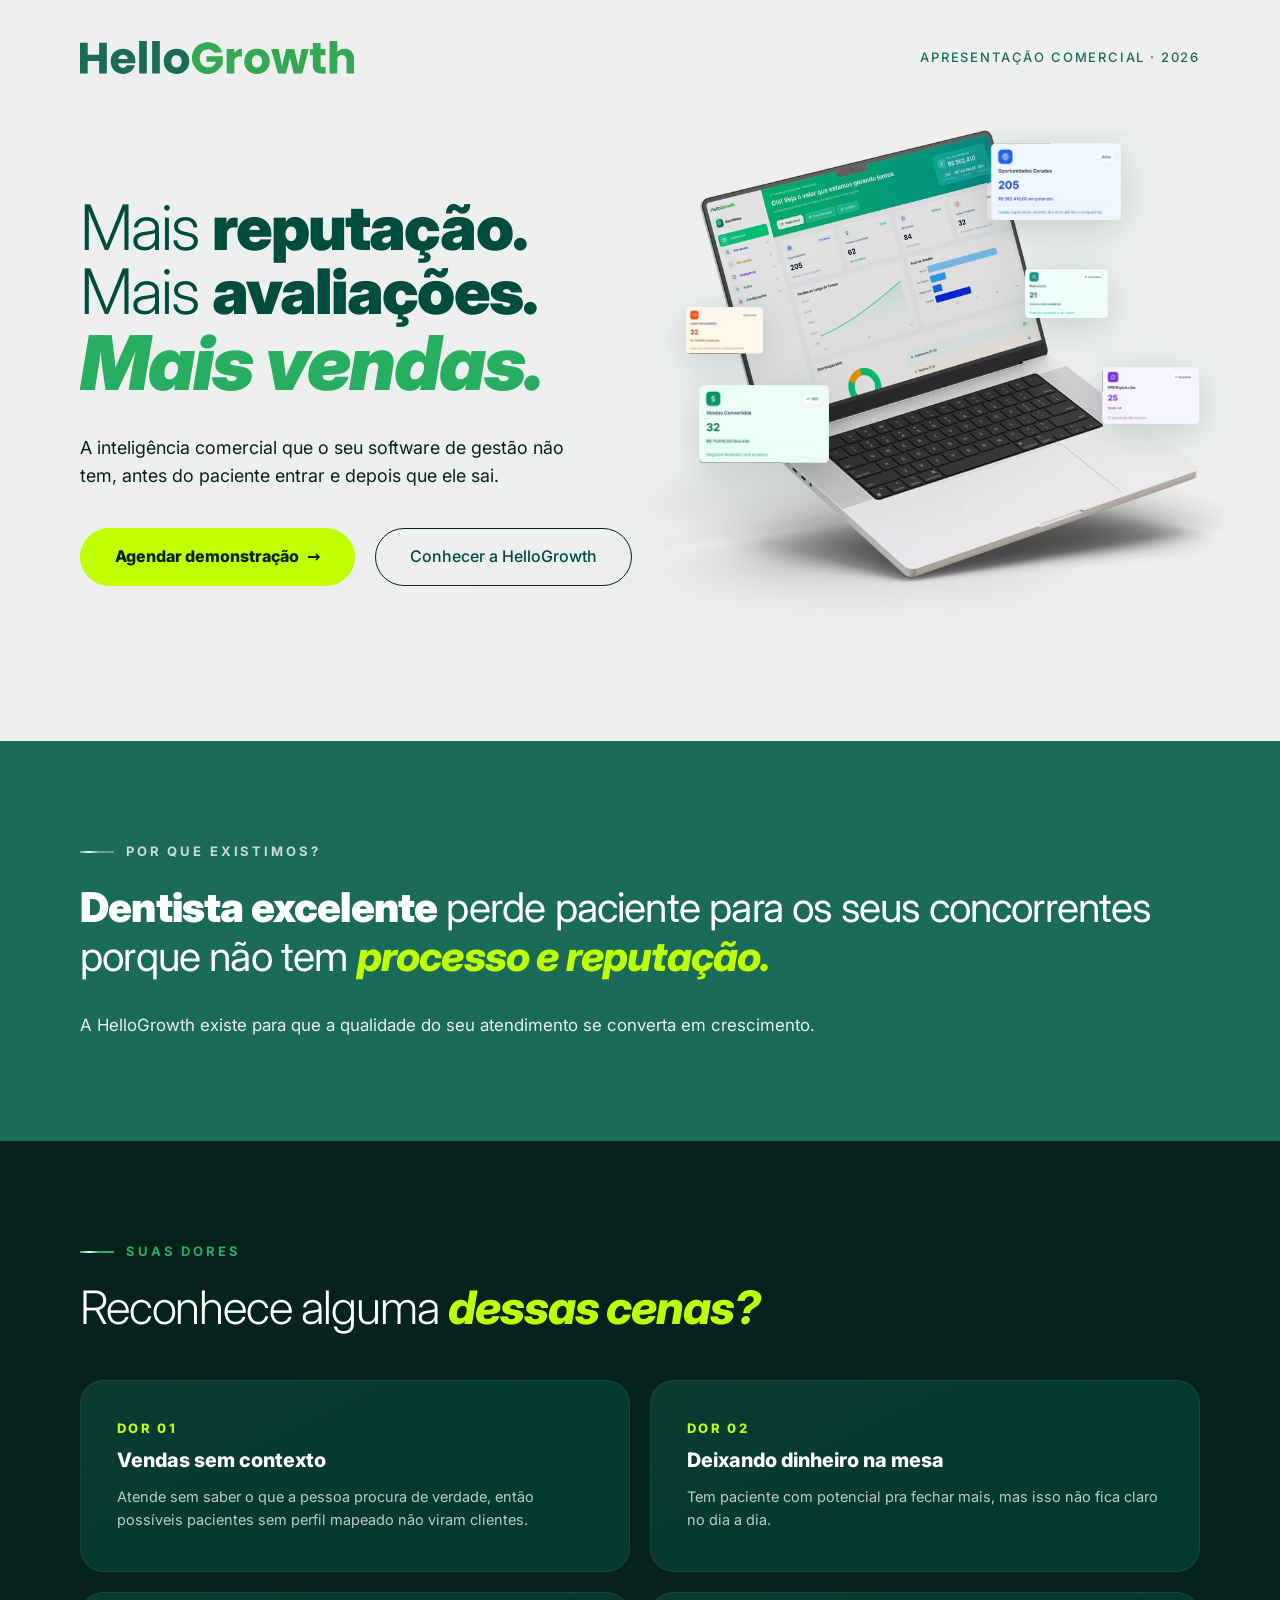
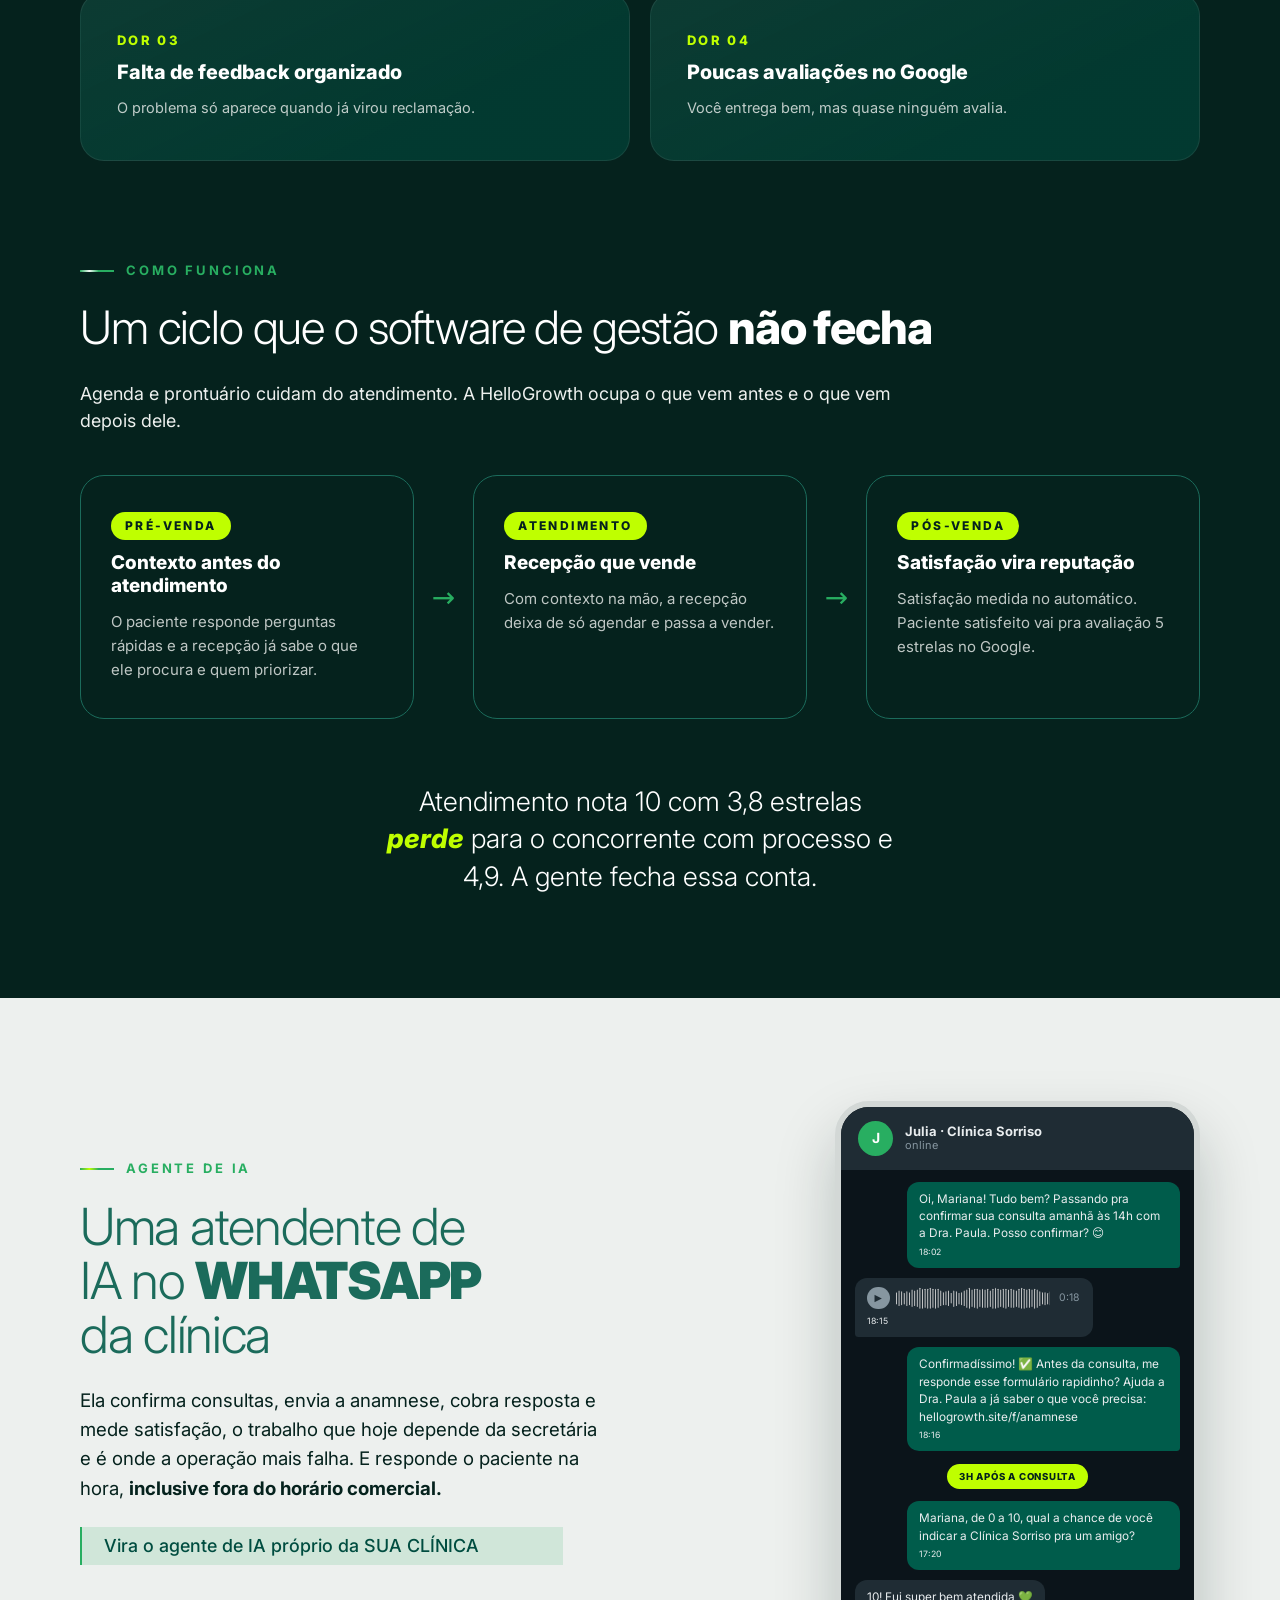
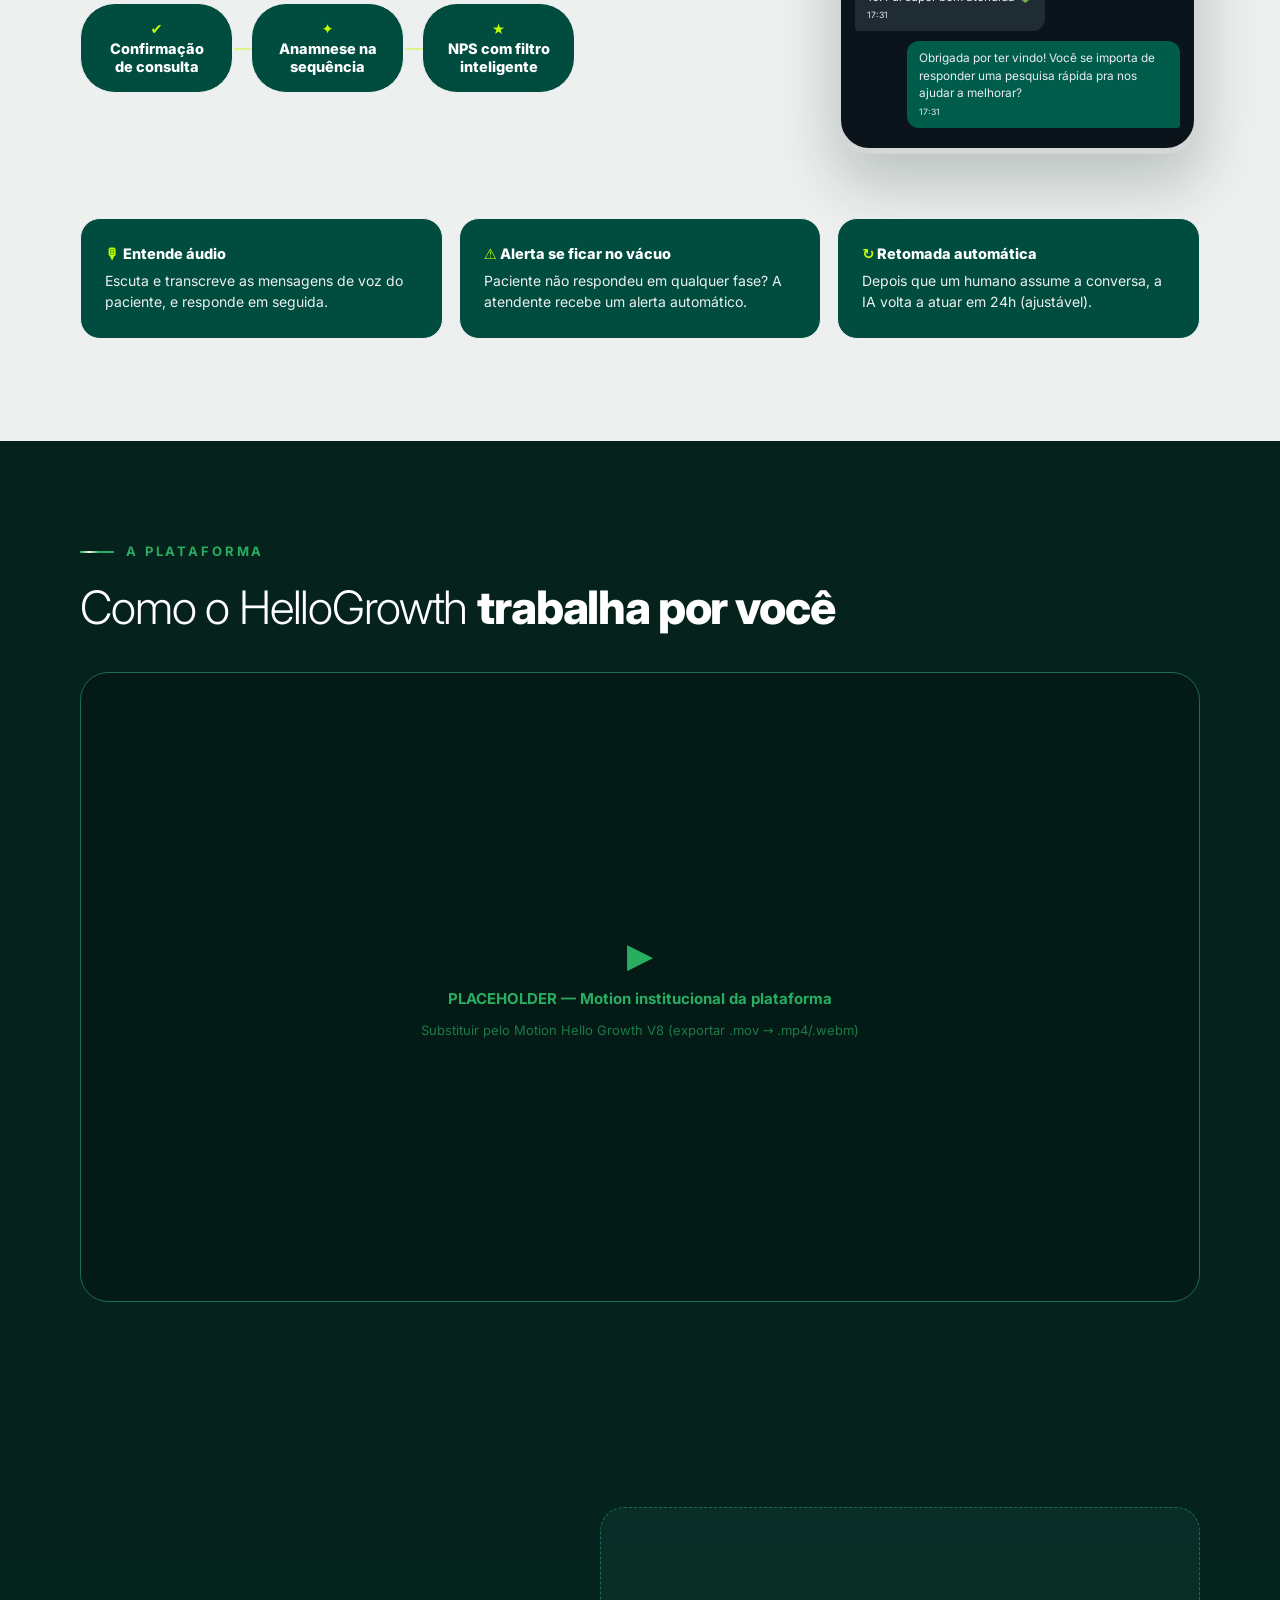
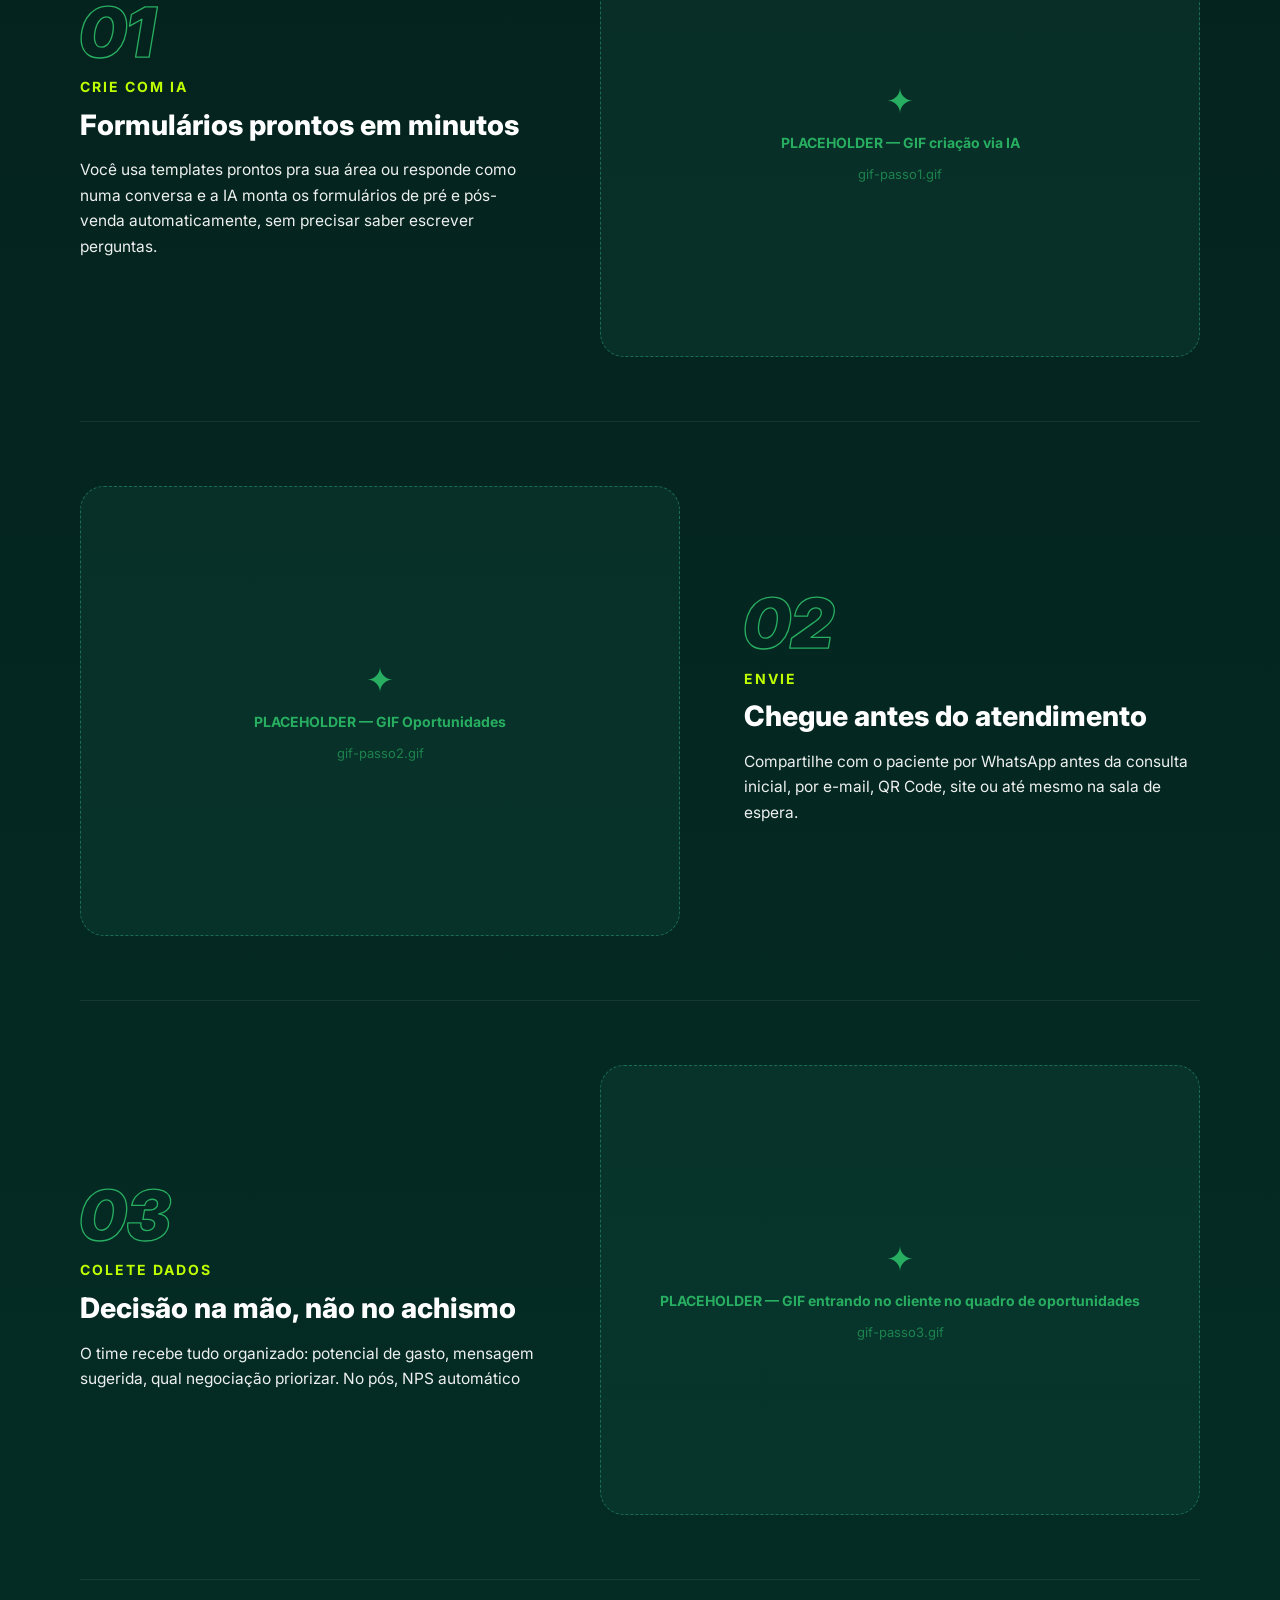
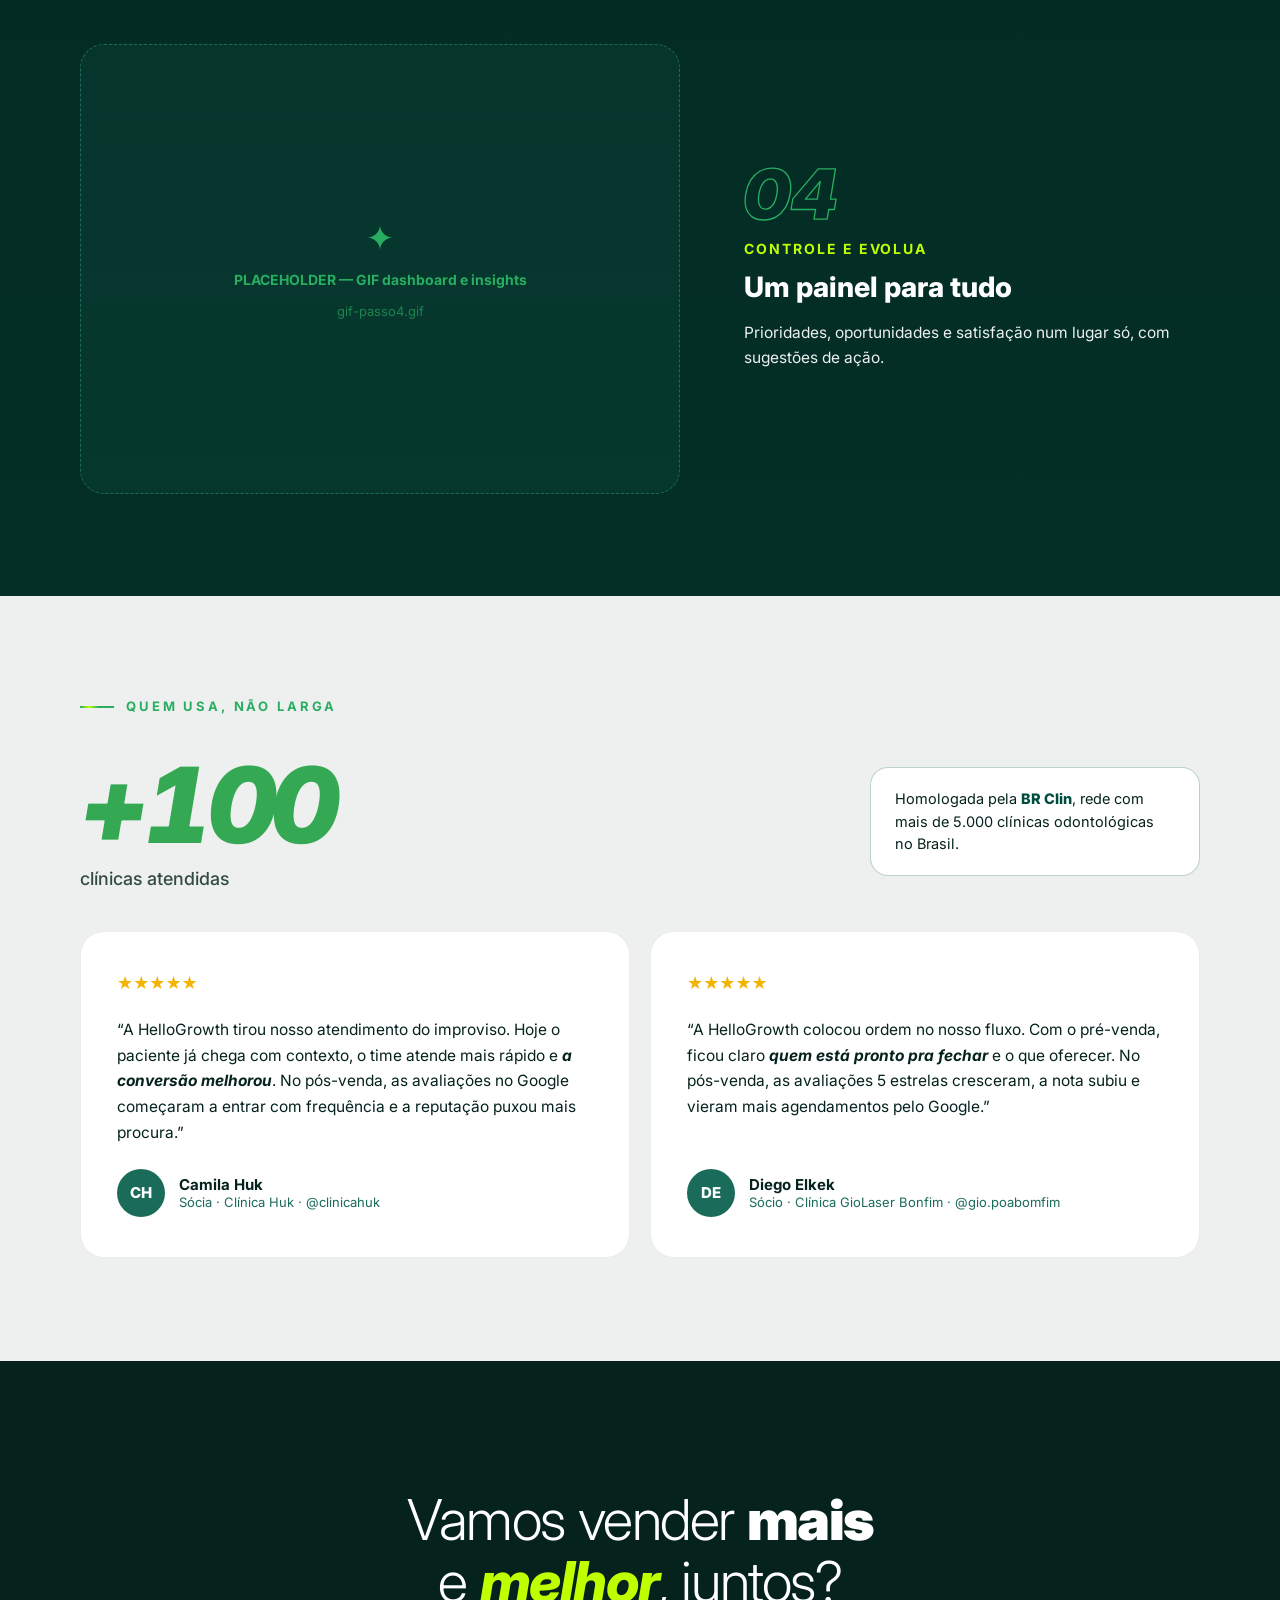
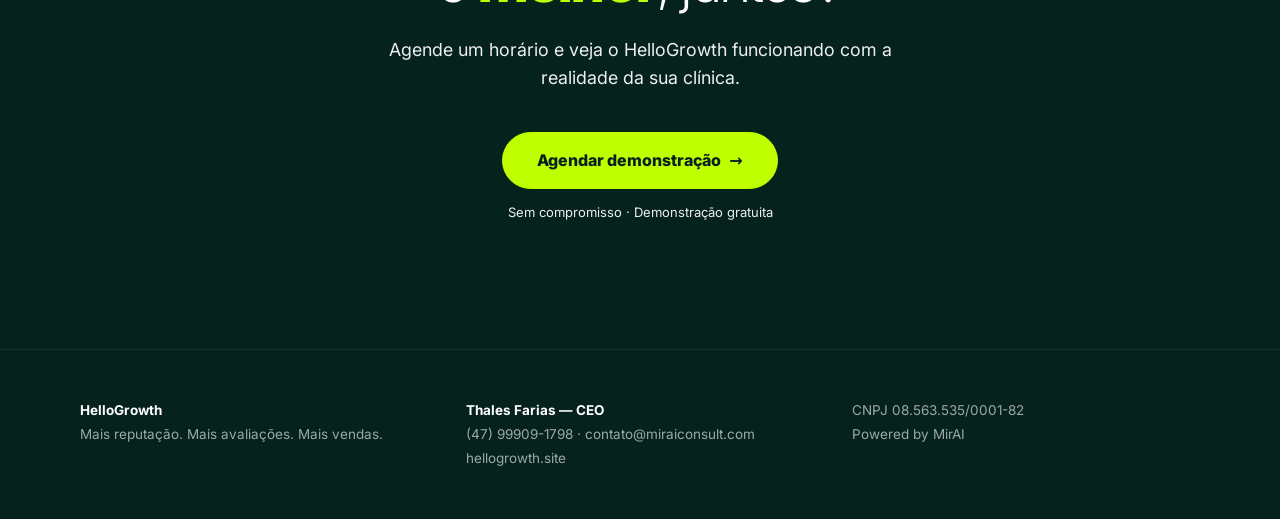
==== index.html @ 1d0832db "Corrige fragmentos nos cards do hero e o ritmo dos feixes Fragmentos sobrepostos - Os recortes dos c" ====
<!DOCTYPE html>
<html lang="pt-BR">
<head>
<meta charset="UTF-8">
<meta name="viewport" content="width=device-width, initial-scale=1">
<title>HelloGrowth — Mais reputação. Mais avaliações. Mais vendas.</title>
<meta name="description" content="A inteligência comercial que o seu software de gestão não tem, antes do paciente entrar e depois que ele sai. Pré-venda, atendimento e pós-venda para clínicas odontológicas.">

<meta property="og:type" content="website">
<meta property="og:locale" content="pt_BR">
<meta property="og:title" content="HelloGrowth — Mais reputação. Mais avaliações. Mais vendas.">
<meta property="og:description" content="A inteligência comercial que o seu software de gestão não tem, antes do paciente entrar e depois que ele sai.">
<meta property="og:url" content="https://hellogrowth.site/">
<meta name="theme-color" content="#05211c">

<link rel="icon" href="assets/favicon.svg" type="image/svg+xml">
<link rel="preload" href="assets/fonts/inter-latin.woff2" as="font" type="font/woff2" crossorigin>
<link rel="stylesheet" href="css/styles.css">

<script>
  /* Só esconde o que vai ser animado se houver JS. O timeout é a rede de
     segurança: se o script de animação não rodar, tudo volta à vista. */
  document.documentElement.classList.add('js');
  setTimeout(function () {
    if (!window.__hgAnim) document.documentElement.classList.remove('js');
  }, 2500);
</script>
</head>
<body>

<a class="skip-link" href="#conteudo">Pular para o conteúdo</a>

<!-- ============================ TOPO / HERO ============================ -->
<header class="site-header">
  <div class="wrap header-row">
    <a class="logo" href="/">
      <img src="assets/logo-hellogrowth.svg" width="308" height="37" alt="HelloGrowth">
    </a>
    <p class="kicker">Apresentação comercial · 2026</p>
  </div>
</header>

<main id="conteudo">

  <section class="hero">
    <div class="wrap hero-grid">
      <div class="hero-copy">
        <h1 class="hero-title">
          <span class="hero-line">Mais <strong>reputação.</strong></span>
          <span class="hero-line">Mais <strong>avaliações.</strong></span>
          <span class="hero-line hero-line--accent"><em>Mais vendas.</em></span>
        </h1>
        <p class="hero-sub">A inteligência comercial que o seu software de gestão não tem, antes do paciente entrar e depois que ele sai.</p>
        <div class="btn-row">
          <!-- TODO: trocar por link real de agendamento (Calendly / WhatsApp) -->
          <a class="btn btn--lime" href="#agendar">Agendar demonstração <span aria-hidden="true">→</span></a>
          <a class="btn btn--ghost" href="#plataforma">Conhecer a HelloGrowth</a>
        </div>
      </div>

      <div class="hero-media">
        <!-- notebook parado; os cards flutuam por cima, cada um no seu ritmo -->
        <div class="hero-stage">
          <picture>
            <source type="image/webp"
                    srcset="assets/hero-laptop-1200.webp 1200w,
                            assets/hero-laptop-2400.webp 2400w"
                    sizes="(min-width: 960px) 55vw, 100vw">
            <img class="hero-stage__base" src="assets/hero-laptop.png"
                 width="1200" height="815" fetchpriority="high" decoding="async"
                 alt="Notebook exibindo o dashboard da HelloGrowth, com cards de oportunidades geradas, vendas convertidas e NPS registrados.">
          </picture>

          <span class="hero-card" style="--x:67.03%;--y:2.37%;--w:17.51%">
            <img src="assets/hero-card-oportunidades.webp" alt="" aria-hidden="true"
                 style="--dur:6.4s;--delay:0s;--amp:19%;--rot:0.6deg">
          </span>
          <span class="hero-card" style="--x:72.05%;--y:26.52%;--w:10.79%">
            <img src="assets/hero-card-promotores.webp" alt="" aria-hidden="true"
                 style="--dur:5.2s;--delay:-1.8s;--amp:25%;--rot:-1deg">
          </span>
          <span class="hero-card" style="--x:27.82%;--y:34.0%;--w:10.13%">
            <img src="assets/hero-card-leads.webp" alt="" aria-hidden="true"
                 style="--dur:7.1s;--delay:-3.4s;--amp:27%;--rot:0.9deg">
          </span>
          <span class="hero-card" style="--x:81.99%;--y:45.33%;--w:12.68%">
            <img src="assets/hero-card-nps.webp" alt="" aria-hidden="true"
                 style="--dur:5.8s;--delay:-0.9s;--amp:25%;--rot:-0.8deg">
          </span>
          <span class="hero-card" style="--x:29.5%;--y:48.95%;--w:17.0%">
            <img src="assets/hero-card-vendas.webp" alt="" aria-hidden="true"
                 style="--dur:6.9s;--delay:-2.6s;--amp:17%;--rot:0.55deg">
          </span>
        </div>
      </div>
    </div>
  </section>

  <!-- ============================ POR QUE EXISTIMOS ============================ -->
  <section class="band-teal">
    <div class="wrap">
      <p class="eyebrow eyebrow--on-teal">Por que existimos?</p>
      <h2 class="band-teal__lead">
        <strong>Dentista excelente</strong> perde paciente para os seus concorrentes porque não tem <em class="lime">processo e reputação.</em>
      </h2>
      <p class="band-teal__note">A HelloGrowth existe para que a qualidade do seu atendimento se converta em crescimento.</p>
    </div>
  </section>

  <!-- ============================ SUAS DORES ============================ -->
  <section class="sec sec--ink" id="dores">
    <div class="wrap">
      <p class="eyebrow">Suas dores</p>
      <h2 class="h2">Reconhece alguma <em class="lime">dessas cenas?</em></h2>

      <ul class="pain-grid">
        <li class="pain-card">
          <p class="pain-card__tag">Dor 01</p>
          <h3 class="pain-card__title">Vendas sem contexto</h3>
          <p class="pain-card__text">Atende sem saber o que a pessoa procura de verdade, então possíveis pacientes sem perfil mapeado não viram clientes.</p>
        </li>
        <li class="pain-card">
          <p class="pain-card__tag">Dor 02</p>
          <h3 class="pain-card__title">Deixando dinheiro na mesa</h3>
          <p class="pain-card__text">Tem paciente com potencial pra fechar mais, mas isso não fica claro no dia a dia.</p>
        </li>
        <li class="pain-card">
          <p class="pain-card__tag">Dor 03</p>
          <h3 class="pain-card__title">Falta de feedback organizado</h3>
          <p class="pain-card__text">O problema só aparece quando já virou reclamação.</p>
        </li>
        <li class="pain-card">
          <p class="pain-card__tag">Dor 04</p>
          <h3 class="pain-card__title">Poucas avaliações no Google</h3>
          <p class="pain-card__text">Você entrega bem, mas quase ninguém avalia.</p>
        </li>
      </ul>
    </div>
  </section>

  <!-- ============================ COMO FUNCIONA ============================ -->
  <section class="sec sec--ink sec--flush-top" id="como-funciona">
    <div class="wrap">
      <p class="eyebrow">Como funciona</p>
      <h2 class="h2">Um ciclo que o software de gestão <strong>não fecha</strong></h2>
      <p class="sec__lead">Agenda e prontuário cuidam do atendimento. A HelloGrowth ocupa o que vem antes e o que vem depois dele.</p>

      <ol class="stage-flow">
        <li class="stage">
          <p class="stage__tag">Pré-venda</p>
          <h3 class="stage__title">Contexto antes do atendimento</h3>
          <p class="stage__text">O paciente responde perguntas rápidas e a recepção já sabe o que ele procura e quem priorizar.</p>
        </li>
        <li class="stage-arrow" aria-hidden="true">→</li>
        <li class="stage">
          <p class="stage__tag">Atendimento</p>
          <h3 class="stage__title">Recepção que vende</h3>
          <p class="stage__text">Com contexto na mão, a recepção deixa de só agendar e passa a vender.</p>
        </li>
        <li class="stage-arrow" aria-hidden="true">→</li>
        <li class="stage">
          <p class="stage__tag">Pós-venda</p>
          <h3 class="stage__title">Satisfação vira reputação</h3>
          <p class="stage__text">Satisfação medida no automático. Paciente satisfeito vai pra avaliação 5 estrelas no Google.</p>
        </li>
      </ol>

      <p class="pullquote">Atendimento nota 10 com 3,8 estrelas <em class="lime">perde</em> para o concorrente com processo e 4,9. A gente fecha essa conta.</p>
    </div>
  </section>

  <!-- ============================ AGENTE DE IA ============================ -->
  <section class="sec sec--paper" id="agente-ia">
    <div class="wrap ai-grid">
      <div class="ai-copy">
        <p class="eyebrow">Agente de IA</p>
        <h2 class="h2 h2--ai">
          <span>Uma atendente de</span>
          <span>IA no <strong>WHATSAPP</strong></span>
          <span>da clínica</span>
        </h2>
        <p class="ai-text">Ela confirma consultas, envia a anamnese, cobra resposta e mede satisfação, o trabalho que hoje depende da secretária e é onde a operação mais falha. E responde o paciente na hora, <strong>inclusive fora do horário comercial.</strong></p>
        <p class="ai-flag">Vira o agente de IA próprio da SUA CLÍNICA</p>

        <ul class="pill-flow">
          <li class="pill"><span class="pill__icon" aria-hidden="true">✔</span>Confirmação<br>de consulta</li>
          <li class="pill"><span class="pill__icon" aria-hidden="true">✦</span>Anamnese na<br>sequência</li>
          <li class="pill"><span class="pill__icon" aria-hidden="true">★</span>NPS com filtro<br>inteligente</li>
        </ul>
      </div>

      <!-- Mock de conversa do WhatsApp, reconstruído em HTML/CSS -->
      <div class="phone" role="img" aria-label="Simulação de conversa no WhatsApp entre a atendente de IA Julia, da Clínica Sorriso, e a paciente Mariana: confirmação de consulta, envio da anamnese e pesquisa de NPS após o atendimento.">
        <div class="phone__bar">
          <span class="phone__avatar" aria-hidden="true">J</span>
          <span class="phone__who">
            <span class="phone__name">Julia · Clínica Sorriso</span>
            <span class="phone__status">online</span>
          </span>
        </div>
        <div class="phone__chat">
          <div class="msg msg--out">
            <p>Oi, Mariana! Tudo bem? Passando pra confirmar sua consulta amanhã às 14h com a Dra. Paula. Posso confirmar? 😊</p>
            <time>18:02</time>
          </div>

          <div class="msg msg--in msg--audio">
            <span class="audio">
              <span class="audio__play" aria-hidden="true">▶</span>
              <svg class="audio__wave" aria-hidden="true" viewBox="0 0 154.69 22.595" preserveAspectRatio="none" fill="#d9d9d9"><rect x="0.00" y="5.21" width="0.869" height="12.17" rx="0.434"/><rect x="2.61" y="3.48" width="0.869" height="15.64" rx="0.434"/><rect x="5.21" y="4.35" width="0.869" height="13.90" rx="0.434"/><rect x="7.82" y="6.08" width="0.869" height="11.30" rx="0.434"/><rect x="10.43" y="4.35" width="0.869" height="14.77" rx="0.434"/><rect x="13.03" y="5.21" width="0.869" height="13.04" rx="0.434"/><rect x="15.64" y="2.61" width="0.869" height="17.38" rx="0.434"/><rect x="18.25" y="3.48" width="0.869" height="15.64" rx="0.434"/><rect x="20.86" y="2.61" width="0.869" height="17.38" rx="0.434"/><rect x="23.46" y="0.87" width="0.869" height="20.86" rx="0.434"/><rect x="26.07" y="1.74" width="0.869" height="19.99" rx="0.434"/><rect x="28.68" y="1.74" width="0.869" height="19.12" rx="0.434"/><rect x="31.28" y="1.74" width="0.869" height="19.99" rx="0.434"/><rect x="33.89" y="0.87" width="0.869" height="20.86" rx="0.434"/><rect x="36.50" y="1.74" width="0.869" height="19.12" rx="0.434"/><rect x="39.11" y="1.74" width="0.869" height="19.99" rx="0.434"/><rect x="41.71" y="1.74" width="0.869" height="19.12" rx="0.434"/><rect x="44.32" y="3.48" width="0.869" height="15.64" rx="0.434"/><rect x="46.93" y="5.21" width="0.869" height="13.04" rx="0.434"/><rect x="49.53" y="4.35" width="0.869" height="13.90" rx="0.434"/><rect x="52.14" y="3.48" width="0.869" height="15.64" rx="0.434"/><rect x="54.75" y="6.08" width="0.869" height="10.43" rx="0.434"/><rect x="57.36" y="3.48" width="0.869" height="16.51" rx="0.434"/><rect x="59.96" y="4.35" width="0.869" height="14.77" rx="0.434"/><rect x="62.57" y="6.08" width="0.869" height="11.30" rx="0.434"/><rect x="65.18" y="5.21" width="0.869" height="13.04" rx="0.434"/><rect x="67.78" y="3.48" width="0.869" height="15.64" rx="0.434"/><rect x="70.39" y="2.61" width="0.869" height="18.25" rx="0.434"/><rect x="73.00" y="0.87" width="0.869" height="20.86" rx="0.434"/><rect x="75.61" y="2.61" width="0.869" height="17.38" rx="0.434"/><rect x="78.21" y="1.74" width="0.869" height="19.12" rx="0.434"/><rect x="80.82" y="1.74" width="0.869" height="19.99" rx="0.434"/><rect x="83.43" y="2.61" width="0.869" height="17.38" rx="0.434"/><rect x="86.03" y="1.74" width="0.869" height="19.12" rx="0.434"/><rect x="88.64" y="2.61" width="0.869" height="18.25" rx="0.434"/><rect x="91.25" y="1.74" width="0.869" height="19.12" rx="0.434"/><rect x="93.86" y="3.48" width="0.869" height="16.51" rx="0.434"/><rect x="96.46" y="1.74" width="0.869" height="19.99" rx="0.434"/><rect x="99.07" y="0.87" width="0.869" height="20.86" rx="0.434"/><rect x="101.68" y="1.74" width="0.869" height="19.12" rx="0.434"/><rect x="104.28" y="2.61" width="0.869" height="17.38" rx="0.434"/><rect x="106.89" y="1.74" width="0.869" height="19.12" rx="0.434"/><rect x="109.50" y="1.74" width="0.869" height="19.99" rx="0.434"/><rect x="112.11" y="2.61" width="0.869" height="17.38" rx="0.434"/><rect x="114.71" y="1.74" width="0.869" height="19.12" rx="0.434"/><rect x="117.32" y="2.61" width="0.869" height="18.25" rx="0.434"/><rect x="119.93" y="3.48" width="0.869" height="16.51" rx="0.434"/><rect x="122.53" y="1.74" width="0.869" height="19.12" rx="0.434"/><rect x="125.14" y="0.87" width="0.869" height="20.86" rx="0.434"/><rect x="127.75" y="1.74" width="0.869" height="19.99" rx="0.434"/><rect x="130.36" y="2.61" width="0.869" height="18.25" rx="0.434"/><rect x="132.96" y="1.74" width="0.869" height="19.12" rx="0.434"/><rect x="135.57" y="2.61" width="0.869" height="17.38" rx="0.434"/><rect x="138.18" y="1.74" width="0.869" height="19.99" rx="0.434"/><rect x="140.78" y="2.61" width="0.869" height="18.25" rx="0.434"/><rect x="143.39" y="4.35" width="0.869" height="14.77" rx="0.434"/><rect x="146.00" y="5.21" width="0.869" height="12.17" rx="0.434"/><rect x="148.61" y="5.21" width="0.869" height="13.04" rx="0.434"/><rect x="151.21" y="6.08" width="0.869" height="11.30" rx="0.434"/><rect x="153.82" y="4.35" width="0.869" height="13.90" rx="0.434"/></svg>
              <span class="audio__len">0:18</span>
            </span>
            <time>18:15</time>
          </div>

          <div class="msg msg--out">
            <p>Confirmadíssimo! ✅ Antes da consulta, me responde esse formulário rapidinho? Ajuda a Dra. Paula a já saber o que você precisa: hellogrowth.site/f/anamnese</p>
            <time>18:16</time>
          </div>

          <p class="chat-divider"><span>3h após a consulta</span></p>

          <div class="msg msg--out">
            <p>Mariana, de 0 a 10, qual a chance de você indicar a Clínica Sorriso pra um amigo?</p>
            <time>17:20</time>
          </div>

          <div class="msg msg--in">
            <p>10! Fui super bem atendida 💚</p>
            <time>17:31</time>
          </div>

          <div class="msg msg--out">
            <p>Obrigada por ter vindo! Você se importa de responder uma pesquisa rápida pra nos ajudar a melhorar?</p>
            <time>17:31</time>
          </div>
        </div>
      </div>
    </div>

    <div class="wrap">
      <ul class="feat-grid">
        <li class="feat">
          <h3 class="feat__title"><span aria-hidden="true">🎙</span> Entende áudio</h3>
          <p class="feat__text">Escuta e transcreve as mensagens de voz do paciente, e responde em seguida.</p>
        </li>
        <li class="feat">
          <h3 class="feat__title"><span aria-hidden="true">⚠</span> Alerta se ficar no vácuo</h3>
          <p class="feat__text">Paciente não respondeu em qualquer fase? A atendente recebe um alerta automático.</p>
        </li>
        <li class="feat">
          <h3 class="feat__title"><span aria-hidden="true">↻</span> Retomada automática</h3>
          <p class="feat__text">Depois que um humano assume a conversa, a IA volta a atuar em 24h (ajustável).</p>
        </li>
      </ul>
    </div>
  </section>

  <!-- ============================ A PLATAFORMA ============================ -->
  <section class="sec sec--ink" id="plataforma">
    <div class="wrap">
      <p class="eyebrow">A plataforma</p>
      <h2 class="h2">Como o HelloGrowth <strong>trabalha por você</strong></h2>

      <!--
        PLACEHOLDER DE VÍDEO — 16:9
        Substituir a div abaixo por:
        <video class="platform-video" controls playsinline preload="metadata" poster="assets/poster-motion.jpg">
          <source src="assets/motion-hellogrowth-v8.webm" type="video/webm">
          <source src="assets/motion-hellogrowth-v8.mp4" type="video/mp4">
        </video>
      -->
      <div class="ph ph--video">
        <span class="ph__play" aria-hidden="true">▶</span>
        <p class="ph__label">PLACEHOLDER — Motion institucional da plataforma</p>
        <p class="ph__hint">Substituir pelo Motion Hello Growth V8 (exportar .mov → .mp4/.webm)</p>
      </div>
    </div>
  </section>

  <!-- ============================ PASSOS 01–04 ============================ -->
  <section class="sec steps" id="passos">
    <div class="wrap">

      <article class="step">
        <div class="step__copy">
          <p class="step__num"><svg class="step__num-art" role="img" aria-label="Passo 1" viewBox="0.99 -58.91 88.65 61.08" style="--w:1.1366em"><path d="M23.12 0.91Q15.27 0.91 10.25 -2.63Q5.22 -6.17 3.31 -12.72Q1.41 -19.27 2.89 -28.34Q4.42 -37.44 8.49 -44.01Q12.57 -50.58 18.78 -54.12Q24.98 -57.66 32.83 -57.66Q40.71 -57.66 45.72 -54.12Q50.73 -50.58 52.63 -44.01Q54.54 -37.44 53.02 -28.34Q51.53 -19.27 47.46 -12.70Q43.38 -6.13 37.19 -2.61Q31.00 0.91 23.12 0.91ZM88.40 -56.75 78.99 0.00H63.76L70.84 -42.85H70.76L56.86 -35.12L59.03 -48.22L74.38 -56.75ZM25.14 -11.27Q28.30 -11.27 30.91 -13.33Q33.52 -15.39 35.36 -19.21Q37.21 -23.04 38.09 -28.34Q38.96 -33.67 38.37 -37.50Q37.78 -41.32 35.88 -43.40Q33.97 -45.47 30.81 -45.47Q27.69 -45.47 25.06 -43.40Q22.43 -41.32 20.57 -37.50Q18.70 -33.67 17.82 -28.34Q16.95 -23.04 17.54 -19.21Q18.13 -15.39 20.07 -13.33Q22.01 -11.27 25.14 -11.27Z" fill="none" stroke="currentColor" stroke-width="1.5" stroke-linejoin="round"/></svg></p>
          <p class="step__tag">Crie com IA</p>
          <h3 class="step__title">Formulários prontos em minutos</h3>
          <p class="step__text">Você usa templates prontos pra sua área ou responde como numa conversa e a IA monta os formulários de pré e pós-venda automaticamente, sem precisar saber escrever perguntas.</p>
        </div>
        <div class="ph ph--gif">
          <span class="ph__spark" aria-hidden="true">✦</span>
          <p class="ph__label">PLACEHOLDER — GIF criação via IA</p>
          <p class="ph__hint">gif-passo1.gif</p>
        </div>
      </article>

      <hr class="step-rule">

      <article class="step step--reverse">
        <div class="step__copy">
          <p class="step__num"><svg class="step__num-art" role="img" aria-label="Passo 2" viewBox="0.99 -58.91 103.18 61.08" style="--w:1.3228em"><path d="M23.12 0.91Q15.27 0.91 10.25 -2.63Q5.22 -6.17 3.31 -12.72Q1.41 -19.27 2.89 -28.34Q4.42 -37.44 8.49 -44.01Q12.57 -50.58 18.78 -54.12Q24.98 -57.66 32.83 -57.66Q40.71 -57.66 45.72 -54.12Q50.73 -50.58 52.63 -44.01Q54.54 -37.44 53.02 -28.34Q51.53 -19.27 47.46 -12.70Q43.38 -6.13 37.19 -2.61Q31.00 0.91 23.12 0.91ZM52.67 0.00 54.50 -11.04 78.69 -28.26Q80.40 -29.48 82.44 -30.96Q84.47 -32.45 86.09 -34.32Q87.71 -36.18 88.09 -38.54Q88.44 -40.68 87.81 -42.24Q87.18 -43.80 85.73 -44.64Q84.28 -45.47 82.15 -45.47Q79.87 -45.47 77.87 -44.41Q75.87 -43.34 74.50 -41.29Q73.12 -39.23 72.63 -36.26H58.12Q59.22 -42.85 62.58 -47.65Q65.93 -52.44 71.14 -55.05Q76.36 -57.66 83.03 -57.66Q89.58 -57.66 94.32 -55.49Q99.06 -53.32 101.33 -49.25Q103.59 -45.17 102.64 -39.46Q102.11 -36.33 100.83 -33.76Q99.56 -31.19 97.60 -28.91Q95.63 -26.62 93.02 -24.45Q90.42 -22.28 87.22 -19.96L76.82 -12.34L76.78 -12.26H98.26L96.24 0.00ZM25.14 -11.27Q28.30 -11.27 30.91 -13.33Q33.52 -15.39 35.36 -19.21Q37.21 -23.04 38.09 -28.34Q38.96 -33.67 38.37 -37.50Q37.78 -41.32 35.88 -43.40Q33.97 -45.47 30.81 -45.47Q27.69 -45.47 25.06 -43.40Q22.43 -41.32 20.57 -37.50Q18.70 -33.67 17.82 -28.34Q16.95 -23.04 17.54 -19.21Q18.13 -15.39 20.07 -13.33Q22.01 -11.27 25.14 -11.27Z" fill="none" stroke="currentColor" stroke-width="1.5" stroke-linejoin="round"/></svg></p>
          <p class="step__tag">Envie</p>
          <h3 class="step__title">Chegue antes do atendimento</h3>
          <p class="step__text">Compartilhe com o paciente por WhatsApp antes da consulta inicial, por e-mail, QR Code, site ou até mesmo na sala de espera.</p>
        </div>
        <div class="ph ph--gif">
          <span class="ph__spark" aria-hidden="true">✦</span>
          <p class="ph__label">PLACEHOLDER — GIF Oportunidades</p>
          <p class="ph__hint">gif-passo2.gif</p>
        </div>
      </article>

      <hr class="step-rule">

      <article class="step">
        <div class="step__copy">
          <p class="step__num"><svg class="step__num-art" role="img" aria-label="Passo 3" viewBox="0.99 -58.91 103.66 61.08" style="--w:1.3290em"><path d="M23.12 0.91Q15.27 0.91 10.25 -2.63Q5.22 -6.17 3.31 -12.72Q1.41 -19.27 2.89 -28.34Q4.42 -37.44 8.49 -44.01Q12.57 -50.58 18.78 -54.12Q24.98 -57.66 32.83 -57.66Q40.71 -57.66 45.72 -54.12Q50.73 -50.58 52.63 -44.01Q54.54 -37.44 53.02 -28.34Q51.53 -19.27 47.46 -12.70Q43.38 -6.13 37.19 -2.61Q31.00 0.91 23.12 0.91ZM74.88 0.91Q66.76 0.91 62.10 -1.98Q57.43 -4.88 55.76 -9.54Q54.08 -14.21 54.96 -19.50H69.81Q69.35 -16.83 70.00 -14.89Q70.65 -12.95 72.29 -11.92Q73.92 -10.89 76.44 -10.89Q78.72 -10.89 80.59 -11.69Q82.46 -12.49 83.67 -13.92Q84.89 -15.35 85.20 -17.18Q85.50 -19.08 84.67 -20.49Q83.83 -21.90 82.02 -22.68Q80.21 -23.46 77.54 -23.46H72.06L73.81 -34.12H79.29Q81.85 -34.12 83.79 -34.83Q85.73 -35.53 86.91 -36.85Q88.09 -38.16 88.40 -39.99Q88.70 -41.82 88.04 -43.23Q87.37 -44.64 85.96 -45.44Q84.55 -46.24 82.53 -46.24Q80.44 -46.24 78.65 -45.36Q76.86 -44.48 75.64 -42.92Q74.42 -41.36 74.08 -39.30H59.30Q60.18 -44.52 63.41 -48.67Q66.65 -52.83 71.93 -55.24Q77.20 -57.66 84.13 -57.66Q90.42 -57.66 94.99 -55.64Q99.56 -53.62 101.77 -50.08Q103.97 -46.54 103.21 -41.89Q102.38 -36.71 98.59 -33.53Q94.80 -30.35 89.84 -29.78V-29.67Q94.03 -29.25 96.62 -27.27Q99.21 -25.29 100.24 -22.34Q101.27 -19.39 100.70 -16.00Q99.90 -11.16 96.40 -7.33Q92.89 -3.50 87.37 -1.29Q81.85 0.91 74.88 0.91ZM25.14 -11.27Q28.30 -11.27 30.91 -13.33Q33.52 -15.39 35.36 -19.21Q37.21 -23.04 38.09 -28.34Q38.96 -33.67 38.37 -37.50Q37.78 -41.32 35.88 -43.40Q33.97 -45.47 30.81 -45.47Q27.69 -45.47 25.06 -43.40Q22.43 -41.32 20.57 -37.50Q18.70 -33.67 17.82 -28.34Q16.95 -23.04 17.54 -19.21Q18.13 -15.39 20.07 -13.33Q22.01 -11.27 25.14 -11.27Z" fill="none" stroke="currentColor" stroke-width="1.5" stroke-linejoin="round"/></svg></p>
          <p class="step__tag">Colete dados</p>
          <h3 class="step__title">Decisão na mão, não no achismo</h3>
          <p class="step__text">O time recebe tudo organizado: potencial de gasto, mensagem sugerida, qual negociação priorizar. No pós, NPS automático</p>
        </div>
        <div class="ph ph--gif">
          <span class="ph__spark" aria-hidden="true">✦</span>
          <p class="ph__label">PLACEHOLDER — GIF entrando no cliente no quadro de oportunidades</p>
          <p class="ph__hint">gif-passo3.gif</p>
        </div>
      </article>

      <hr class="step-rule">

      <article class="step step--reverse">
        <div class="step__copy">
          <p class="step__num"><svg class="step__num-art" role="img" aria-label="Passo 4" viewBox="0.99 -58.91 105.15 61.08" style="--w:1.3480em"><path d="M23.12 0.91Q15.27 0.91 10.25 -2.63Q5.22 -6.17 3.31 -12.72Q1.41 -19.27 2.89 -28.34Q4.42 -37.44 8.49 -44.01Q12.57 -50.58 18.78 -54.12Q24.98 -57.66 32.83 -57.66Q40.71 -57.66 45.72 -54.12Q50.73 -50.58 52.63 -44.01Q54.54 -37.44 53.02 -28.34Q51.53 -19.27 47.46 -12.70Q43.38 -6.13 37.19 -2.61Q31.00 0.91 23.12 0.91ZM54.08 -10.97 56.06 -22.93 84.78 -56.75H104.24L98.58 -22.62H104.89L102.98 -10.97H96.65L94.83 0.00H79.98L81.81 -10.97ZM25.14 -11.27Q28.30 -11.27 30.91 -13.33Q33.52 -15.39 35.36 -19.21Q37.21 -23.04 38.09 -28.34Q38.96 -33.67 38.37 -37.50Q37.78 -41.32 35.88 -43.40Q33.97 -45.47 30.81 -45.47Q27.69 -45.47 25.06 -43.40Q22.43 -41.32 20.57 -37.50Q18.70 -33.67 17.82 -28.34Q16.95 -23.04 17.54 -19.21Q18.13 -15.39 20.07 -13.33Q22.01 -11.27 25.14 -11.27ZM87.03 -42.58H86.99L70.31 -22.70L70.27 -22.62H83.71Z" fill="none" stroke="currentColor" stroke-width="1.5" stroke-linejoin="round"/></svg></p>
          <p class="step__tag">Controle e evolua</p>
          <h3 class="step__title">Um painel para tudo</h3>
          <p class="step__text">Prioridades, oportunidades e satisfação num lugar só, com sugestões de ação.</p>
        </div>
        <div class="ph ph--gif">
          <span class="ph__spark" aria-hidden="true">✦</span>
          <p class="ph__label">PLACEHOLDER — GIF dashboard e insights</p>
          <p class="ph__hint">gif-passo4.gif</p>
        </div>
      </article>

    </div>
  </section>

  <!-- ============================ PROVA SOCIAL ============================ -->
  <section class="sec sec--paper" id="clientes">
    <div class="wrap">
      <p class="eyebrow">Quem usa, não larga</p>

      <div class="proof-head">
        <div class="proof-stat">
          <p class="proof-stat__num">+100</p>
          <p class="proof-stat__label">clínicas atendidas</p>
        </div>
        <p class="proof-badge">Homologada pela <strong>BR Clin</strong>, rede com mais de 5.000 clínicas odontológicas no Brasil.</p>
      </div>

      <ul class="quote-grid">
        <li class="quote">
          <p class="quote__stars" aria-label="5 de 5 estrelas"><span aria-hidden="true">★★★★★</span></p>
          <blockquote class="quote__text">“A HelloGrowth tirou nosso atendimento do improviso. Hoje o paciente já chega com contexto, o time atende mais rápido e <em>a conversão melhorou</em>. No pós-venda, as avaliações no Google começaram a entrar com frequência e a reputação puxou mais procura.”</blockquote>
          <div class="quote__who">
            <span class="quote__avatar" aria-hidden="true">CH</span>
            <span>
              <span class="quote__name">Camila Huk</span>
              <span class="quote__role">Sócia · Clínica Huk · @clinicahuk</span>
            </span>
          </div>
        </li>
        <li class="quote">
          <p class="quote__stars" aria-label="5 de 5 estrelas"><span aria-hidden="true">★★★★★</span></p>
          <blockquote class="quote__text">“A HelloGrowth colocou ordem no nosso fluxo. Com o pré-venda, ficou claro <em>quem está pronto pra fechar</em> e o que oferecer. No pós-venda, as avaliações 5 estrelas cresceram, a nota subiu e vieram mais agendamentos pelo Google.”</blockquote>
          <div class="quote__who">
            <span class="quote__avatar" aria-hidden="true">DE</span>
            <span>
              <span class="quote__name">Diego Elkek</span>
              <span class="quote__role">Sócio · Clínica GioLaser Bonfim · @gio.poabomfim</span>
            </span>
          </div>
        </li>
      </ul>
    </div>
  </section>

  <!-- ============================ CTA FINAL ============================ -->
  <section class="sec cta-final" id="agendar">
    <div class="wrap cta-final__inner">
      <h2 class="cta-final__title">
        <span>Vamos vender <strong>mais</strong></span>
        <span>e <em class="lime">melhor</em>, juntos?</span>
      </h2>
      <p class="cta-final__sub">Agende um horário e veja o HelloGrowth funcionando com a realidade da sua clínica.</p>
      <!-- TODO: trocar por link real de agendamento (Calendly / WhatsApp) -->
      <a class="btn btn--lime btn--lg" href="#agendar">Agendar demonstração <span aria-hidden="true">→</span></a>
      <p class="cta-final__micro">Sem compromisso · Demonstração gratuita</p>
    </div>
  </section>

</main>

<!-- ============================ RODAPÉ ============================ -->
<footer class="site-footer">
  <div class="wrap footer-grid">
    <div>
      <p class="footer-brand">HelloGrowth</p>
      <p class="footer-line">Mais reputação. Mais avaliações. Mais vendas.</p>
    </div>
    <div>
      <p class="footer-brand">Thales Farias — CEO</p>
      <p class="footer-line">
        <a href="tel:+554799091798">(47) 99909-1798</a> ·
        <a href="mailto:contato@miraiconsult.com">contato@miraiconsult.com</a>
      </p>
      <p class="footer-line"><a href="https://hellogrowth.site">hellogrowth.site</a></p>
    </div>
    <div>
      <p class="footer-line">CNPJ 08.563.535/0001-82</p>
      <p class="footer-line">Powered by MirAI</p>
    </div>
  </div>
</footer>

<script>
(function () {
  window.__hgAnim = true;
  var root = document.documentElement;

  // Sem suporte a IntersectionObserver ou com movimento reduzido, a página
  // aparece inteira de uma vez — que é o comportamento correto nos dois casos.
  if (!('IntersectionObserver' in window) ||
      window.matchMedia('(prefers-reduced-motion: reduce)').matches) {
    root.classList.remove('js');
    return;
  }

  // [gatilho, itens dentro dele (':self' = o próprio), passo ms, atraso ms, variante]
  var SEQ = [
    ['.header-row',          ':scope > *',                            90,   0],
    ['.hero-copy',           '.hero-line',                            90, 140],
    ['.hero-copy',           '.hero-sub, .btn-row',                  100, 440],
    ['.hero-media',          ':self',                                  0, 240, 'media'],
    ['.band-teal .wrap',     ':scope > *',                            90,   0],
    ['#dores .wrap',         '.eyebrow, .h2',                         90,   0],
    ['.pain-grid',           '.pain-card',                           110, 100, 'side'],
    ['.pain-card',           '.pain-card__tag',                        0, 380, 'pop'],
    ['#como-funciona .wrap', '.eyebrow, .h2, .sec__lead',             90,   0],
    ['.stage-flow',          '.stage',                               260, 100],
    ['.stage-flow',          '.stage-arrow',                         260, 240, 'slide'],
    ['.stage',               '.stage__tag',                            0, 320, 'pop'],
    ['#como-funciona .wrap', '.pullquote',                             0,   0],
    ['.ai-copy',             '.eyebrow, .h2--ai, .ai-text, .ai-flag',  90,   0],
    ['.pill-flow',           '.pill',                                110, 120],
    ['.phone',               ':self',                                  0, 100],
    ['.phone__chat',         ':scope > *',                           330, 500],
    ['.feat-grid',           '.feat',                                 90,   0],
    ['#plataforma .wrap',    '.eyebrow, .h2, .ph--video',             90,   0],
    ['.step',                '.step__num, .step__tag, .step__title, .step__text, .ph--gif', 80, 0],
    ['.step-rule',           ':self',                                  0,   0, 'line'],
    ['#clientes .wrap',      '.eyebrow',                               0,   0],
    ['.proof-head',          ':scope > *',                           140,   0],
    ['.quote-grid',          '.quote',                               130, 100],
    ['.cta-final__inner',    ':scope > *',                           100,   0],
    ['.footer-grid',         ':scope > *',                            80,   0]
  ];

  var io = new IntersectionObserver(function (entries) {
    entries.forEach(function (entry) {
      if (!entry.isIntersecting) return;
      var els = entry.target.__hgEls || [];
      els.forEach(function (el) { el.classList.add('is-in'); });
      io.unobserve(entry.target);
    });
  }, { rootMargin: '0px 0px -10% 0px', threshold: 0 });

  SEQ.forEach(function (cfg) {
    var sel = cfg[1], step = cfg[2], base = cfg[3], variant = cfg[4];
    Array.prototype.forEach.call(document.querySelectorAll(cfg[0]), function (trigger) {
      var els = sel === ':self'
        ? [trigger]
        : Array.prototype.slice.call(trigger.querySelectorAll(sel));
      if (!els.length) return;
      els.forEach(function (el, i) {
        if (variant === 'line') {
          el.classList.add('reveal--line');
        } else {
          el.classList.add('reveal');
          if (variant) el.classList.add('reveal--' + variant);
        }
        el.style.transitionDelay = (base + i * step) + 'ms';
      });
      // um mesmo gatilho pode aparecer em mais de uma linha do SEQ
      trigger.__hgEls = (trigger.__hgEls || []).concat(els);
      io.observe(trigger);
    });
  });

  // "+100" conta a partir do zero quando entra em cena
  var stat = document.querySelector('.proof-stat__num');
  if (stat) {
    var alvo = parseInt(stat.textContent.replace(/\D/g, ''), 10) || 0;
    var statIO = new IntersectionObserver(function (entries) {
      if (!entries[0].isIntersecting) return;
      statIO.disconnect();
      var t0 = null;
      requestAnimationFrame(function passo(ts) {
        if (t0 === null) t0 = ts;
        var p = Math.min(1, (ts - t0) / 1500);
        stat.textContent = '+' + Math.round(alvo * (1 - Math.pow(1 - p, 3)));
        if (p < 1) requestAnimationFrame(passo);
      });
    }, { threshold: 0.4 });
    statIO.observe(stat);
  }
})();
</script>

</body>
</html>
---- css/styles.css ----
/* =========================================================================
   HelloGrowth — Landing Page
   Valores conferidos contra o Figma (file nvltdAz3asWyuA17yLMpnV, node 3:2).
   Cores, pesos, tamanhos, raios e espaçamentos vêm do arquivo, não de
   amostragem de imagem.
   ========================================================================= */

/* ------------------------------------------------------------ tipografia
   Inter (variável 100–900) auto-hospedada — família usada no design.
   Licença SIL Open Font License 1.1 — ver assets/fonts/OFL.txt
   -------------------------------------------------------------------- */
@font-face {
  font-family: "Inter";
  font-style: normal;
  font-weight: 100 900;
  font-display: swap;
  src: url("../assets/fonts/inter-latin.woff2") format("woff2");
  unicode-range: U+0000-00FF, U+0131, U+0152-0153, U+02BB-02BC, U+02C6, U+02DA,
                 U+02DC, U+0304, U+0308, U+0329, U+2000-206F, U+20AC, U+2122,
                 U+2191, U+2193, U+2212, U+2215, U+FEFF, U+FFFD;
}
@font-face {
  font-family: "Inter";
  font-style: normal;
  font-weight: 100 900;
  font-display: swap;
  src: url("../assets/fonts/inter-latin-ext.woff2") format("woff2");
  unicode-range: U+0100-02BA, U+02BD-02C5, U+02C7-02CC, U+02CE-02D7, U+02DD-02FF,
                 U+0304, U+0308, U+0329, U+1D00-1DBF, U+1E00-1E9F, U+1EF2-1EFF,
                 U+2020, U+20A0-20AB, U+20AD-20C0, U+2113, U+2C60-2C7F, U+A720-A7FF;
}
@font-face {
  font-family: "Inter";
  font-style: italic;
  font-weight: 100 900;
  font-display: swap;
  src: url("../assets/fonts/inter-latin-italic.woff2") format("woff2");
  unicode-range: U+0000-00FF, U+0131, U+0152-0153, U+02BB-02BC, U+02C6, U+02DA,
                 U+02DC, U+0304, U+0308, U+0329, U+2000-206F, U+20AC, U+2122,
                 U+2191, U+2193, U+2212, U+2215, U+FEFF, U+FFFD;
}
@font-face {
  font-family: "Inter";
  font-style: italic;
  font-weight: 100 900;
  font-display: swap;
  src: url("../assets/fonts/inter-latin-ext-italic.woff2") format("woff2");
  unicode-range: U+0100-02BA, U+02BD-02C5, U+02C7-02CC, U+02CE-02D7, U+02DD-02FF,
                 U+0304, U+0308, U+0329, U+1D00-1DBF, U+1E00-1E9F, U+1EF2-1EFF,
                 U+2020, U+20A0-20AB, U+20AD-20C0, U+2113, U+2C60-2C7F, U+A720-A7FF;
}

/* ---------------------------------------------------------------- tokens */
:root {
  /* Variáveis do Figma (nomes originais em comentário) */
  --ink:      #05221d;   /* fundo escuro / texto sobre claro */
  --teal:     #1b6b5b;   /* "Color 2" — faixa, bordas, papéis */
  --deep:     #004d40;   /* "verde-1" */
  --green:    #34a853;   /* logo "Growth" / "Mais" do hero */
  --green-2:  #28ae61;   /* "verde-3" — eyebrows, destaques */
  --lime:     #bfff00;   /* "lima" — acento principal */
  --paper:    #edf0ee;   /* "claro" */
  --gold:     #f5b301;   /* estrelas */

  /* Mock do WhatsApp */
  --wa-bg:    #0b141a;
  --wa-in:    #1f2c34;
  --wa-out:   #005c4b;
  --wa-text:  #e9edef;
  --wa-muted: #8696a0;

  /* Layout */
  --content: 1120px;
  --gutter: clamp(20px, 5vw, 80px);

  /* Escala tipográfica — máximo = tamanho do design em 1440px */
  --fs-h1:      clamp(2.35rem, 4.9vw,  4.375rem);   /* 70px */
  --fs-h1-big:  clamp(2.75rem, 5.9vw,  5.3125rem);  /* 85px */
  --fs-h2:      clamp(1.95rem, 3.6vw,  3.25rem);    /* 52px */
  --fs-h2-band: clamp(1.75rem, 3.2vw,  2.875rem);   /* 46px */
  --fs-h2-ai:   clamp(2.05rem, 4.0vw,  3.625rem);   /* 58px */
  --fs-h2-cta:  clamp(2.15rem, 4.4vw,  4rem);       /* 64px */
  --fs-h3:      clamp(1.375rem, 2.2vw, 2rem);       /* 32px */
  --fs-num:     clamp(3.25rem, 5.4vw,  4.875rem);   /* 78px */
  --fs-stat:    clamp(4.5rem,  8.2vw,  7.375rem);   /* 118px */
  --fs-quote:   clamp(1.25rem, 2.1vw,  1.875rem);   /* 30px */
  --fs-lead:    clamp(1.0625rem, 1.4vw, 1.25rem);   /* 20px */
  --fs-body:    clamp(0.9688rem, 1.15vw, 1.0313rem);/* 16.5px */
  --fs-sm:      clamp(0.9063rem, 1.05vw, 0.9688rem);/* 15.5px */
  --fs-xs:      0.8125rem;                          /* 13px */
}

/* ---------------------------------------------------------------- reset */
*, *::before, *::after { box-sizing: border-box; }

html { -webkit-text-size-adjust: 100%; scroll-behavior: smooth; }

body {
  margin: 0;
  background: var(--ink);
  color: var(--paper);
  font-family: "Inter", ui-sans-serif, system-ui, -apple-system, "Segoe UI",
               Roboto, "Helvetica Neue", Arial, sans-serif;
  font-size: var(--fs-body);
  line-height: 1.6;
  -webkit-font-smoothing: antialiased;
  -moz-osx-font-smoothing: grayscale;
}

img, picture, video, svg { max-width: 100%; height: auto; display: block; }
h1, h2, h3, p, blockquote, figure { margin: 0; }
ul, ol { margin: 0; padding: 0; list-style: none; }
a { color: inherit; }

:focus-visible { outline: 3px solid var(--lime); outline-offset: 3px; border-radius: 4px; }

.skip-link {
  position: absolute;
  left: -9999px;
  top: 0;
  z-index: 100;
  background: var(--lime);
  color: var(--ink);
  padding: 12px 20px;
  font-weight: 800;
  border-radius: 0 0 10px 0;
}
.skip-link:focus { left: 0; }

/* ---------------------------------------------------------------- layout */
.wrap {
  width: min(var(--content), 100% - (2 * var(--gutter)));
  margin-inline: auto;
}

.sec { padding-block: clamp(64px, 8vw, 110px); }
.sec--flush-top { padding-top: 0; }
.sec--ink   { background: var(--ink); }
.sec--paper { background: var(--paper); color: var(--ink); }

/* --------------------------------------------------- elementos recorrentes */
.eyebrow {
  display: flex;
  align-items: center;
  gap: 12px;
  margin: 0 0 clamp(18px, 2vw, 24px);
  color: var(--green-2);
  font-size: var(--fs-xs);
  font-weight: 700;
  line-height: 1.2;
  letter-spacing: 0.22em;     /* 2.86px / 13px */
  text-transform: uppercase;
}
.eyebrow::before {
  content: "";
  width: 34px;
  height: 2px;
  flex: none;
  /* traço com um ponto de luz correndo do início ao fim, em replay */
  background-color: currentColor;
  background-image: linear-gradient(90deg,
                    transparent 0%, var(--sweep) 50%, transparent 100%);
  background-repeat: no-repeat;
  background-size: 55% 100%;
  /* linear: o ponto atravessa em velocidade constante. Com easing ele
     desacelerava no fim e parecia travar antes de reiniciar. */
  animation: hg-sweep 2.4s linear infinite;
}
@keyframes hg-sweep {
  0%       { background-position: -65% 0; }
  70%,100% { background-position: 165% 0; }
}

/* o ponto precisa ser mais claro que o traço: branco sobre fundo escuro,
   lima onde o rótulo já está sobre fundo claro */
.eyebrow            { --sweep: rgba(255, 255, 255, 0.95); }
.sec--paper .eyebrow{ --sweep: var(--lime); }

/* na faixa verde o rótulo já é quase branco, então o ponto branco sumia.
   O traço fica mais discreto e o ponto vai a branco cheio. */
.eyebrow--on-teal          { --sweep: #fff; }
.eyebrow--on-teal::before  { background-color: rgba(237, 240, 238, 0.4); }
/* No Figma este eyebrow está #1b6b5b sobre fundo #1b6b5b (invisível).
   Mantido legível de propósito — ver nota no README. */
.eyebrow--on-teal { color: rgba(237, 240, 238, 0.85); }

.h2 {
  font-size: var(--fs-h2);
  font-weight: 300;
  line-height: 1.06;
  letter-spacing: -0.025em;
  color: #fff;
}
.h2 strong { font-weight: 800; }
.h2 em     { font-style: italic; font-weight: 800; }
.h2--dark  { color: var(--deep); }

.lime  { color: var(--lime); }
.green { color: var(--green-2); }

.sec__lead {
  margin-top: clamp(20px, 2.2vw, 34px);
  max-width: 76ch;
  font-size: var(--fs-lead);
  line-height: 1.55;
  color: var(--paper);
  opacity: 0.85;
}

/* botões */
.btn {
  display: inline-flex;
  align-items: center;
  justify-content: center;
  gap: 8px;
  padding: 18px 34px;
  border-radius: 999px;
  font-size: 1rem;
  line-height: 1.2;
  text-decoration: none;
  white-space: nowrap;
  transition: transform 0.18s ease, background-color 0.18s ease,
              border-color 0.18s ease;
}
.btn:hover { transform: translateY(-2px); }

.btn--lime {
  background: var(--lime);
  color: var(--ink);
  border: 1.5px solid var(--lime);
  font-weight: 800;
}
.btn--lime:hover { background: #cfff3d; border-color: #cfff3d; }

.btn--ghost {
  background: transparent;
  color: var(--deep);
  border: 1.5px solid var(--ink);
  font-weight: 500;
}
.btn--ghost:hover { background: rgba(5, 34, 29, 0.06); }

.btn-row {
  display: flex;
  flex-wrap: wrap;
  gap: 20px;
  margin-top: clamp(28px, 3vw, 40px);
}

/* ================================================================ header */
.site-header { background: var(--paper); padding-top: clamp(28px, 3.2vw, 46px); }

.header-row {
  display: flex;
  align-items: center;
  justify-content: space-between;
  gap: 20px;
  flex-wrap: wrap;
  padding-bottom: clamp(32px, 4.4vw, 64px);
}

.logo { display: block; }
.logo img { width: clamp(210px, 21.4vw, 308px); height: auto; }

.kicker {
  color: var(--teal);
  opacity: 0.8;
  font-size: var(--fs-xs);
  font-weight: 500;
  line-height: 1.2;
  letter-spacing: 0.14em;      /* 1.82px / 13px */
  text-transform: uppercase;
}

/* ================================================================== hero */
.hero {
  background: var(--paper);
  color: var(--ink);
  padding-bottom: clamp(56px, 7vw, 104px);
  overflow: hidden;
}

.hero-grid {
  display: grid;
  grid-template-columns: minmax(0, 1fr);
  gap: clamp(36px, 5vw, 56px);
  align-items: center;
}

.hero-title {
  font-size: var(--fs-h1);
  font-weight: 300;
  line-height: 1.02;
  letter-spacing: -0.03em;
  color: var(--deep);
}
.hero-line { display: block; }
.hero-line strong { font-weight: 900; }
.hero-line--accent {
  font-size: var(--fs-h1-big);
  font-style: italic;
  font-weight: 900;
  color: var(--green);
}
.hero-line--accent em { font-style: italic; font-weight: 900; color: var(--green-2); }

.hero-sub {
  margin-top: clamp(22px, 2.6vw, 34px);
  max-width: 46ch;
  font-size: var(--fs-lead);
  font-weight: 400;
  line-height: 1.55;
  color: var(--ink);
  opacity: 0.85;
}

.hero-media img { width: 100%; }

/* ================================================= faixa institucional */
.band-teal {
  background: var(--teal);
  padding-block: clamp(56px, 8vw, 120px);
}

.band-teal__lead {
  font-size: var(--fs-h2-band);
  font-weight: 400;
  line-height: 1.18;
  letter-spacing: -0.02em;
  color: #fff;
}
.band-teal__lead strong { font-weight: 900; }
.band-teal__lead em { font-style: italic; font-weight: 800; }

.band-teal__note {
  margin-top: 32px;
  max-width: 852px;
  font-size: clamp(1rem, 1.32vw, 1.1875rem);   /* 19px */
  font-weight: 400;
  line-height: 1.6;
  color: var(--paper);
}

/* ============================================================ suas dores */
.pain-grid {
  display: grid;
  grid-template-columns: minmax(0, 1fr);
  gap: 20px;
  margin-top: clamp(32px, 4vw, 48px);
}

@media (min-width: 720px) {
  .pain-grid { grid-template-columns: repeat(2, minmax(0, 1fr)); }
}

.pain-card {
  background-image: linear-gradient(154.59deg,
                    rgba(27, 107, 91, 0.35) 0%,
                    rgba(0, 77, 64, 0.55) 71.43%);
  border: 1px solid rgba(237, 240, 238, 0.08);
  border-radius: 24px;
  padding: 40px 36px;
  display: flex;
  flex-direction: column;
  gap: 12px;
  transition: transform 320ms cubic-bezier(0.22, 0.61, 0.36, 1),
              border-color 320ms ease, box-shadow 320ms ease;
}

.pain-card__tag {
  transition: color 320ms ease;
  color: var(--lime);
  font-size: var(--fs-xs);
  font-weight: 800;
  line-height: 1.2;
  letter-spacing: 0.18em;     /* 2.34px / 13px */
  text-transform: uppercase;
}

.pain-card__title {
  font-size: clamp(1.125rem, 1.55vw, 1.375rem);  /* 22px */
  font-weight: 800;
  line-height: 1.2;
  color: #fff;
}

.pain-card__text {
  font-size: var(--fs-sm);
  font-weight: 400;
  line-height: 1.6;
  color: var(--paper);
  opacity: 0.8;
}

/* ========================================================= como funciona */
.stage-flow {
  display: grid;
  grid-template-columns: minmax(0, 1fr);
  gap: 18px;
  margin-top: clamp(36px, 4vw, 40px);
}

.stage {
  background: rgba(5, 34, 29, 0.6);
  border: 1.5px solid var(--teal);
  border-radius: 24px;
  padding: 36px 30px;
  display: flex;
  flex-direction: column;
  gap: 12px;
}

.stage__tag {
  align-self: flex-start;
  background: var(--lime);
  color: var(--ink);
  padding: 7px 14px;
  border-radius: 999px;
  font-size: 0.75rem;         /* 12px */
  font-weight: 800;
  line-height: 1.2;
  letter-spacing: 0.2em;      /* 2.4px / 12px */
  text-transform: uppercase;
}

.stage__title {
  font-size: clamp(1.125rem, 1.48vw, 1.3125rem);  /* 21px */
  font-weight: 800;
  line-height: 1.2;
  color: #fff;
}

.stage__text {
  font-size: 0.9375rem;       /* 15px */
  font-weight: 400;
  line-height: 1.6;
  color: var(--paper);
  opacity: 0.8;
}

.stage-arrow {
  display: none;
  align-self: center;
  color: var(--green-2);
  font-size: 1.75rem;
}

@media (min-width: 900px) {
  .stage-flow {
    grid-template-columns: 1fr auto 1fr auto 1fr;
    align-items: stretch;
    gap: 18px;
  }
  .stage-arrow { display: block; }
}

.pullquote {
  margin: clamp(44px, 5vw, 68px) auto 0;
  max-width: 32ch;
  text-align: center;
  font-size: var(--fs-quote);
  font-weight: 300;
  line-height: 1.4;
  color: #fff;
}
.pullquote em { font-style: italic; font-weight: 800; }

/* ============================================================ agente IA */
.ai-grid {
  display: grid;
  grid-template-columns: minmax(0, 1fr);
  gap: clamp(40px, 5vw, 64px);
  align-items: center;
}

.h2--ai {
  font-size: var(--fs-h2-ai);
  font-weight: 300;
  line-height: 1.05;
  letter-spacing: -0.025em;
  color: var(--teal);
}
/* WHATSAPP muda só de peso — a cor é a mesma do resto da linha */
.h2--ai strong { font-weight: 900; }
/* spans em bloco no lugar de <br>: mantém as quebras do design sem colar
   as palavras na leitura por tecnologia assistiva */
.h2--ai > span { display: block; }

.ai-text {
  margin-top: 24px;
  max-width: 519px;
  font-size: clamp(1rem, 1.46vw, 1.3125rem);   /* 21px */
  font-weight: 400;
  line-height: 1.57;
  color: var(--ink);
}
.ai-text strong { font-weight: 700; }

.ai-flag {
  margin-top: 24px;
  max-width: 483px;
  padding: 8px 20px 8px 22px;
  background: rgba(40, 174, 97, 0.15);
  border-left: 2px solid var(--green-2);
  font-size: var(--fs-lead);
  font-weight: 500;
  line-height: 1.2;
  color: var(--deep);
}
.ai-flag strong { font-weight: 800; }

/* trilha de pílulas */
.pill-flow {
  display: flex;
  flex-wrap: wrap;
  align-items: stretch;
  gap: 18px;
  margin-top: clamp(28px, 3vw, 40px);
}

.pill {
  /* largura fixa como no design: as pílulas não esticam para preencher
     a coluna, só encolhem quando a tela aperta */
  flex: 0 1 153px;
  position: relative;
  display: flex;
  flex-direction: column;
  justify-content: center;
  text-align: center;
  background: var(--deep);
  border: 1px solid var(--paper);
  border-radius: 35px;
  color: #fff;
  padding: 16px 18px;
  font-size: var(--fs-sm);
  font-weight: 800;
  line-height: 1.25;
}
.pill__icon { display: block; color: var(--lime); margin-bottom: 2px; }

/* Percurso luminoso: acende a 1ª pílula, depois o traço, a 2ª, o traço, a 3ª,
   e recomeça. Todos partilham o mesmo ciclo de 5s e se diferenciam só pelo
   atraso — é o que mantém a sequência sempre em ordem. */
@keyframes hg-pill-glow {
  0%   { transform: scale(1);
         box-shadow: 0 0 0 0 rgba(191, 255, 0, 0);   border-color: var(--paper); }
  7%   { transform: scale(1.07);
         box-shadow: 0 0 0 6px rgba(191, 255, 0, 0.22),
                     0 0 32px 4px rgba(191, 255, 0, 0.65);
         border-color: var(--lime); }
  22%  { transform: scale(1);
         box-shadow: 0 0 0 0 rgba(191, 255, 0, 0);   border-color: var(--paper); }
  100% { transform: scale(1);
         box-shadow: 0 0 0 0 rgba(191, 255, 0, 0);   border-color: var(--paper); }
}

/* O atraso inicial deixa a animação de entrada terminar antes: as duas mexem
   em `transform`, e sem isso o brilho atropelaria a entrada da pílula. */
.pill.is-in              { animation: hg-pill-glow 4s ease-in-out 1.4s infinite; }
.pill.is-in:nth-child(2) { animation-delay: 2.3s; }
.pill.is-in:nth-child(3) { animation-delay: 3.2s; }

/* traço de ligação só quando as três pílulas cabem na mesma linha —
   com quebra, sobraria um traço solto à esquerda */
@media (min-width: 560px) {
  .pill + .pill::before {
    content: "";
    position: absolute;
    left: -18px;
    top: 50%;
    width: 18px;
    height: 2px;
    background: #daf58e;
  }
}

/* mock do WhatsApp */
.phone {
  justify-self: center;
  width: min(365px, 100%);
  background: var(--wa-bg);
  border: 6px solid #d3d8d6;
  border-radius: 34px;
  overflow: hidden;
  box-shadow: 0 30px 60px rgba(5, 34, 29, 0.22);
}

.phone__bar {
  display: flex;
  align-items: center;
  gap: 12px;
  background: var(--wa-in);
  padding: 14px 17px;
}
.phone__avatar {
  width: 35px; height: 35px;
  flex: none;
  display: grid;
  place-items: center;
  border-radius: 50%;
  background: var(--green-2);
  color: #fff;
  font-weight: 700;
  font-size: 0.875rem;
}
.phone__who { display: flex; flex-direction: column; line-height: 1.2; }
.phone__name   { color: var(--wa-text); font-weight: 700; font-size: 0.8125rem; }
.phone__status { color: var(--wa-muted); font-size: 0.6875rem; }

.phone__chat {
  display: flex;
  flex-direction: column;
  gap: 10px;
  padding: 12px 14px 20px;
}

.msg {
  max-width: 84%;
  padding: 9px 12px;
  font-size: 0.7375rem;       /* 11.73px */
  line-height: 1.48;
  color: var(--wa-text);
}
.msg time {
  display: block;
  margin-top: 3px;
  font-size: 0.5438rem;       /* 8.69px */
  color: var(--wa-text);
}
/* canto "rabicho" achatado, como no design */
.msg--out {
  align-self: flex-end;
  background: var(--wa-out);
  border-radius: 12px 12px 3.5px 12px;
}
.msg--in {
  align-self: flex-start;
  background: var(--wa-in);
  border-radius: 12px 12px 12px 3.5px;
}

.msg--audio { width: 238px; max-width: 100%; }
.audio { display: flex; align-items: center; }
.audio__play {
  width: 22.6px; height: 22.6px;
  flex: none;
  display: grid;
  place-items: center;
  border-radius: 50%;
  background: var(--wa-muted);
  color: var(--wa-in);
  font-size: 0.6rem;
}
/* onda desenhada com as 60 barras do design. Antes era um gradiente repetido
   com flex:1 — como a bolha se dimensiona pelo conteúdo, a base 0% fazia a
   onda colapsar para largura zero e só sobrava o play. */
.audio__wave {
  flex: 0 1 154.69px;
  height: 22.6px;
  margin-left: 6.1px;
}
.audio__len {
  flex: none;
  margin-left: 8.7px;
  font-size: 0.652rem;
  color: var(--wa-muted);
}
.msg--audio time { margin-top: 6px; }

.chat-divider { text-align: center; margin: 2px 0; }
.chat-divider span {
  display: inline-block;
  background: var(--lime);
  color: var(--ink);
  padding: 5px 12px;
  border-radius: 999px;
  font-size: 0.6rem;
  font-weight: 800;
  letter-spacing: 0.08em;
  text-transform: uppercase;
}

/* cards de recurso */
.feat-grid {
  display: grid;
  grid-template-columns: minmax(0, 1fr);
  gap: 16px;
  margin-top: clamp(40px, 5vw, 64px);
}

@media (min-width: 760px) {
  .feat-grid { grid-template-columns: repeat(3, minmax(0, 1fr)); }
}

.feat {
  background: var(--deep);
  border: 1px solid var(--paper);
  border-radius: 20px;
  padding: 26px 24px;
  display: flex;
  flex-direction: column;
  gap: 8px;
}
.feat__title {
  font-size: var(--fs-sm);
  font-weight: 800;
  line-height: 1.2;
  color: #fff;
}
.feat__title span { color: var(--lime); }
.feat__text {
  font-size: 0.875rem;        /* 14px */
  font-weight: 400;
  line-height: 1.5;
  color: var(--paper);
}

@media (min-width: 960px) {
  /* largura explícita na 2ª coluna: `auto` faria o mock do chat reivindicar
     seu max-content e esmagar a coluna de texto */
  .ai-grid { grid-template-columns: minmax(0, 1fr) 365px; }
}

/* ========================================================== placeholders */
.ph {
  display: flex;
  flex-direction: column;
  align-items: center;
  justify-content: center;
  gap: 12px;
  text-align: center;
  padding: 24px;
  color: var(--green-2);
}
.ph__label { font-weight: 700; line-height: 1.4; }
.ph__hint  { font-size: var(--fs-xs); font-weight: 400; line-height: 1.4; opacity: 0.65; }
.ph__play,
.ph__spark { font-size: 2.125rem; font-weight: 400; line-height: 1.2; }

.ph--video {
  margin-top: clamp(32px, 4vw, 40px);
  aspect-ratio: 16 / 9;
  background: rgba(0, 0, 0, 0.25);
  border: 1.5px solid var(--teal);
  border-radius: 28px;
}
.ph--video .ph__label { font-size: 0.9375rem; }

.ph--gif {
  aspect-ratio: 4 / 3;
  background: rgba(27, 107, 91, 0.16);
  border: 1.5px dashed var(--teal);
  border-radius: 24px;
}
.ph--gif .ph__label { font-size: 0.875rem; }

/* ============================================================== passos */
.steps {
  background: linear-gradient(180deg, var(--ink) 0%, #032f27 100%);
}

/* o espaçamento entre os passos vive aqui, não em .steps: o único filho de
   .steps é o .wrap, então um gap lá fora não separaria nada */
.steps .wrap {
  display: grid;
  gap: clamp(40px, 5vw, 72px);
}

.step {
  display: grid;
  grid-template-columns: minmax(0, 1fr);
  gap: clamp(28px, 4vw, 64px);
  align-items: center;
}

/* No design o número é vazado, só com contorno. Não dá para usar
   -webkit-text-stroke: o glifo "4" da Inter tem contornos sobrepostos e o
   navegador contorna cada um separadamente, deixando as arestas internas à
   mostra. O contorno vem pronto como SVG (sobreposição já removida), que é o
   que o Figma renderiza. */
.step__num {
  font-size: var(--fs-num);   /* define o em de referência do SVG */
  line-height: 1;
  color: var(--green-2);
}
.step__num-art {
  display: block;
  width: var(--w);            /* em, vem do style inline de cada número */
  height: auto;
  overflow: visible;
}

.step__tag {
  margin-top: 20px;
  color: var(--lime);
  font-size: 0.875rem;        /* 14px */
  font-weight: 700;
  line-height: 1.2;
  letter-spacing: 0.14em;     /* 1.96px / 14px */
  text-transform: uppercase;
}

.step__title {
  margin-top: 14px;
  font-size: var(--fs-h3);
  font-weight: 800;
  line-height: 1.12;
  color: #fff;
}

.step__text {
  margin-top: 16px;
  font-weight: 400;
  line-height: 1.65;
  color: var(--paper);
  opacity: 0.82;
}

.step-rule {
  height: 1px;
  border: 0;
  margin: 0;
  background: rgba(237, 240, 238, 0.08);
}

@media (min-width: 900px) {
  /* proporção do design: texto 456 · vão 64 · mídia 600 */
  .step { grid-template-columns: 456fr 600fr; gap: 64px; }
  /* nos passos invertidos as colunas também trocam de lugar. Sem isto, só o
     conteúdo trocava de lado e a mídia caía na coluna estreita — era por isso
     que as caixas dos passos 02 e 04 ficavam menores que as dos 01 e 03. */
  .step--reverse { grid-template-columns: 600fr 456fr; }
  .step--reverse .step__copy { order: 2; }
}

/* ========================================================= prova social */
.proof-head {
  display: grid;
  grid-template-columns: minmax(0, 1fr);
  gap: clamp(24px, 3vw, 40px);
  align-items: center;
  margin-top: clamp(24px, 3vw, 40px);
}

/* Sobre fundo claro o lima some (contraste ~1,3:1). O verde vivo é o mesmo
   tratamento que o design dá ao destaque claro do hero ("Mais vendas."). */
.proof-stat__num {
  font-size: var(--fs-stat);
  font-weight: 900;
  font-style: italic;
  line-height: 1;
  letter-spacing: -0.04em;
  color: var(--green);
}
.proof-stat__label {
  margin-top: 8px;
  font-size: var(--fs-lead);
  font-weight: 500;
  line-height: 1.4;
  color: var(--ink);
  opacity: 0.8;
}

.proof-badge {
  background: #fff;
  border: 1.5px solid rgba(27, 107, 91, 0.3);
  border-radius: 18px;
  padding: 20px 24px;
  font-size: 0.9063rem;       /* 14.5px */
  font-weight: 400;
  line-height: 1.55;
  color: var(--ink);
}
.proof-badge strong { color: var(--deep); font-weight: 800; }

@media (min-width: 900px) {
  .proof-head { grid-template-columns: 1fr auto; }
  .proof-badge { width: 330px; }
}

.quote-grid {
  display: grid;
  grid-template-columns: minmax(0, 1fr);
  gap: 20px;
  margin-top: clamp(36px, 4vw, 40px);
}

@media (min-width: 760px) {
  .quote-grid { grid-template-columns: repeat(2, minmax(0, 1fr)); }
}

/* os cards eram claros sobre fundo escuro; com a seção clara passam a ser
   brancos, com uma borda leve para se destacarem do fundo */
.quote {
  background: #fff;
  color: var(--ink);
  border: 1px solid rgba(5, 34, 29, 0.08);
  border-radius: 24px;
  padding: 40px 36px;
  display: flex;
  flex-direction: column;
  gap: 24px;
}

.quote__stars { color: var(--gold); font-size: 1.125rem; line-height: 1.2; }

.quote__text {
  margin: 0;
  font-size: var(--fs-body);
  font-weight: 400;
  line-height: 1.65;
}
.quote__text em { font-style: italic; font-weight: 700; }

.quote__who {
  display: flex;
  align-items: center;
  gap: 14px;
  margin-top: auto;
}
.quote__avatar {
  width: 48px; height: 48px;
  flex: none;
  display: grid;
  place-items: center;
  border-radius: 50%;
  background: var(--teal);
  color: #fff;
  font-size: 0.9375rem;
  font-weight: 800;
}
.quote__name { display: block; font-size: 0.9375rem; font-weight: 700; line-height: 1.2; }
.quote__role { display: block; font-size: var(--fs-xs); font-weight: 400; line-height: 1.2; color: var(--teal); margin-top: 1px; }

/* ============================================================ CTA final */
.cta-final { background: var(--ink); padding-block: clamp(72px, 10vw, 150px); }
.cta-final__inner { text-align: center; }

.cta-final__title {
  max-width: 598px;
  margin-inline: auto;
  font-size: var(--fs-h2-cta);
  font-weight: 300;
  line-height: 1.1;
  letter-spacing: -0.025em;
  color: #fff;
}
.cta-final__title strong { font-weight: 900; }
.cta-final__title em { font-style: italic; font-weight: 800; }
.cta-final__title > span { display: block; }

.cta-final__sub {
  margin: 24px auto 0;
  max-width: 520px;
  font-size: var(--fs-lead);
  font-weight: 400;
  line-height: 1.55;
  color: var(--paper);
  opacity: 0.85;
}

.cta-final .btn { margin-top: 40px; }

.cta-final__micro {
  margin-top: 16px;
  font-size: var(--fs-xs);
  line-height: 1.2;
  color: var(--paper);
  opacity: 0.5;
}

/* ============================================================== rodapé */
.site-footer {
  background: var(--ink);
  border-top: 1px solid rgba(237, 240, 238, 0.08);
  padding-block: 48px;
}

.footer-grid {
  display: grid;
  grid-template-columns: repeat(auto-fit, minmax(min(100%, 240px), 1fr));
  gap: clamp(24px, 3vw, 40px);
  font-size: 0.8438rem;       /* 13.5px */
  line-height: 1.8;
}

.footer-brand { font-weight: 700; color: #fff; }
.footer-line { font-weight: 400; color: var(--paper); opacity: 0.65; }
.footer-line a { text-decoration: none; }
.footer-line a:hover { color: var(--lime); text-decoration: underline; }

/* ============================================================== extras */
@media (min-width: 960px) {
  /* 560px: no design os dois CTAs somam 550px numa linha só */
  .hero-grid {
    grid-template-columns: minmax(0, 560px) minmax(0, 1fr);
    gap: 24px;
  }
  /* No design o notebook ocupa x 521→1400 num canvas de 1440: entra por cima
     da coluna de texto à esquerda e quase encosta na borda direita.
     Os valores abaixo reproduzem isso e acompanham a largura da viewport
     (.hero tem overflow:hidden). */
  .hero-media {
    margin-left: clamp(-223px, -15vw, -80px);
    /* A imagem sangra 120px além do container, como no design (x=1400 num
       canvas de 1440), mas nunca chega a menos de 40px da borda da tela.
       O `min` é o que segura os dois lados: sem ele a imagem ou é cortada
       em telas médias, ou infla sem limite em telas muito largas. */
    margin-right: calc(-1 * min(120px, max(var(--gutter), 50vw - 560px) - 40px));
    /* a área transparente da imagem passa por cima dos CTAs; sem isto ela
       roubaria o clique do botão "Conhecer a HelloGrowth" */
    pointer-events: none;
  }
  .hero-media img { width: 100%; }
}

/* ============================================================== animação
   O estado inicial escondido depende da classe .js no <html>, adicionada
   por script. Sem JS — ou se o script falhar — nada fica invisível.
   -------------------------------------------------------------------- */
.reveal {
  transition: opacity 620ms cubic-bezier(0.22, 0.61, 0.36, 1),
              transform 620ms cubic-bezier(0.22, 0.61, 0.36, 1);
}
.js .reveal        { opacity: 0; transform: translateY(18px); }
.js .reveal.is-in  { opacity: 1; transform: none; }

/* a imagem do hero cresce até o lugar em vez de deslizar: um translate
   empurraria parte dela para fora do overflow:hidden do .hero e ela apareceria
   cortada durante a entrada */
.js .reveal--media       { opacity: 0; transform: scale(0.965); }
.js .reveal--media.is-in { opacity: 1; transform: none; }

/* as réguas entre os passos são traçadas da esquerda para a direita */
.reveal--line            { transition: transform 700ms cubic-bezier(0.22, 0.61, 0.36, 1); }
.js .reveal--line        { transform: scaleX(0); transform-origin: left center; }
.js .reveal--line.is-in  { transform: scaleX(1); }

/* cards das dores entram cada um pelo seu lado do grid */
@media (min-width: 720px) {
  .js .reveal--side:nth-child(odd)  { transform: translateX(-30px) scale(0.985); }
  .js .reveal--side:nth-child(even) { transform: translateX(30px) scale(0.985); }
  .js .reveal--side.is-in           { transform: none; }
}

/* etiquetas e selos surgem crescendo, com um leve exagero no fim */
.reveal--pop            { transition-timing-function: cubic-bezier(0.34, 1.56, 0.64, 1); }
.js .reveal--pop        { transform: scale(0.72); }
.js .reveal--pop.is-in  { transform: none; }

/* as setas da esteira deslizam no sentido do fluxo */
.js .reveal--slide       { transform: translateX(-16px); }
.js .reveal--slide.is-in { transform: none; }

/* e seguem cutucando de leve para a direita, reforçando a direção */
@keyframes hg-nudge {
  0%, 62%, 100% { transform: translateX(0); }
  76%           { transform: translateX(6px); }
}
.stage-arrow.is-in { animation: hg-nudge 2.8s ease-in-out 700ms infinite; }

/* cada mensagem do chat surge do seu próprio lado, como numa conversa */
.js .msg.reveal            { transform: translate(0, 10px) scale(0.96); }
.js .msg--out.reveal       { transform: translate(16px, 8px) scale(0.96); }
.js .msg--in.reveal        { transform: translate(-16px, 8px) scale(0.96); }
.js .msg.reveal.is-in      { transform: none; }
.js .chat-divider.reveal   { transform: scale(0.9); }
.js .chat-divider.reveal.is-in { transform: none; }

/* o número da prova social é contado por script; tabular-nums evita que a
   largura dance a cada dígito */
.proof-stat__num { font-variant-numeric: tabular-nums; }

/* O notebook fica parado. Só os cards do dashboard flutuam, cada um com
   duração, atraso e amplitude próprios — é a diferença entre eles que dá a
   sensação de vento, e não o movimento em si. A amplitude é percentual, então
   acompanha a escala da imagem em telas menores. */
@keyframes hg-drift {
  0%, 100% { transform: translateY(0) rotate(0deg); }
  50%      { transform: translateY(calc(-1 * var(--amp, 9%))) rotate(var(--rot, 0deg)); }
}

.hero-stage { position: relative; }
.hero-stage__base { width: 100%; }

.hero-card {
  position: absolute;
  left: var(--x);
  top: var(--y);
  width: var(--w);
}
.hero-card img {
  width: 100%;
  /* os recortes trazem só o corpo do card; a sombra que estava no bitmap saiu
     junto com o fundo e volta aqui, acompanhando o card enquanto ele flutua */
  filter: drop-shadow(0 9px 20px rgba(5, 34, 29, 0.17));
  animation: hg-drift var(--dur, 6s) ease-in-out var(--delay, 0s) infinite;
}

/* micro-interações de hover, só onde existe cursor de verdade */
.pain-card, .stage, .feat, .quote, .ph--gif, .ph--video, .proof-badge {
  transition: transform 300ms ease, border-color 300ms ease;
}
.btn span { display: inline-block; transition: transform 250ms ease; }

@media (hover: hover) and (pointer: fine) {
  .pain-card:hover {
    transform: translateY(-10px) scale(1.025);
    border-color: rgba(191, 255, 0, 0.55);
    box-shadow: 0 18px 40px -12px rgba(0, 0, 0, 0.55),
                0 0 0 1px rgba(191, 255, 0, 0.12);
  }
  .pain-card:hover .pain-card__tag { color: #fff; }
  .stage:hover      { transform: translateY(-4px); border-color: var(--green-2); }
  .feat:hover       { transform: translateY(-3px); }
  .quote:hover      { transform: translateY(-4px); border-color: rgba(5, 34, 29, 0.16); }
  .ph--gif:hover,
  .ph--video:hover  { border-color: var(--green-2); }
  .proof-badge:hover{ transform: translateY(-3px); }
  .btn:hover span   { transform: translateX(4px); }
}

@media (prefers-reduced-motion: reduce) {
  *, *::before, *::after {
    animation-duration: 0.01ms !important;
    animation-iteration-count: 1 !important;
    transition-duration: 0.01ms !important;
    scroll-behavior: auto !important;
  }
  /* nada entra em cena: tudo já nasce visível e no lugar */
  .js .reveal,
  .js .reveal--media,
  .js .reveal--line,
  .js .msg.reveal,
  .js .chat-divider.reveal {
    opacity: 1 !important;
    transform: none !important;
  }
  .hero-card img { animation: none !important; }
  /* sem o sweep o ponto de luz congelaria no meio do traço */
  .eyebrow::before { background-image: none !important; }
  .btn:hover,
  .pain-card:hover, .stage:hover, .feat:hover,
  .quote:hover, .proof-badge:hover { transform: none; }
}
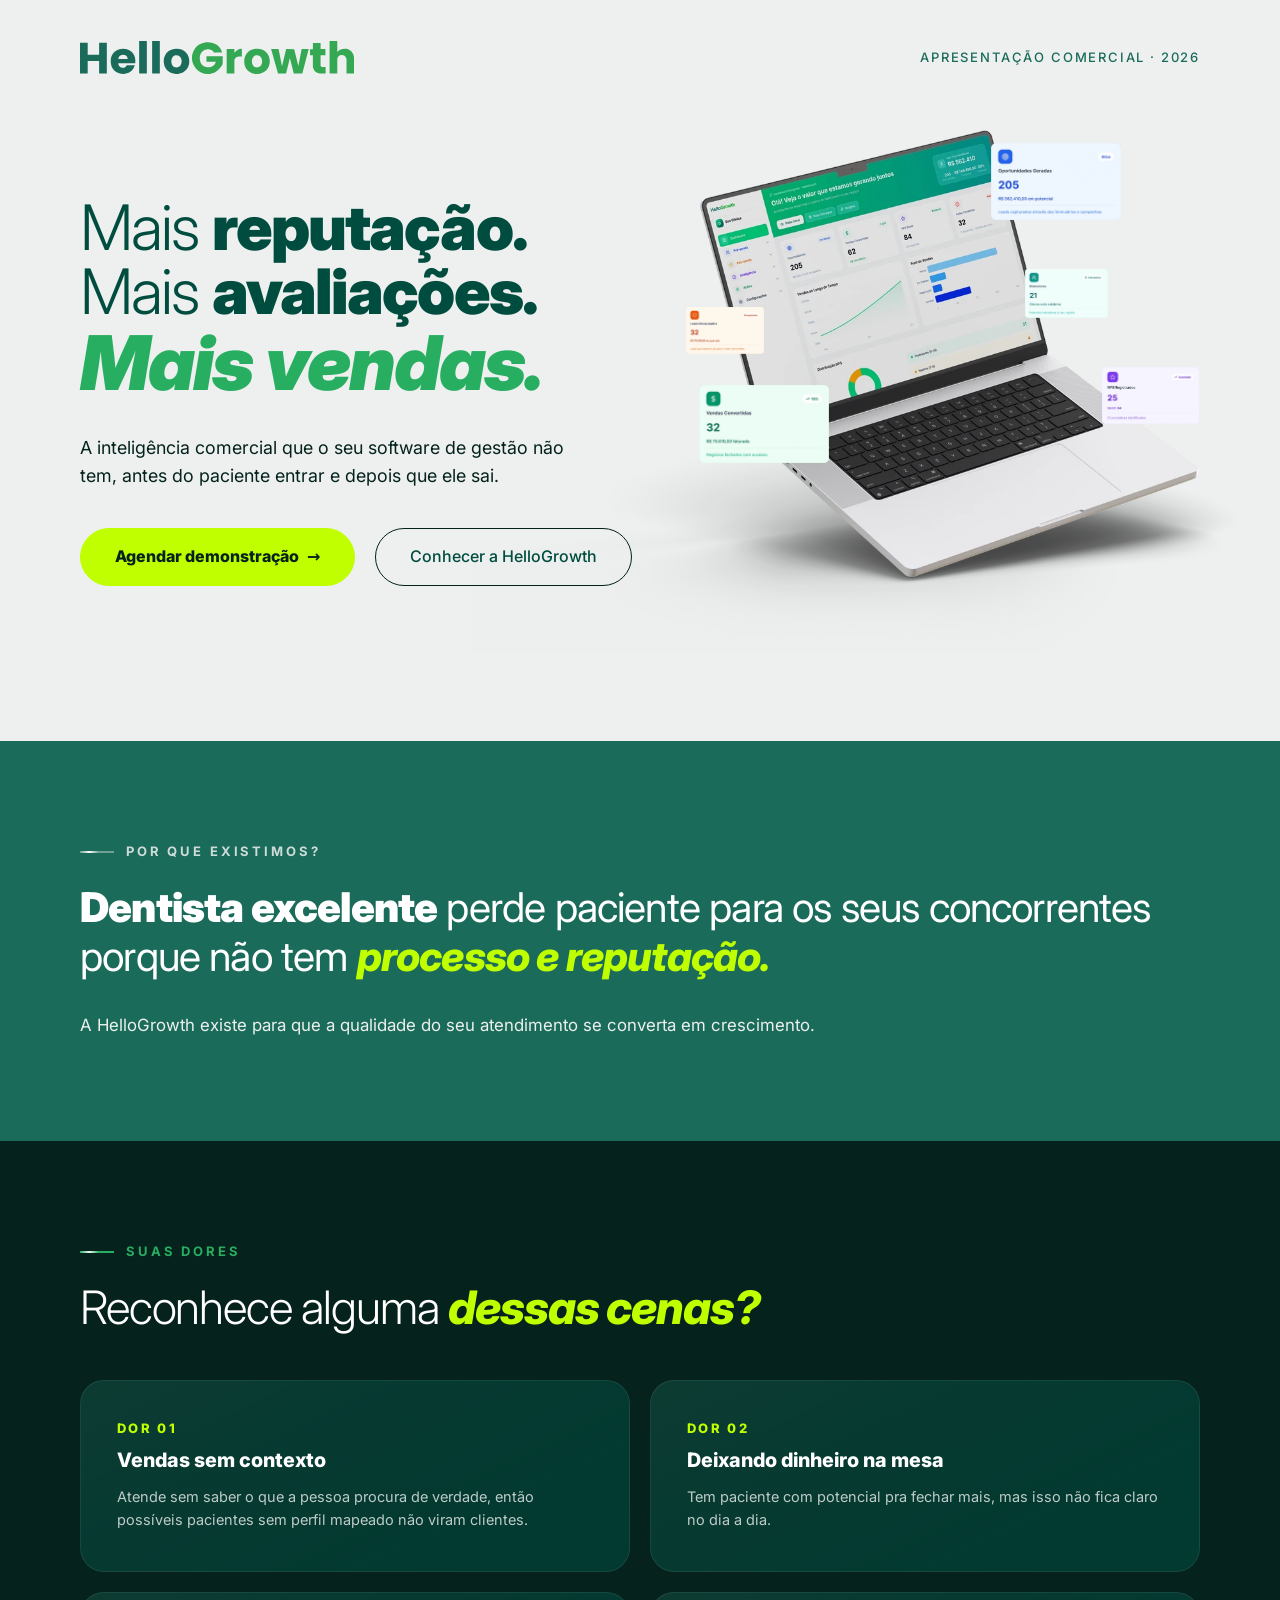
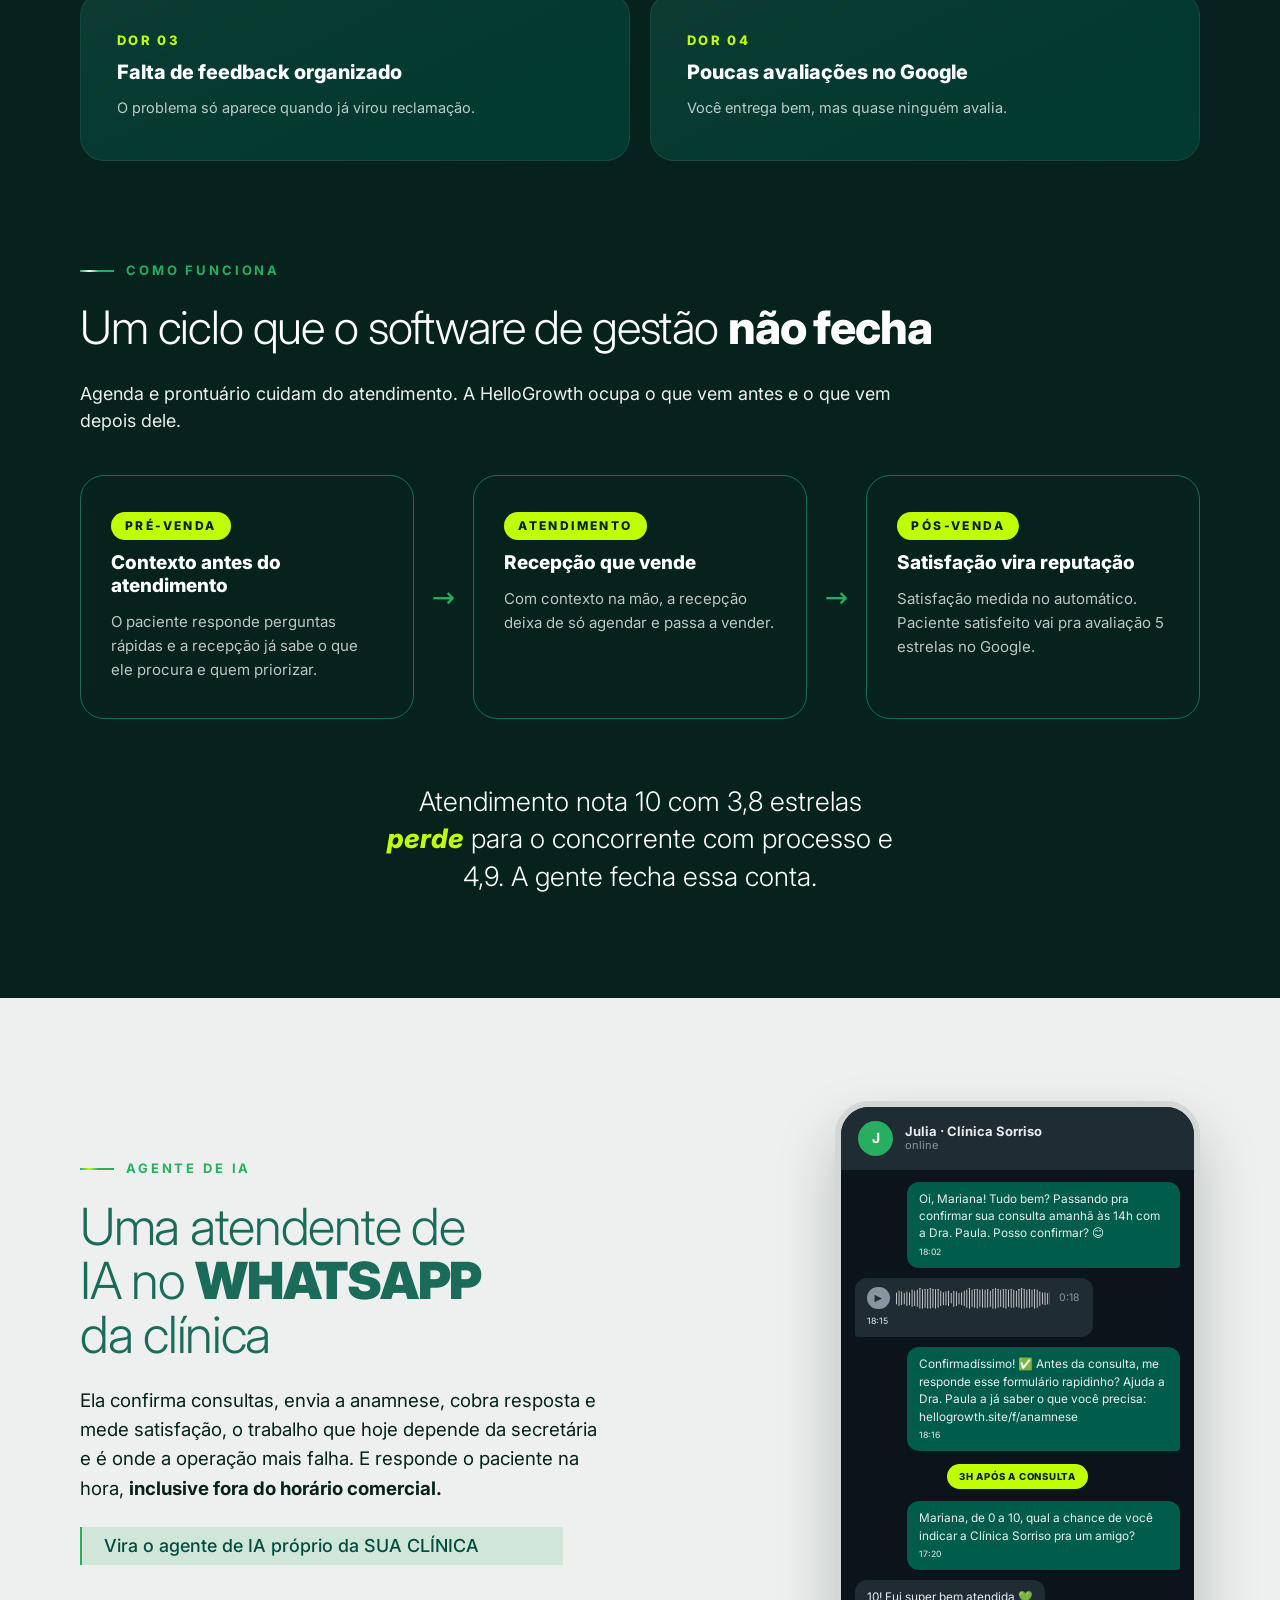
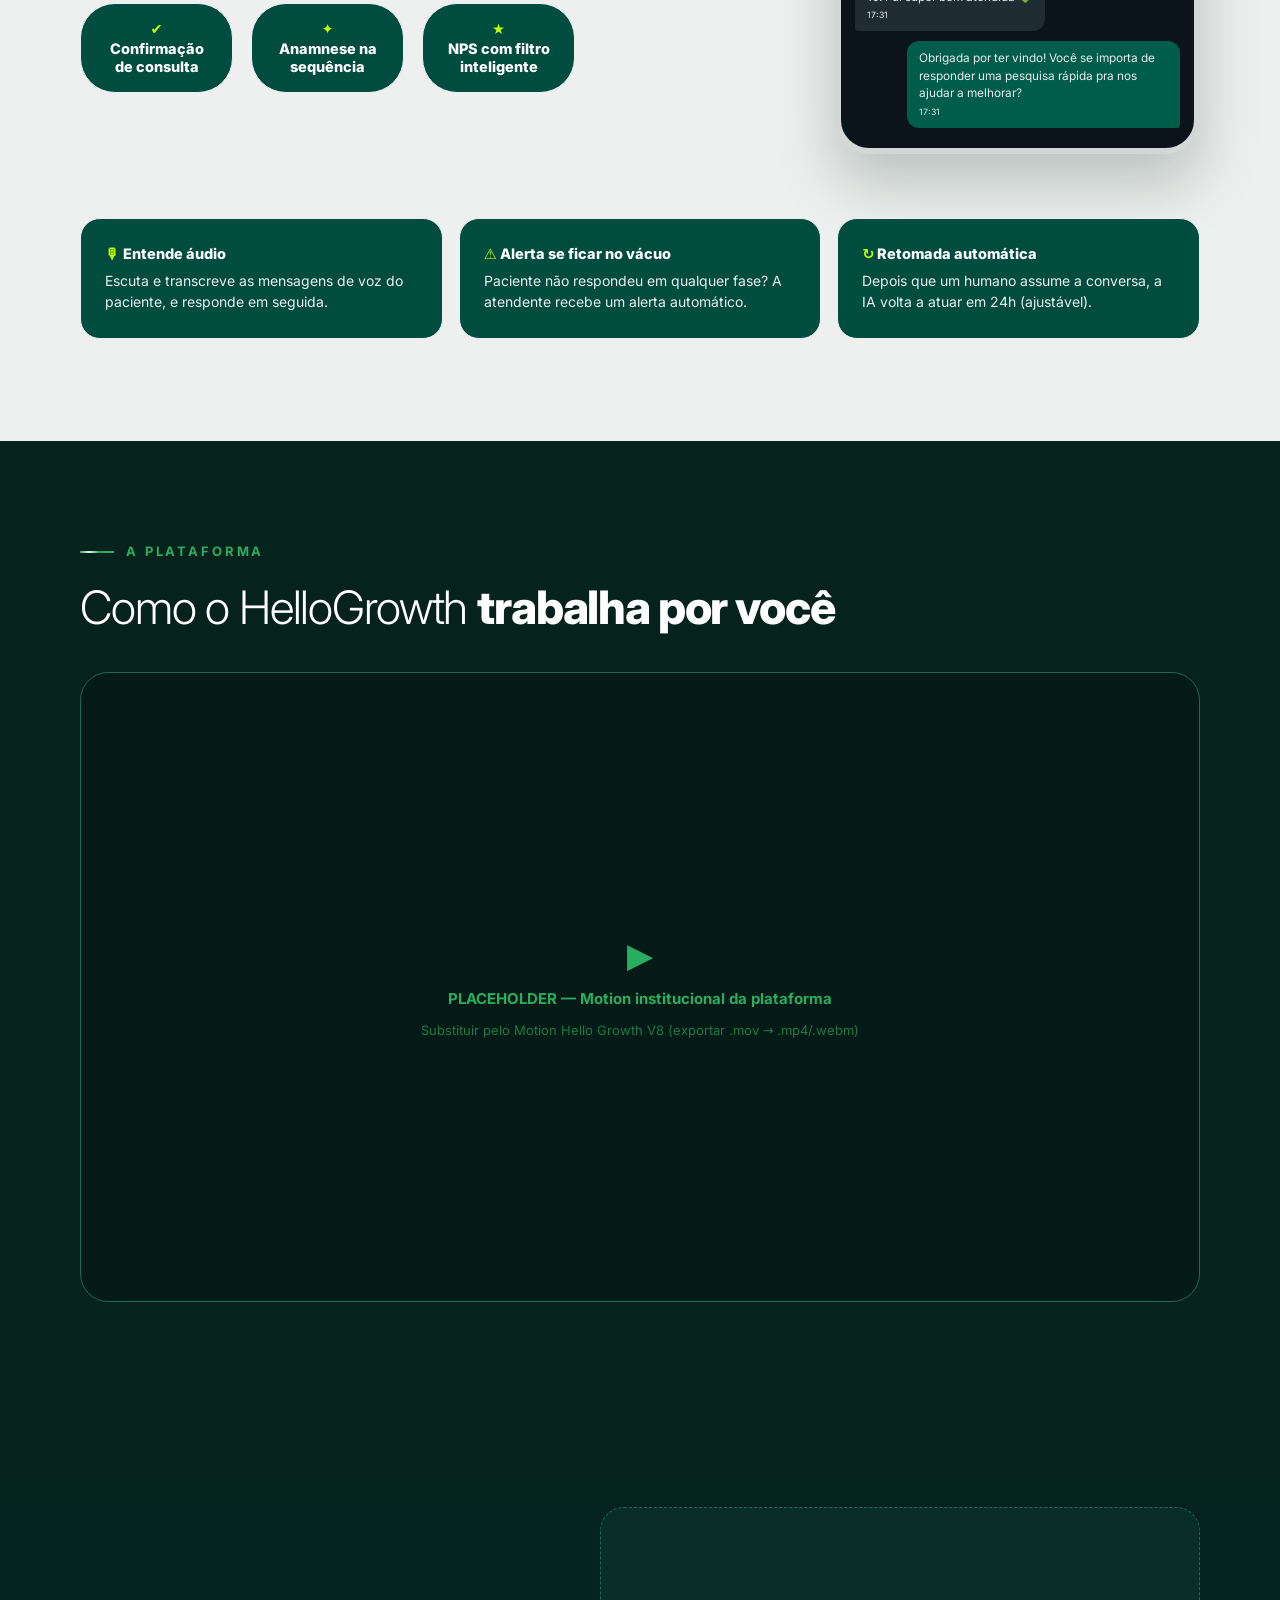
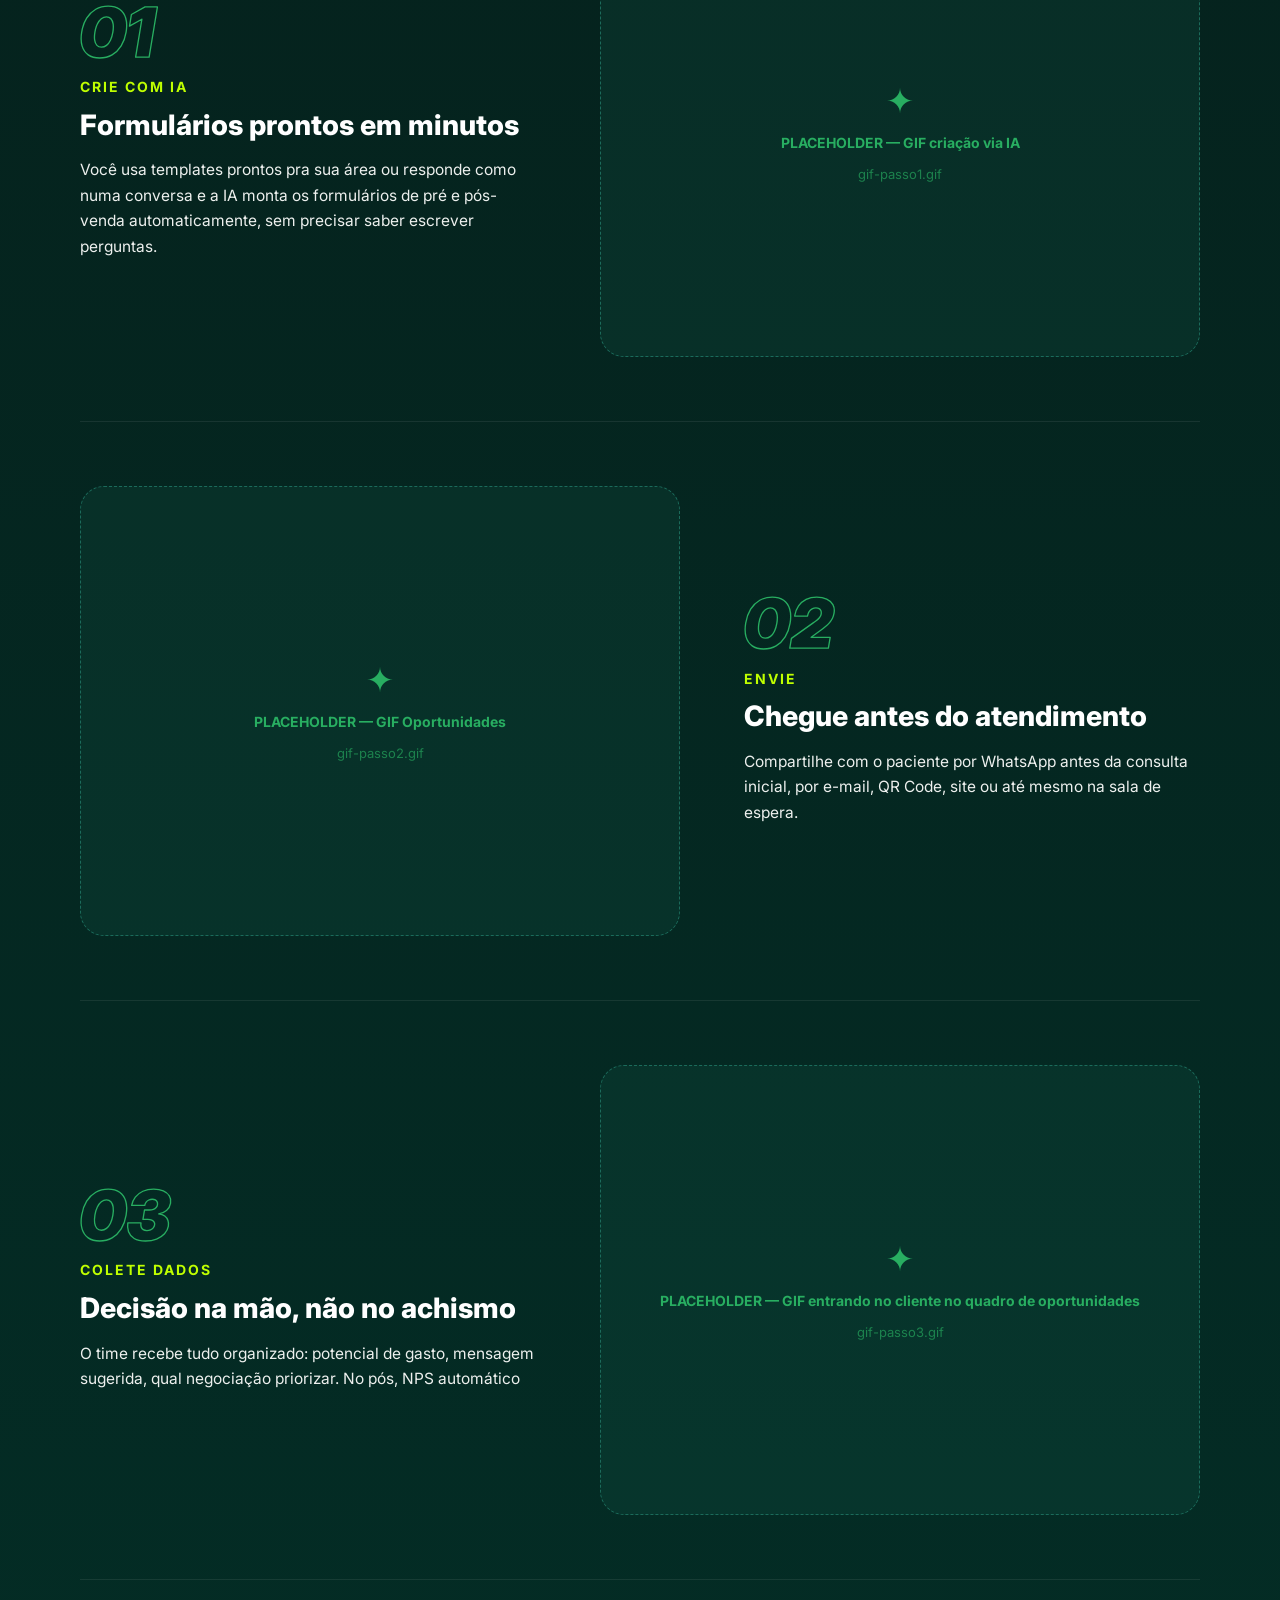
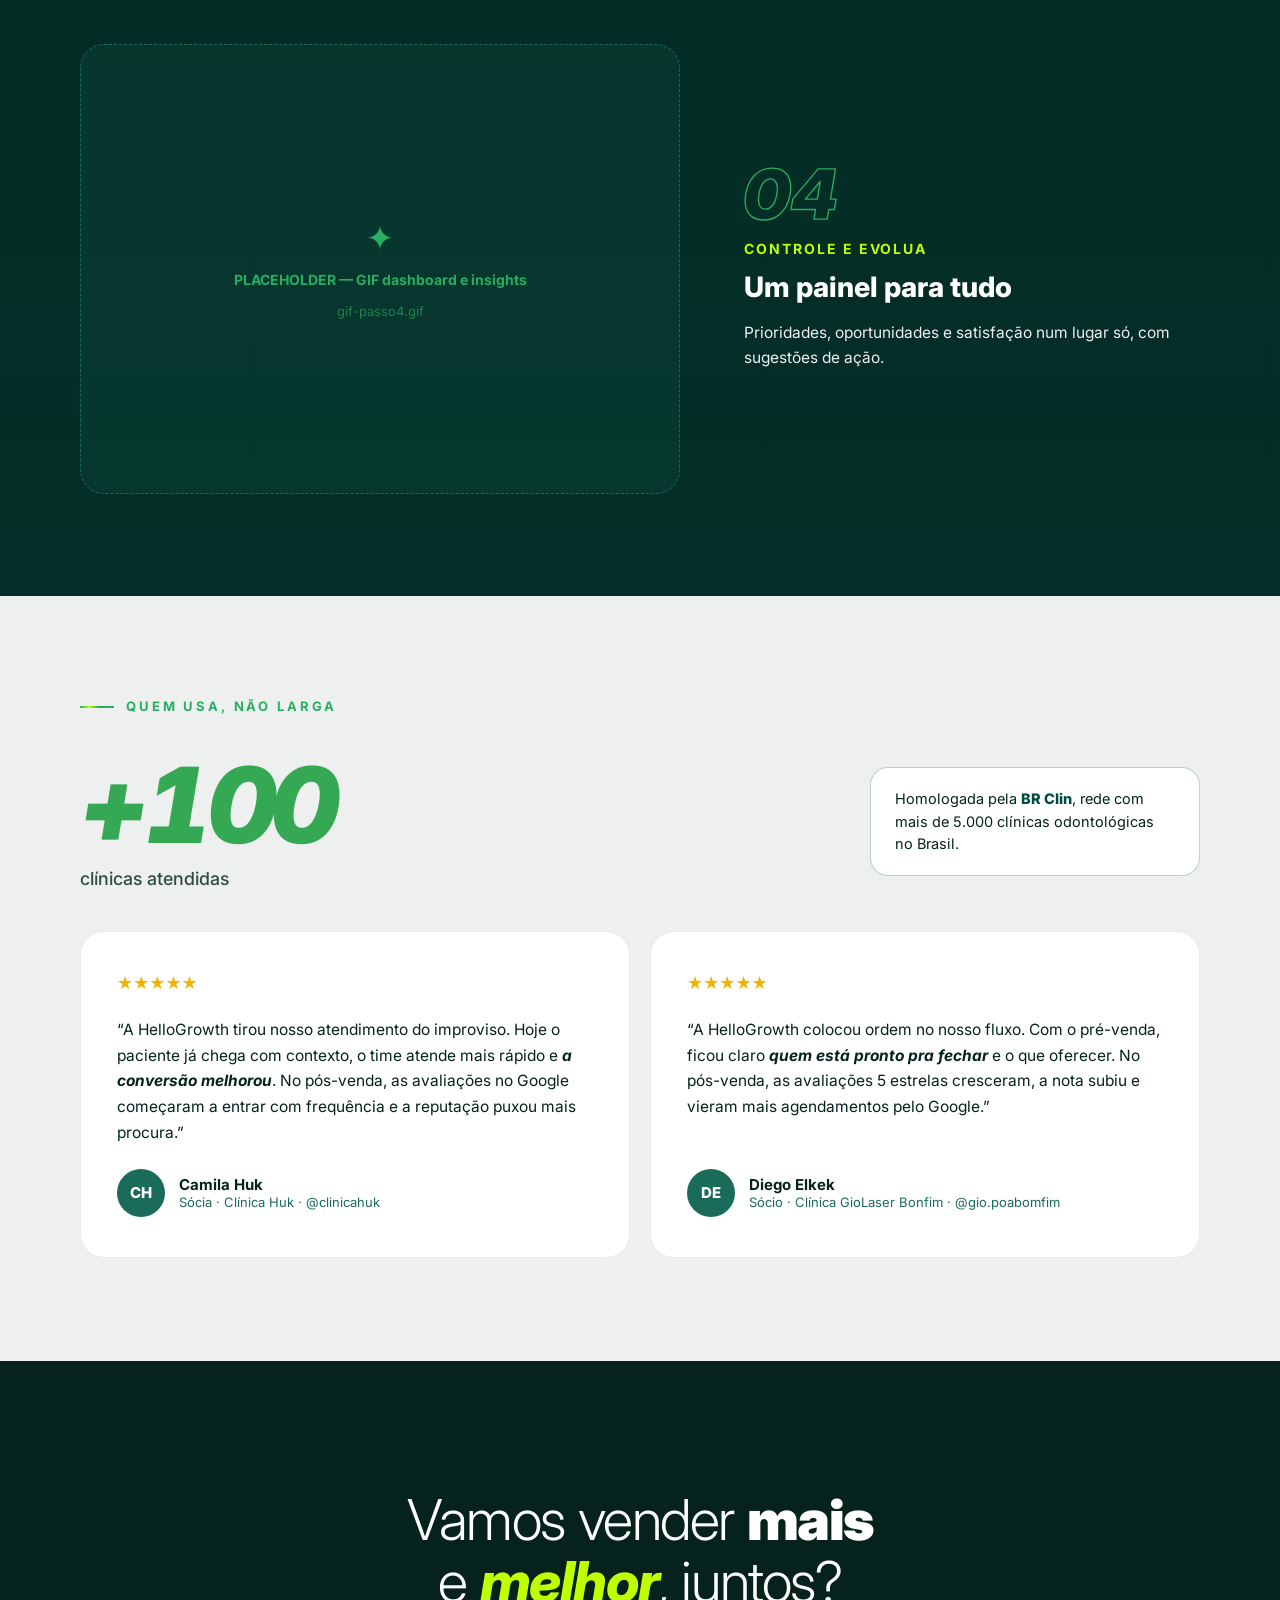
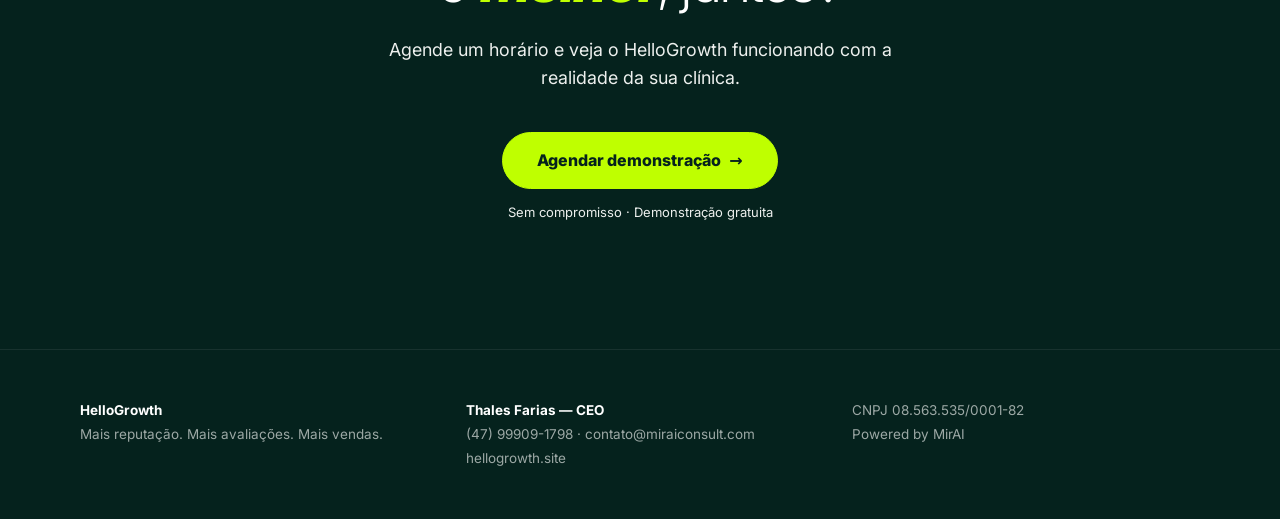
==== commit dbb7c793: "Usa as camadas separadas do Figma no hero e remove o traço das pílulas O notebook e os cards agora v" ====
--- a/index.html
+++ b/index.html
@@ -71,25 +71,25 @@
                  alt="Notebook exibindo o dashboard da HelloGrowth, com cards de oportunidades geradas, vendas convertidas e NPS registrados.">
           </picture>
 
-          <span class="hero-card" style="--x:67.03%;--y:2.37%;--w:17.51%">
+          <span class="hero-card" style="--x:67.57%;--y:2.37%;--w:17.0%">
             <img src="assets/hero-card-oportunidades.webp" alt="" aria-hidden="true"
-                 style="--dur:6.4s;--delay:0s;--amp:19%;--rot:0.6deg">
+                 style="--dur:8.2s;--delay:0s;--amp:16%;--ampx:1.4%;--rot:0.5deg">
           </span>
-          <span class="hero-card" style="--x:72.05%;--y:26.52%;--w:10.79%">
+          <span class="hero-card" style="--x:72.05%;--y:26.57%;--w:10.79%">
             <img src="assets/hero-card-promotores.webp" alt="" aria-hidden="true"
-                 style="--dur:5.2s;--delay:-1.8s;--amp:25%;--rot:-1deg">
+                 style="--dur:4.8s;--delay:-2.1s;--amp:26%;--ampx:-2.6%;--rot:-1.2deg">
           </span>
-          <span class="hero-card" style="--x:27.82%;--y:34.0%;--w:10.13%">
+          <span class="hero-card" style="--x:27.82%;--y:34.0%;--w:10.16%">
             <img src="assets/hero-card-leads.webp" alt="" aria-hidden="true"
-                 style="--dur:7.1s;--delay:-3.4s;--amp:27%;--rot:0.9deg">
+                 style="--dur:6.9s;--delay:-4.3s;--amp:24%;--ampx:2.2%;--rot:1deg">
           </span>
-          <span class="hero-card" style="--x:81.99%;--y:45.33%;--w:12.68%">
+          <span class="hero-card" style="--x:82.02%;--y:45.33%;--w:12.65%">
             <img src="assets/hero-card-nps.webp" alt="" aria-hidden="true"
-                 style="--dur:5.8s;--delay:-0.9s;--amp:25%;--rot:-0.8deg">
+                 style="--dur:5.6s;--delay:-1.2s;--amp:22%;--ampx:-1.8%;--rot:-0.7deg">
           </span>
           <span class="hero-card" style="--x:29.5%;--y:48.95%;--w:17.0%">
             <img src="assets/hero-card-vendas.webp" alt="" aria-hidden="true"
-                 style="--dur:6.9s;--delay:-2.6s;--amp:17%;--rot:0.55deg">
+                 style="--dur:7.5s;--delay:-3.1s;--amp:15%;--ampx:1.2%;--rot:0.6deg">
           </span>
         </div>
       </div>
--- a/css/styles.css
+++ b/css/styles.css
@@ -560,19 +560,9 @@
 .pill.is-in:nth-child(2) { animation-delay: 2.3s; }
 .pill.is-in:nth-child(3) { animation-delay: 3.2s; }
 
-/* traço de ligação só quando as três pílulas cabem na mesma linha —
-   com quebra, sobraria um traço solto à esquerda */
-@media (min-width: 560px) {
-  .pill + .pill::before {
-    content: "";
-    position: absolute;
-    left: -18px;
-    top: 50%;
-    width: 18px;
-    height: 2px;
-    background: #daf58e;
-  }
-}
+/* O traço de ligação entre as pílulas saiu do design: ele ficava por cima da
+   pílula quando ela crescia no brilho. A sequência agora é contada só pelo
+   brilho percorrendo as três. */
 
 /* mock do WhatsApp */
 .phone {
@@ -1075,9 +1065,14 @@
    duração, atraso e amplitude próprios — é a diferença entre eles que dá a
    sensação de vento, e não o movimento em si. A amplitude é percentual, então
    acompanha a escala da imagem em telas menores. */
+/* três paradas em vez de duas: o card descreve um arco em vez de subir e
+   descer em linha reta, o que lê muito mais como flutuar */
 @keyframes hg-drift {
-  0%, 100% { transform: translateY(0) rotate(0deg); }
-  50%      { transform: translateY(calc(-1 * var(--amp, 9%))) rotate(var(--rot, 0deg)); }
+  0%, 100% { transform: translate(0, 0) rotate(0deg); }
+  35%      { transform: translate(var(--ampx, 0%), calc(-1 * var(--amp, 16%)))
+                        rotate(var(--rot, 0deg)); }
+  70%      { transform: translate(calc(-1 * var(--ampx, 0%)), calc(-0.4 * var(--amp, 16%)))
+                        rotate(calc(-0.6 * var(--rot, 0deg))); }
 }
 
 .hero-stage { position: relative; }
@@ -1089,11 +1084,9 @@
   top: var(--y);
   width: var(--w);
 }
+/* cada card vem recortado da própria camada do Figma, já com a sombra */
 .hero-card img {
   width: 100%;
-  /* os recortes trazem só o corpo do card; a sombra que estava no bitmap saiu
-     junto com o fundo e volta aqui, acompanhando o card enquanto ele flutua */
-  filter: drop-shadow(0 9px 20px rgba(5, 34, 29, 0.17));
   animation: hg-drift var(--dur, 6s) ease-in-out var(--delay, 0s) infinite;
 }
 
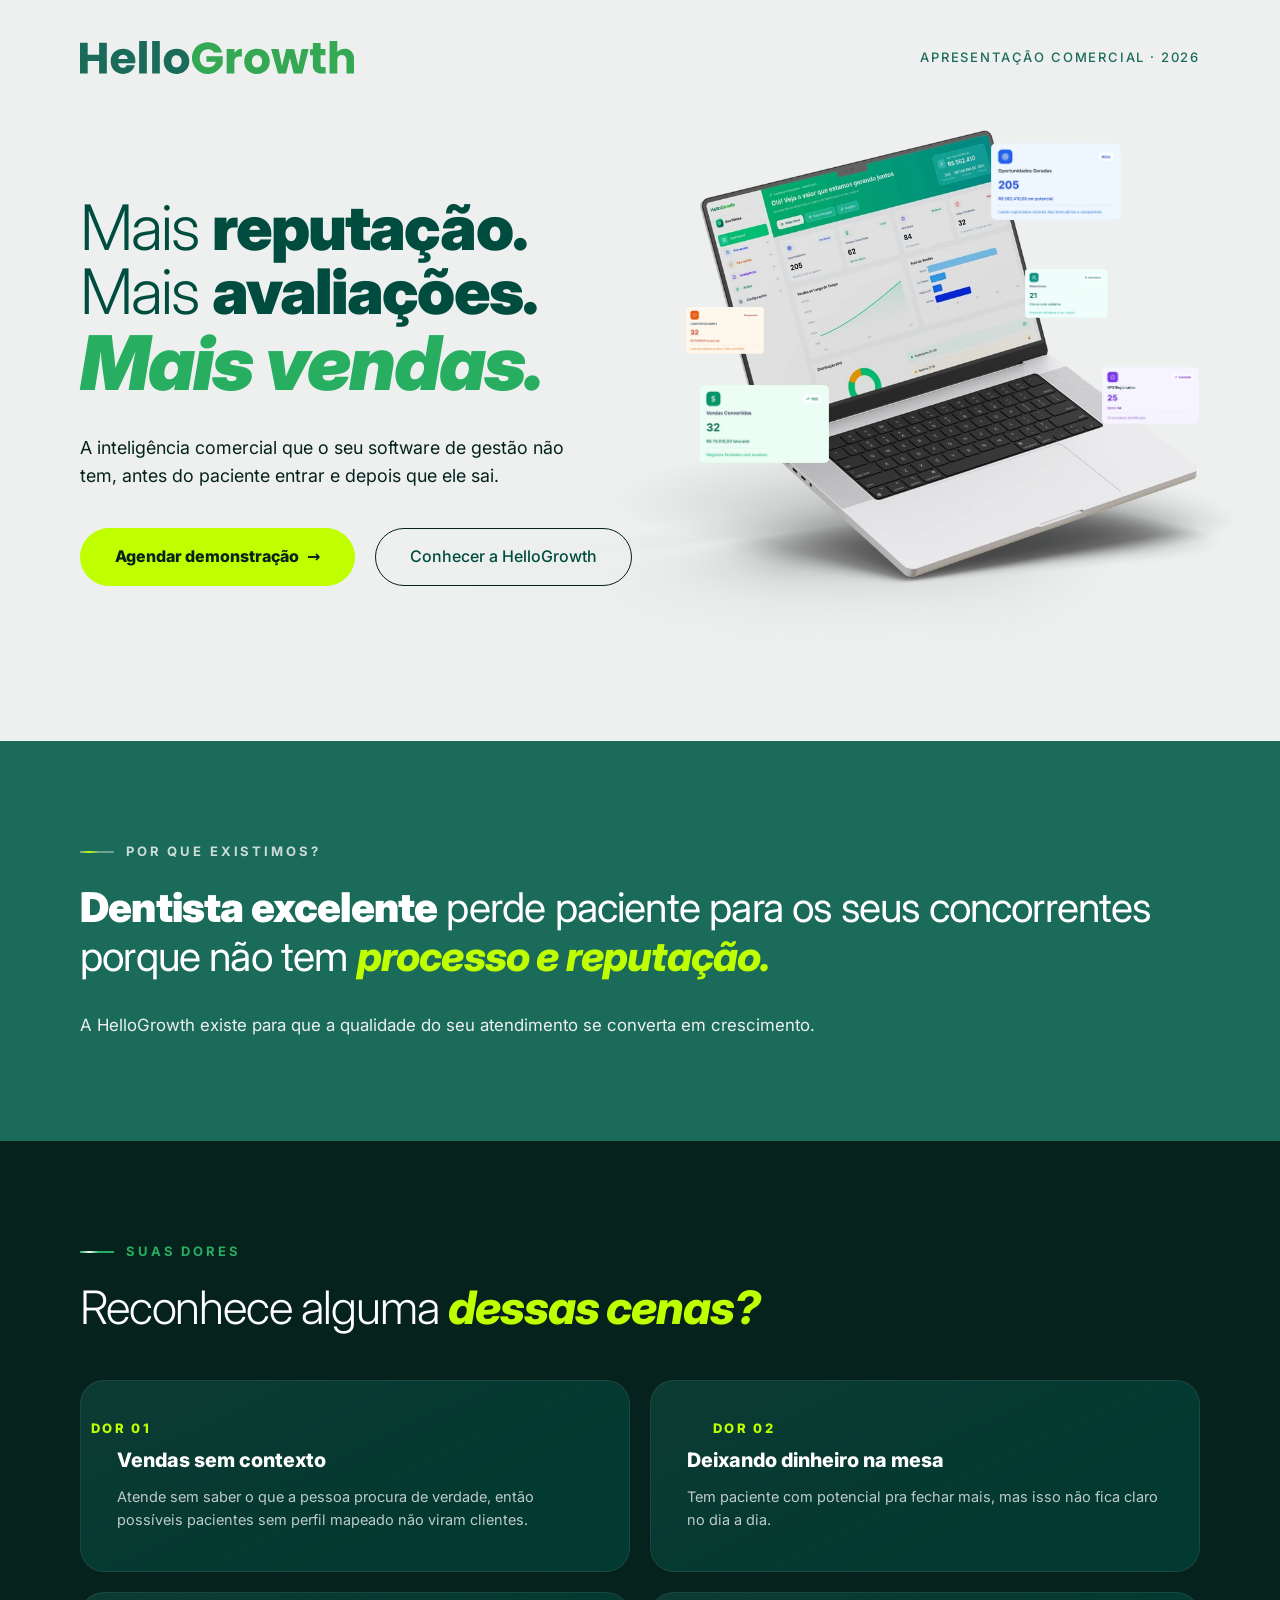
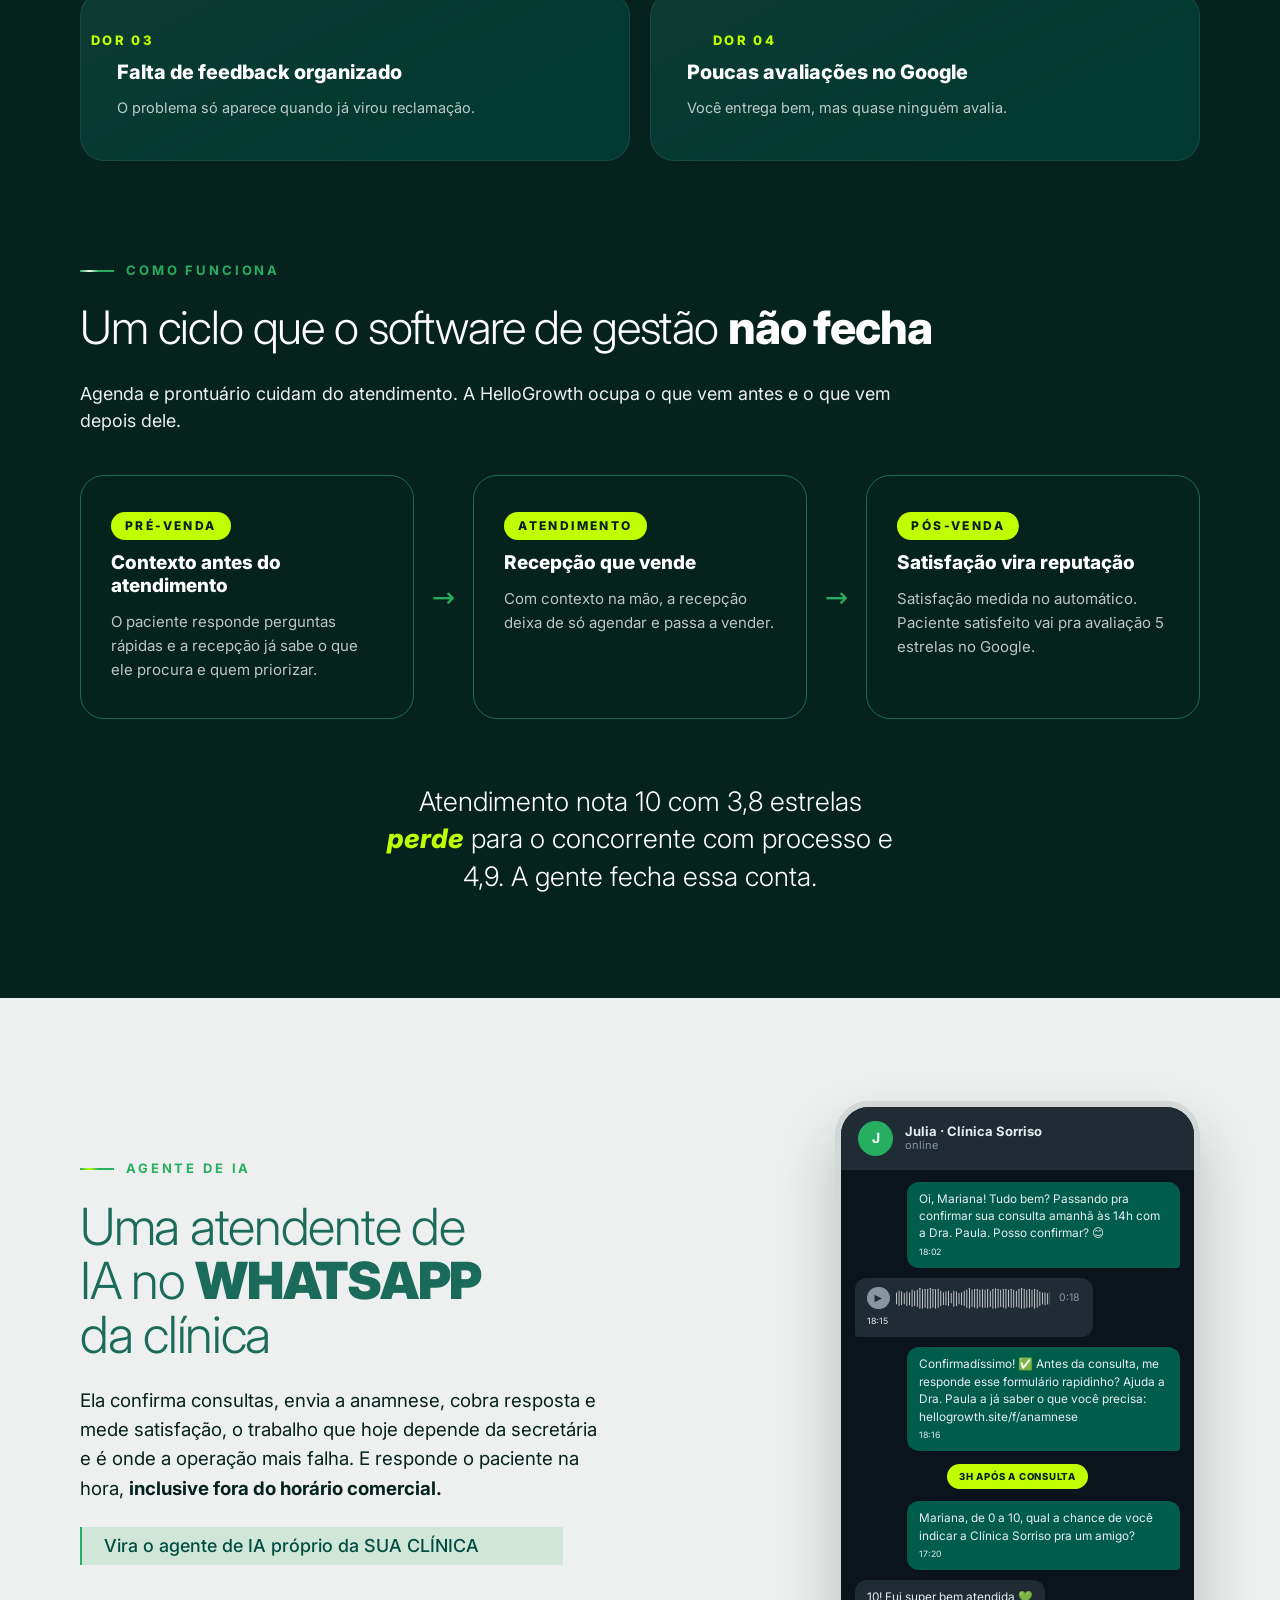
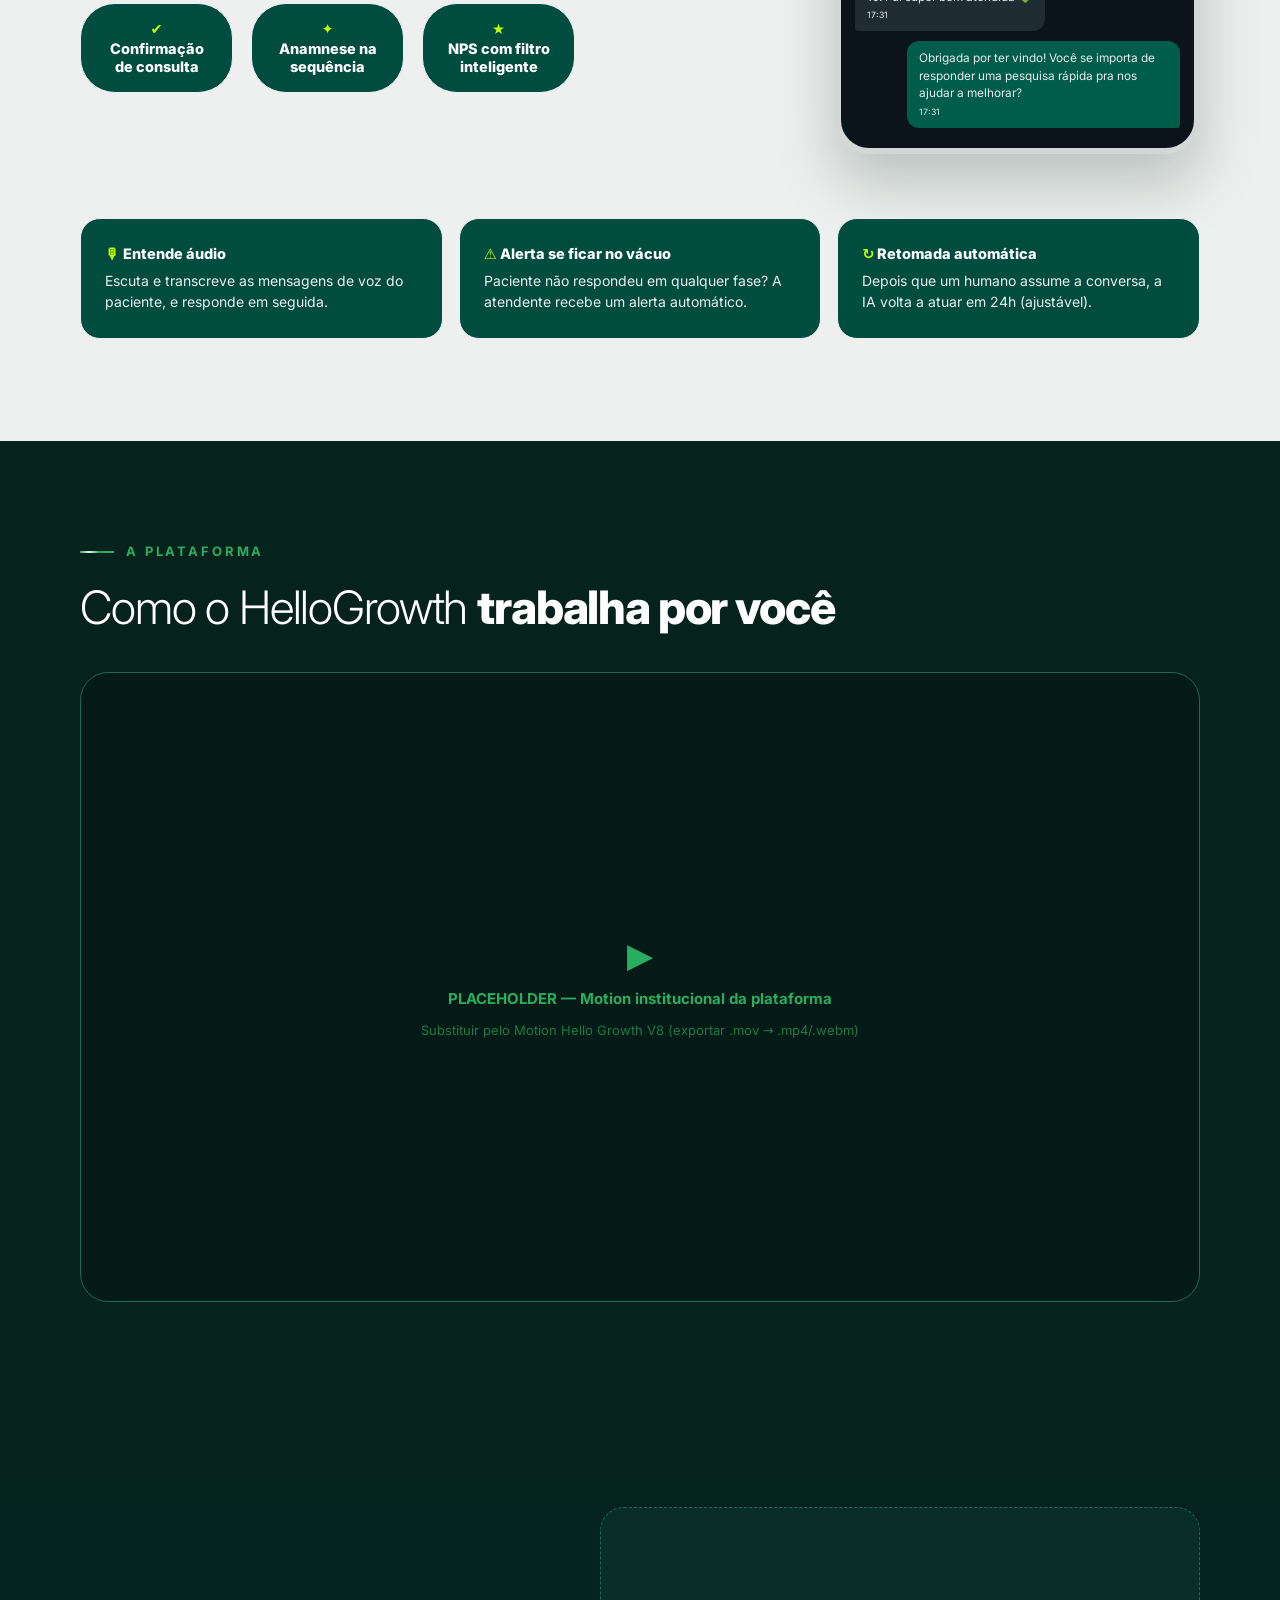
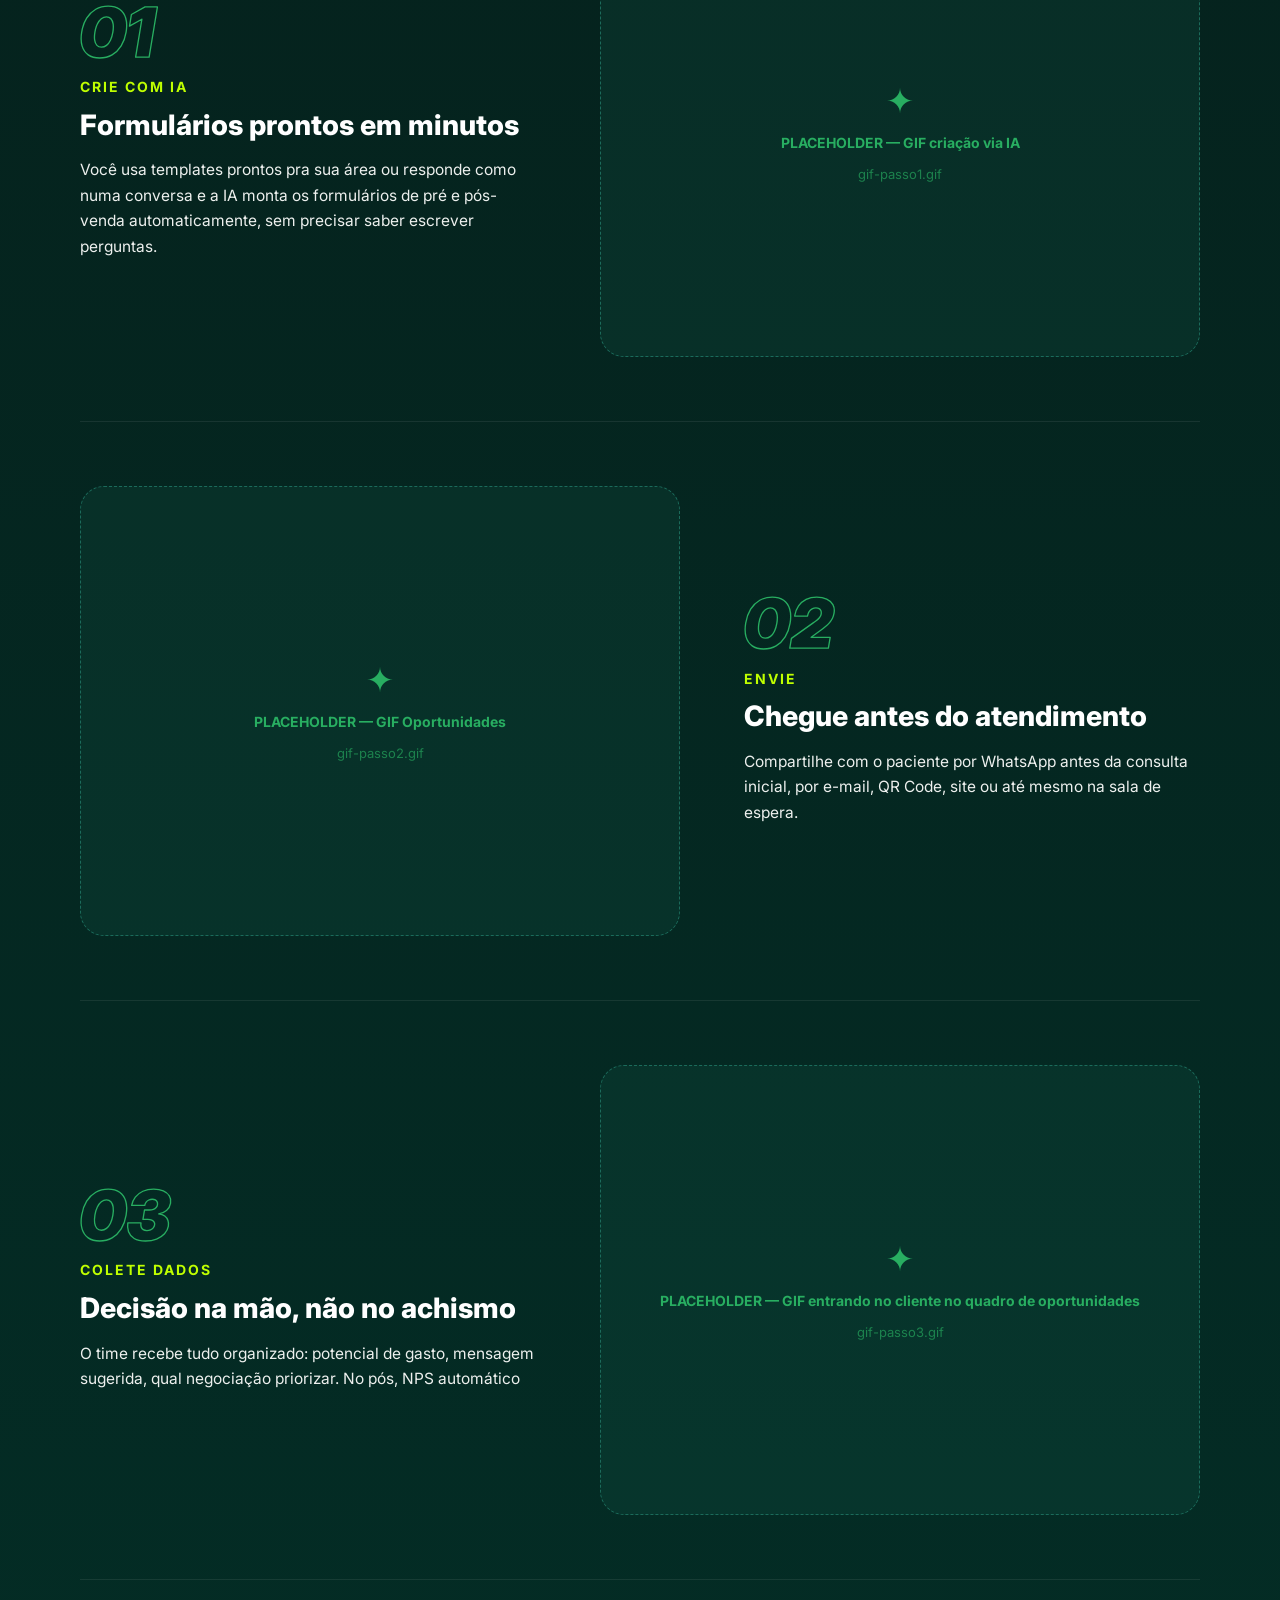
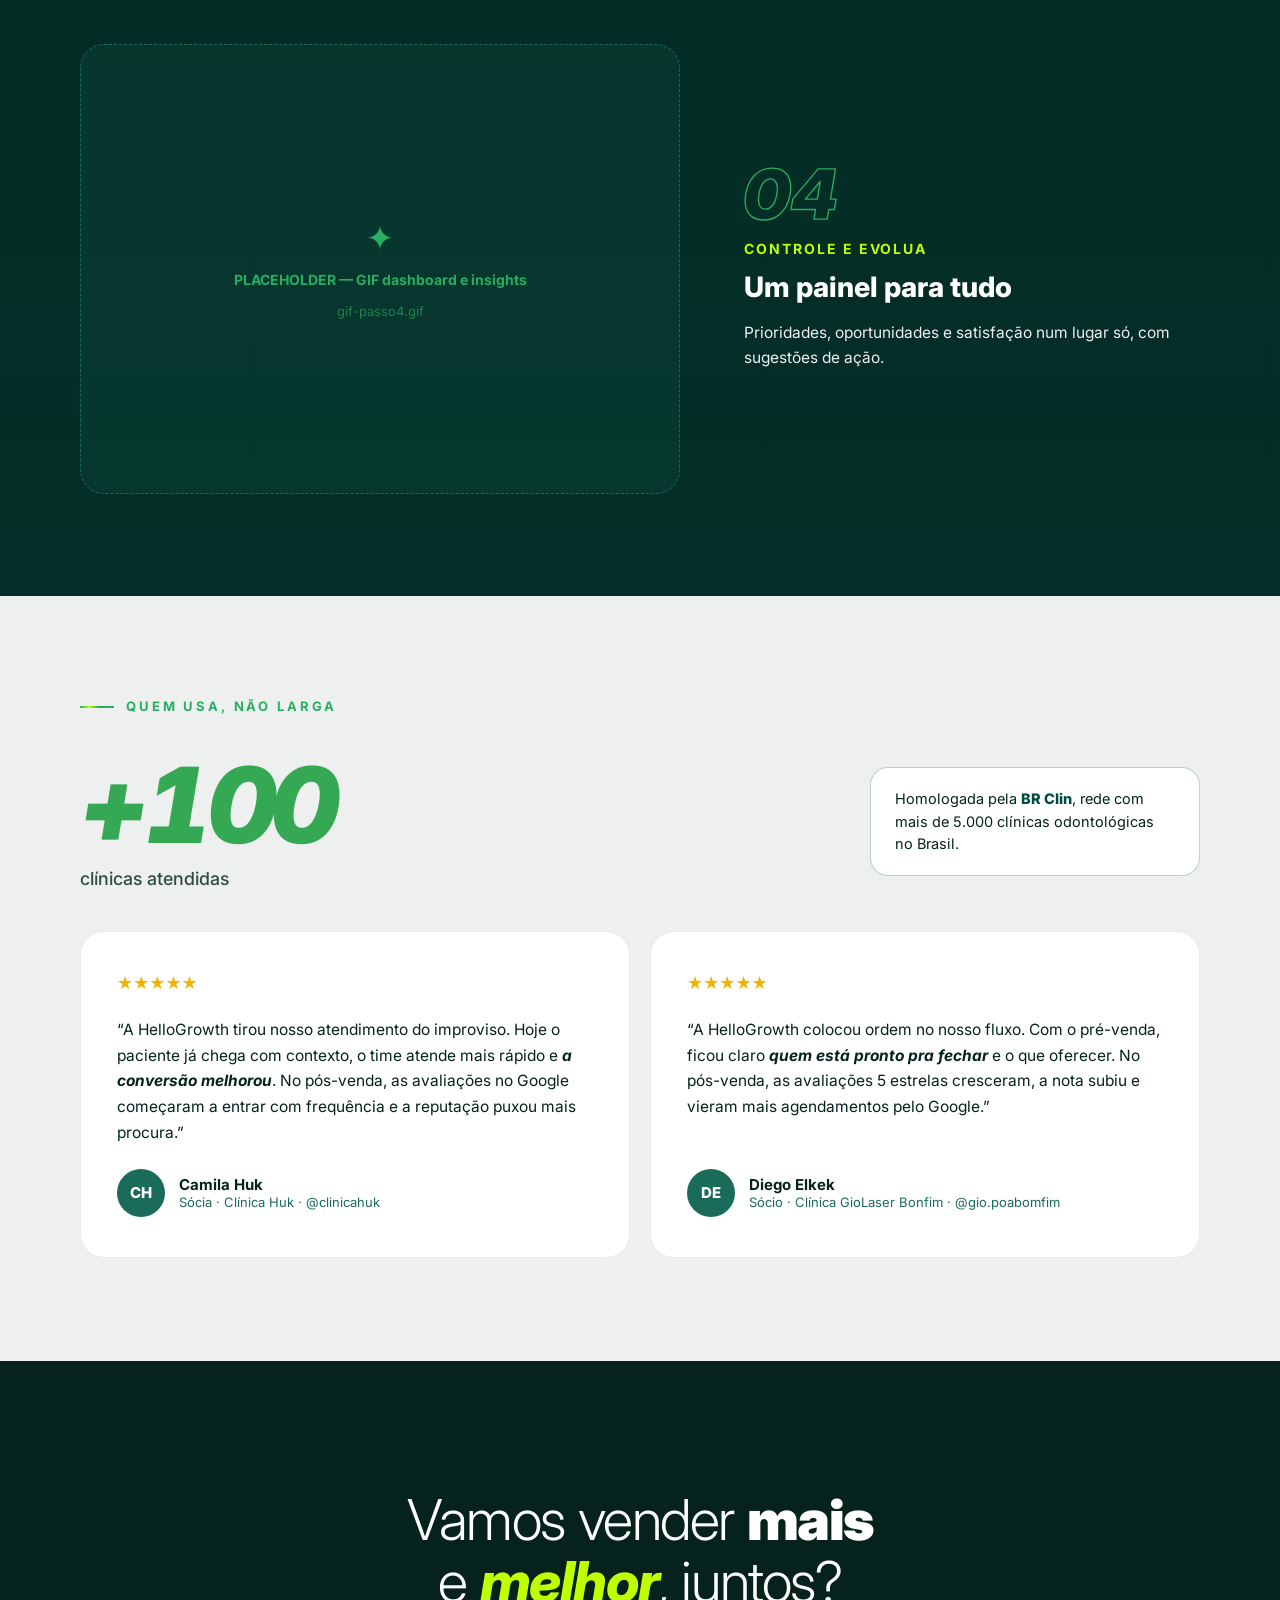
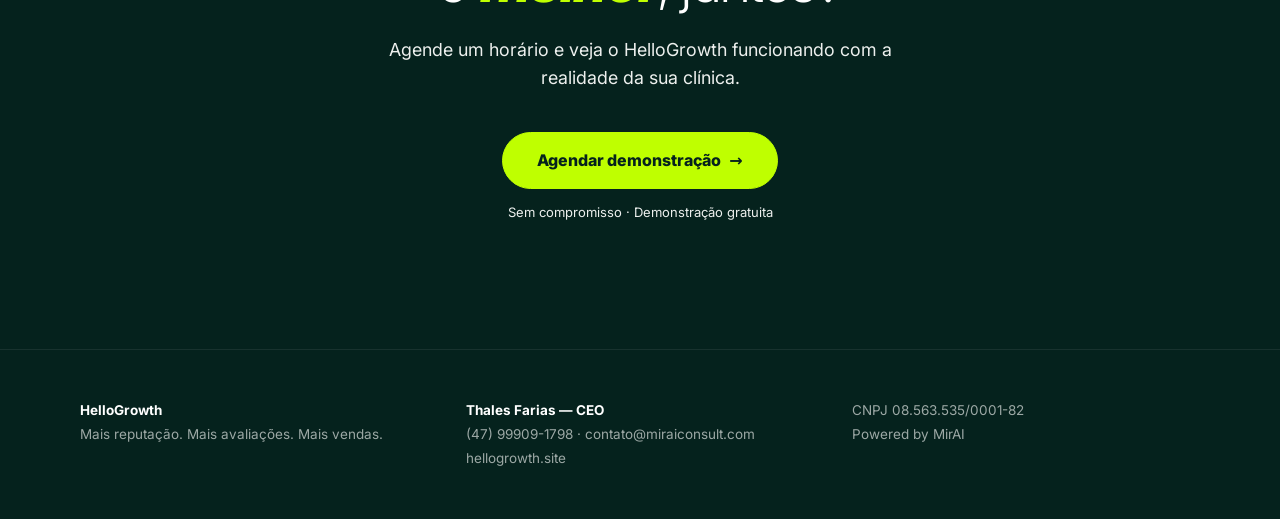
==== commit fc4301a8: "Ajusta o feixe dos rótulos e a direção das etiquetas das dores Feixe de luz - O gradiente ocupa 55% " ====
--- a/index.html
+++ b/index.html
@@ -447,7 +447,7 @@
     ['.band-teal .wrap',     ':scope > *',                            90,   0],
     ['#dores .wrap',         '.eyebrow, .h2',                         90,   0],
     ['.pain-grid',           '.pain-card',                           110, 100, 'side'],
-    ['.pain-card',           '.pain-card__tag',                        0, 380, 'pop'],
+    ['.pain-card',           '.pain-card__tag',                        0, 380, 'tag'],
     ['#como-funciona .wrap', '.eyebrow, .h2, .sec__lead',             90,   0],
     ['.stage-flow',          '.stage',                               260, 100],
     ['.stage-flow',          '.stage-arrow',                         260, 240, 'slide'],
--- a/css/styles.css
+++ b/css/styles.css
@@ -162,13 +162,17 @@
                     transparent 0%, var(--sweep) 50%, transparent 100%);
   background-repeat: no-repeat;
   background-size: 55% 100%;
-  /* linear: o ponto atravessa em velocidade constante. Com easing ele
-     desacelerava no fim e parecia travar antes de reiniciar. */
-  animation: hg-sweep 2.4s linear infinite;
-}
+  /* linear: o ponto atravessa em velocidade constante */
+  animation: hg-sweep 2.8s linear infinite;
+}
+/* Com o gradiente ocupando 55% da barra, ele só fica totalmente fora dela
+   antes de -122% e depois de 222%. Parando dentro desse intervalo o feixe
+   ficava visível e estacionado no fim, e reaparecia do nada no reinício.
+   Nestes limites ele atravessa e some, e a pausa acontece com a barra
+   limpa. */
 @keyframes hg-sweep {
-  0%       { background-position: -65% 0; }
-  70%,100% { background-position: 165% 0; }
+  0%       { background-position: -125% 0; }
+  75%,100% { background-position: 225% 0; }
 }
 
 /* o ponto precisa ser mais claro que o traço: branco sobre fundo escuro,
@@ -176,9 +180,9 @@
 .eyebrow            { --sweep: rgba(255, 255, 255, 0.95); }
 .sec--paper .eyebrow{ --sweep: var(--lime); }
 
-/* na faixa verde o rótulo já é quase branco, então o ponto branco sumia.
-   O traço fica mais discreto e o ponto vai a branco cheio. */
-.eyebrow--on-teal          { --sweep: #fff; }
+/* na faixa verde o traço já é quase branco, então o feixe é lima — destaca
+   sem competir com a cor do próprio traço */
+.eyebrow--on-teal          { --sweep: var(--lime); }
 .eyebrow--on-teal::before  { background-color: rgba(237, 240, 238, 0.4); }
 /* No Figma este eyebrow está #1b6b5b sobre fundo #1b6b5b (invisível).
    Mantido legível de propósito — ver nota no README. */
@@ -1031,6 +1035,12 @@
   .js .reveal--side:nth-child(odd)  { transform: translateX(-30px) scale(0.985); }
   .js .reveal--side:nth-child(even) { transform: translateX(30px) scale(0.985); }
   .js .reveal--side.is-in           { transform: none; }
+
+  /* a etiqueta acompanha o lado do próprio card; antes ela crescia do centro
+     e parecia vir sempre da direita, brigando com os cards que vêm da esquerda */
+  .js .pain-card:nth-child(odd)  .reveal--tag { transform: translateX(-26px); }
+  .js .pain-card:nth-child(even) .reveal--tag { transform: translateX(26px); }
+  .js .reveal--tag.is-in                      { transform: none; }
 }
 
 /* etiquetas e selos surgem crescendo, com um leve exagero no fim */
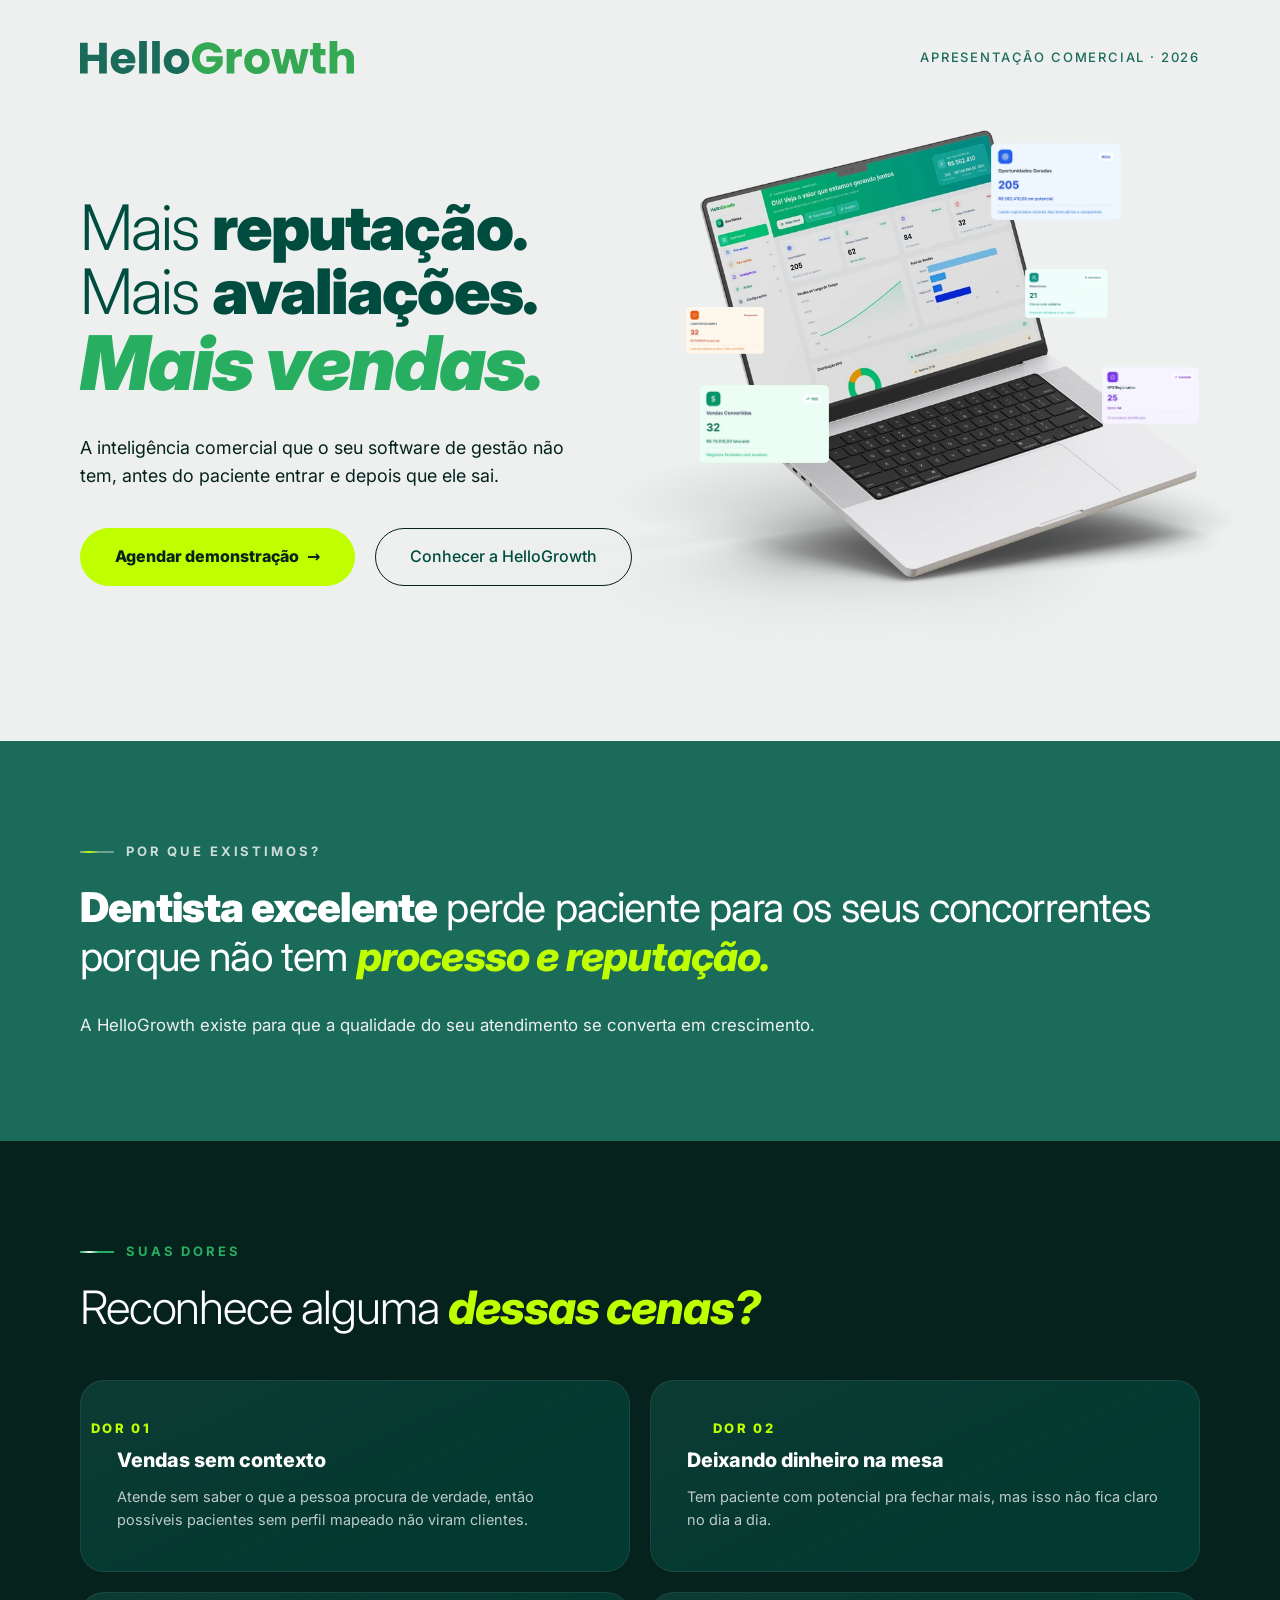
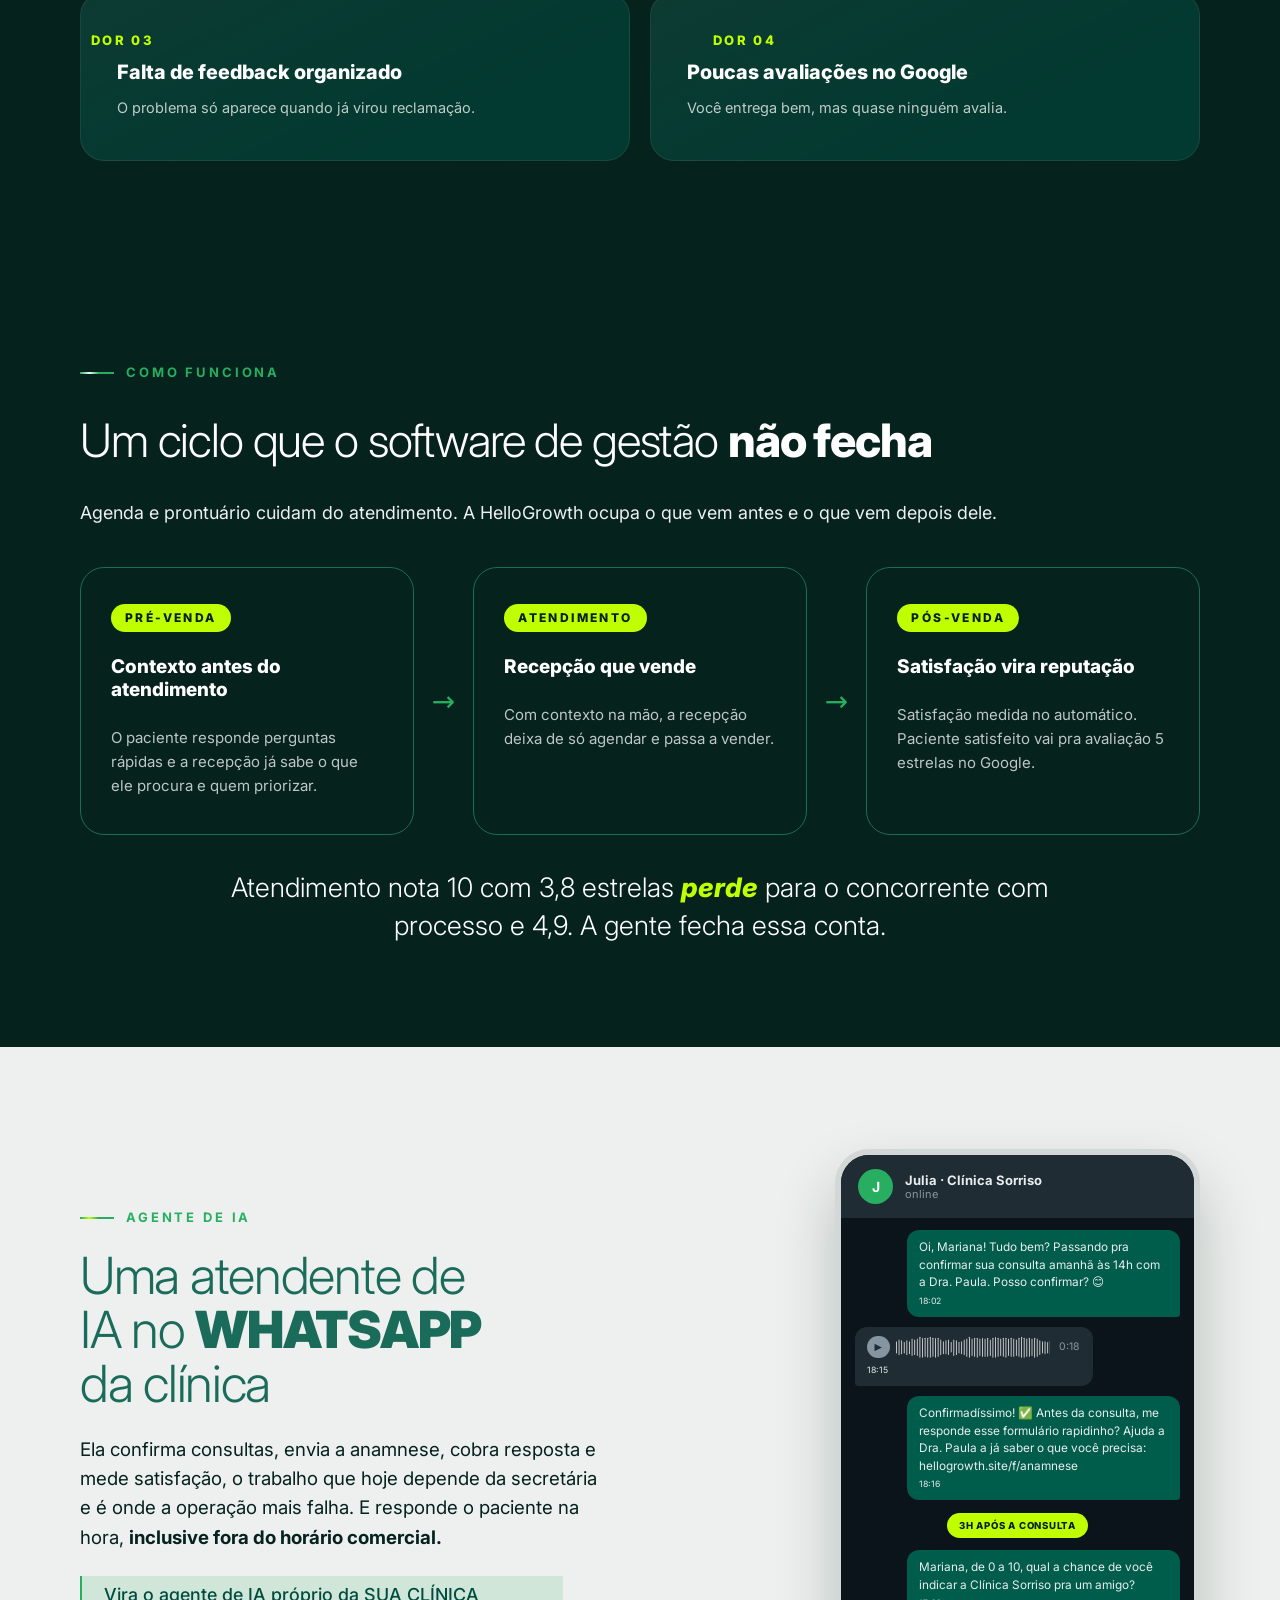
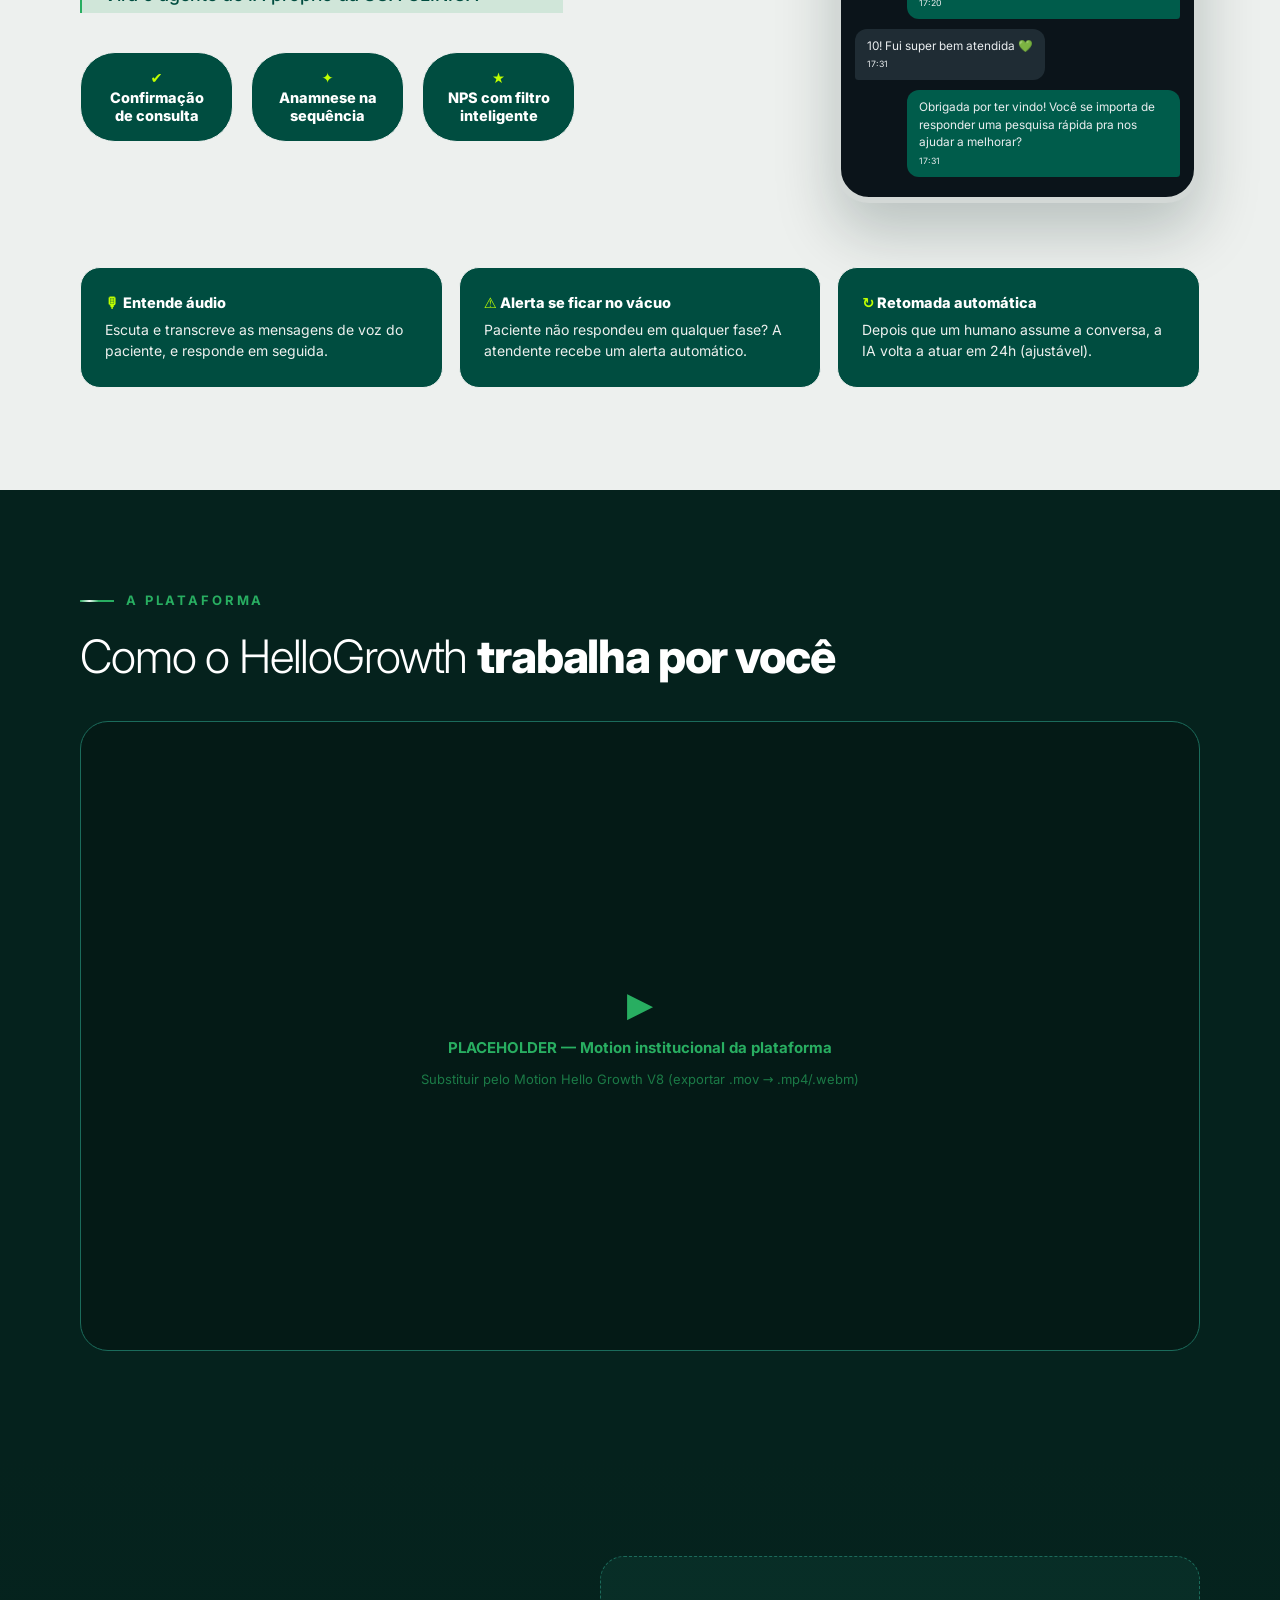
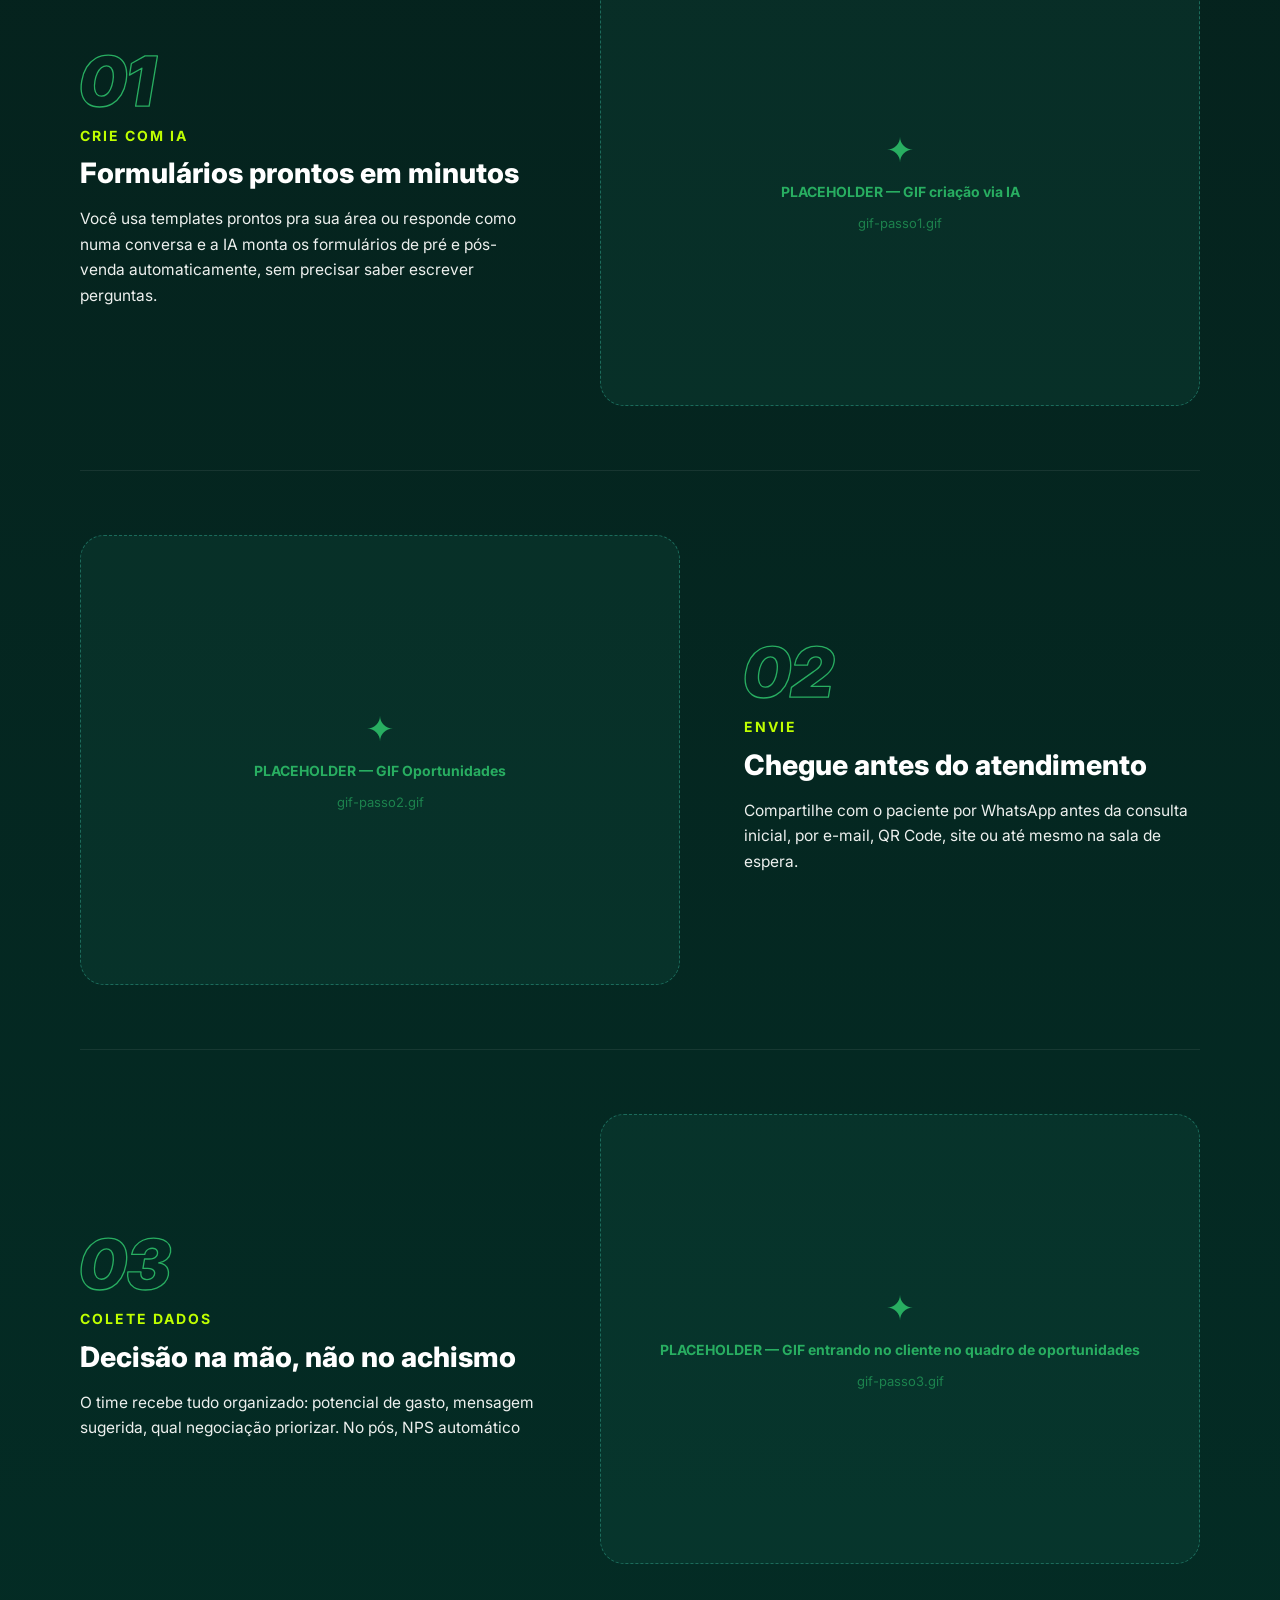
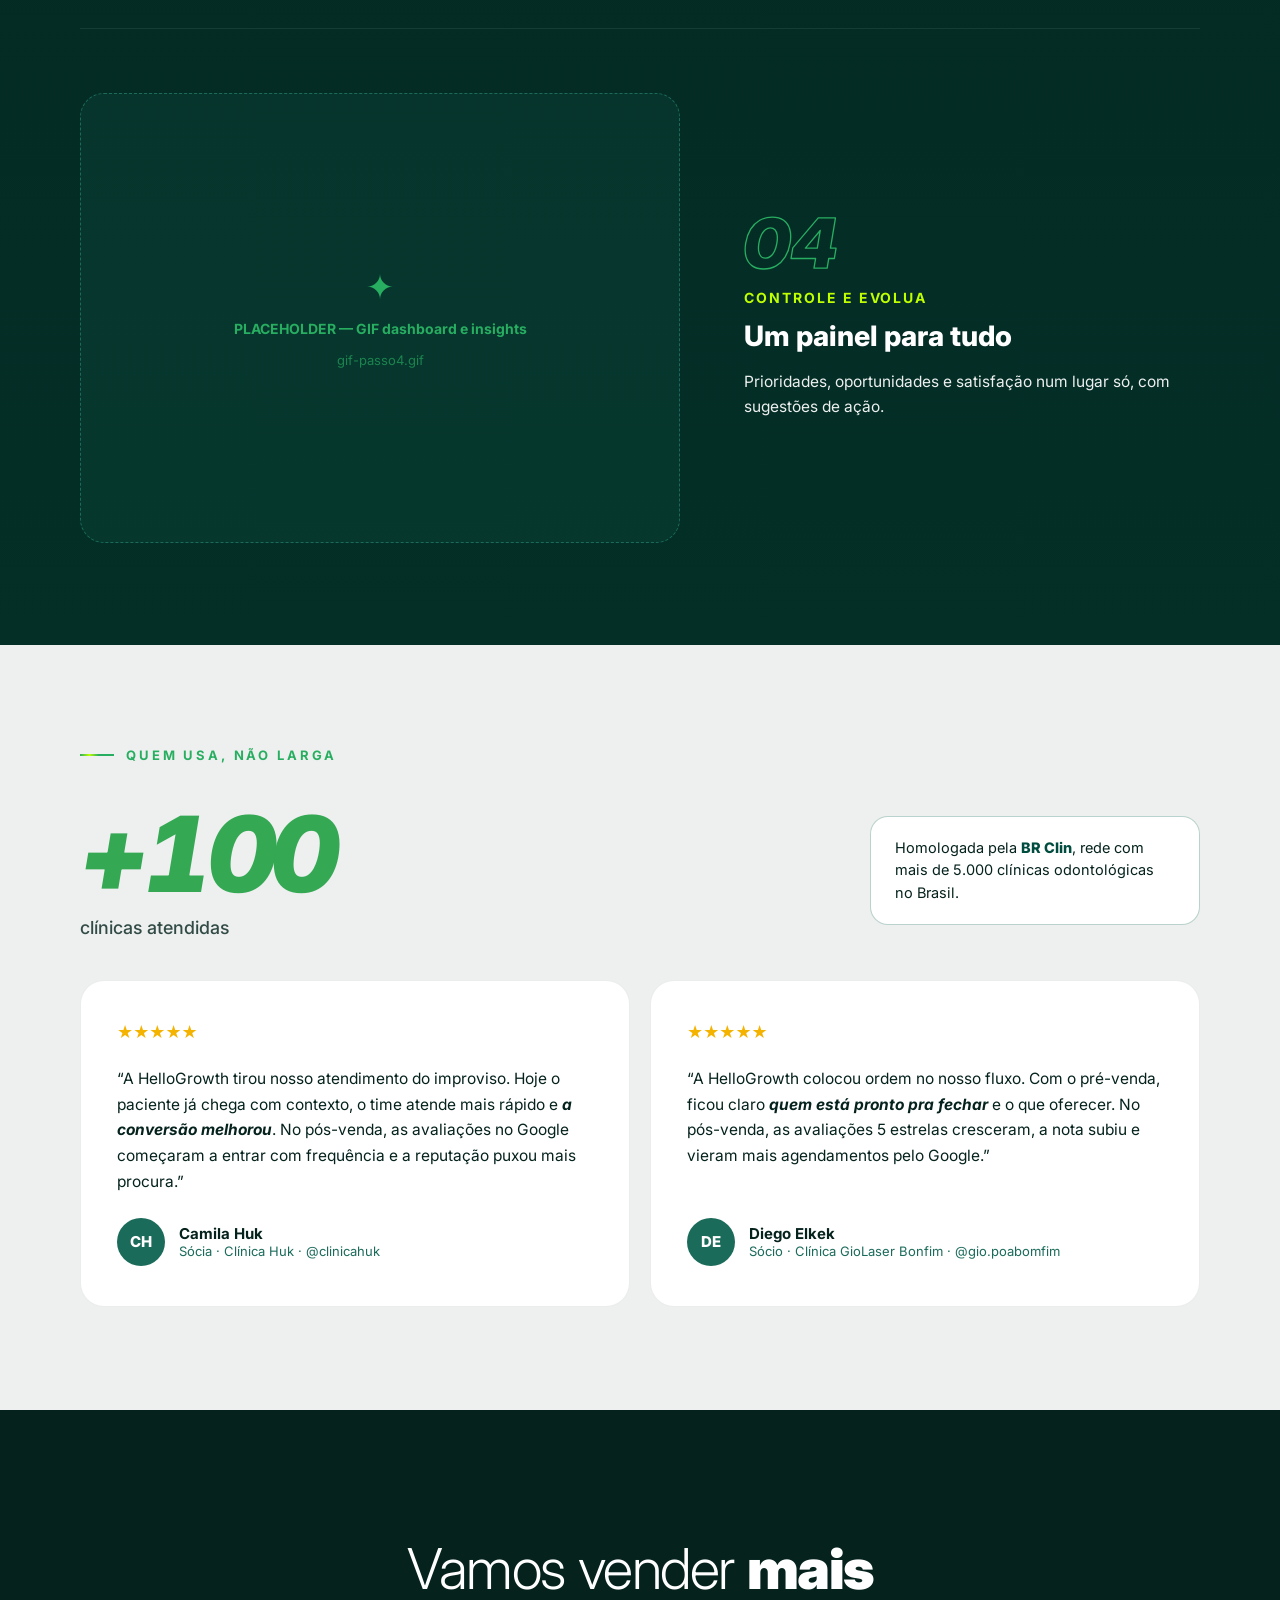
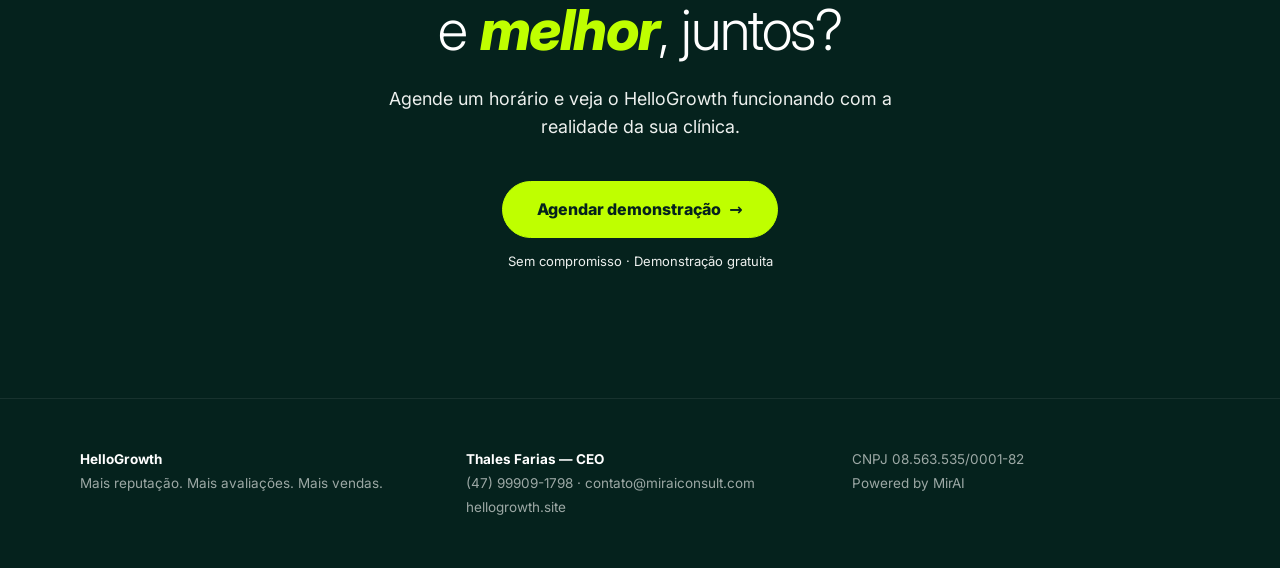
==== commit 16434c3b: "Corrige o espaçamento entre e dentro das seções escuras Medi as duas seções por tinta renderizada, c" ====
--- a/index.html
+++ b/index.html
@@ -139,7 +139,7 @@
   </section>
 
   <!-- ============================ COMO FUNCIONA ============================ -->
-  <section class="sec sec--ink sec--flush-top" id="como-funciona">
+  <section class="sec sec--ink" id="como-funciona">
     <div class="wrap">
       <p class="eyebrow">Como funciona</p>
       <h2 class="h2">Um ciclo que o software de gestão <strong>não fecha</strong></h2>
--- a/css/styles.css
+++ b/css/styles.css
@@ -202,9 +202,15 @@
 .lime  { color: var(--lime); }
 .green { color: var(--green-2); }
 
+/* no design a distância entre o rótulo e o título muda por seção: 33px em
+   "Suas dores" e 47px em "Como funciona" */
+#como-funciona .eyebrow { margin-bottom: 35px; }
+
 .sec__lead {
-  margin-top: clamp(20px, 2.2vw, 34px);
-  max-width: 76ch;
+  margin-top: clamp(23px, 2.7vw, 39px);
+  /* 1035px é a largura do texto no design; com 76ch ele quebrava numa linha
+     a mais e a seção inteira crescia junto */
+  max-width: 1035px;
   font-size: var(--fs-lead);
   line-height: 1.55;
   color: var(--paper);
@@ -411,7 +417,7 @@
   padding: 36px 30px;
   display: flex;
   flex-direction: column;
-  gap: 12px;
+  gap: 24px;
 }
 
 .stage__tag {
@@ -459,8 +465,10 @@
 }
 
 .pullquote {
-  margin: clamp(44px, 5vw, 68px) auto 0;
-  max-width: 32ch;
+  margin: clamp(26px, 2.7vw, 38px) auto 0;
+  /* no design a frase ocupa 897px e fecha em duas linhas; com 32ch ela ia
+     para três e empurrava o resto da seção */
+  max-width: 900px;
   text-align: center;
   font-size: var(--fs-quote);
   font-weight: 300;
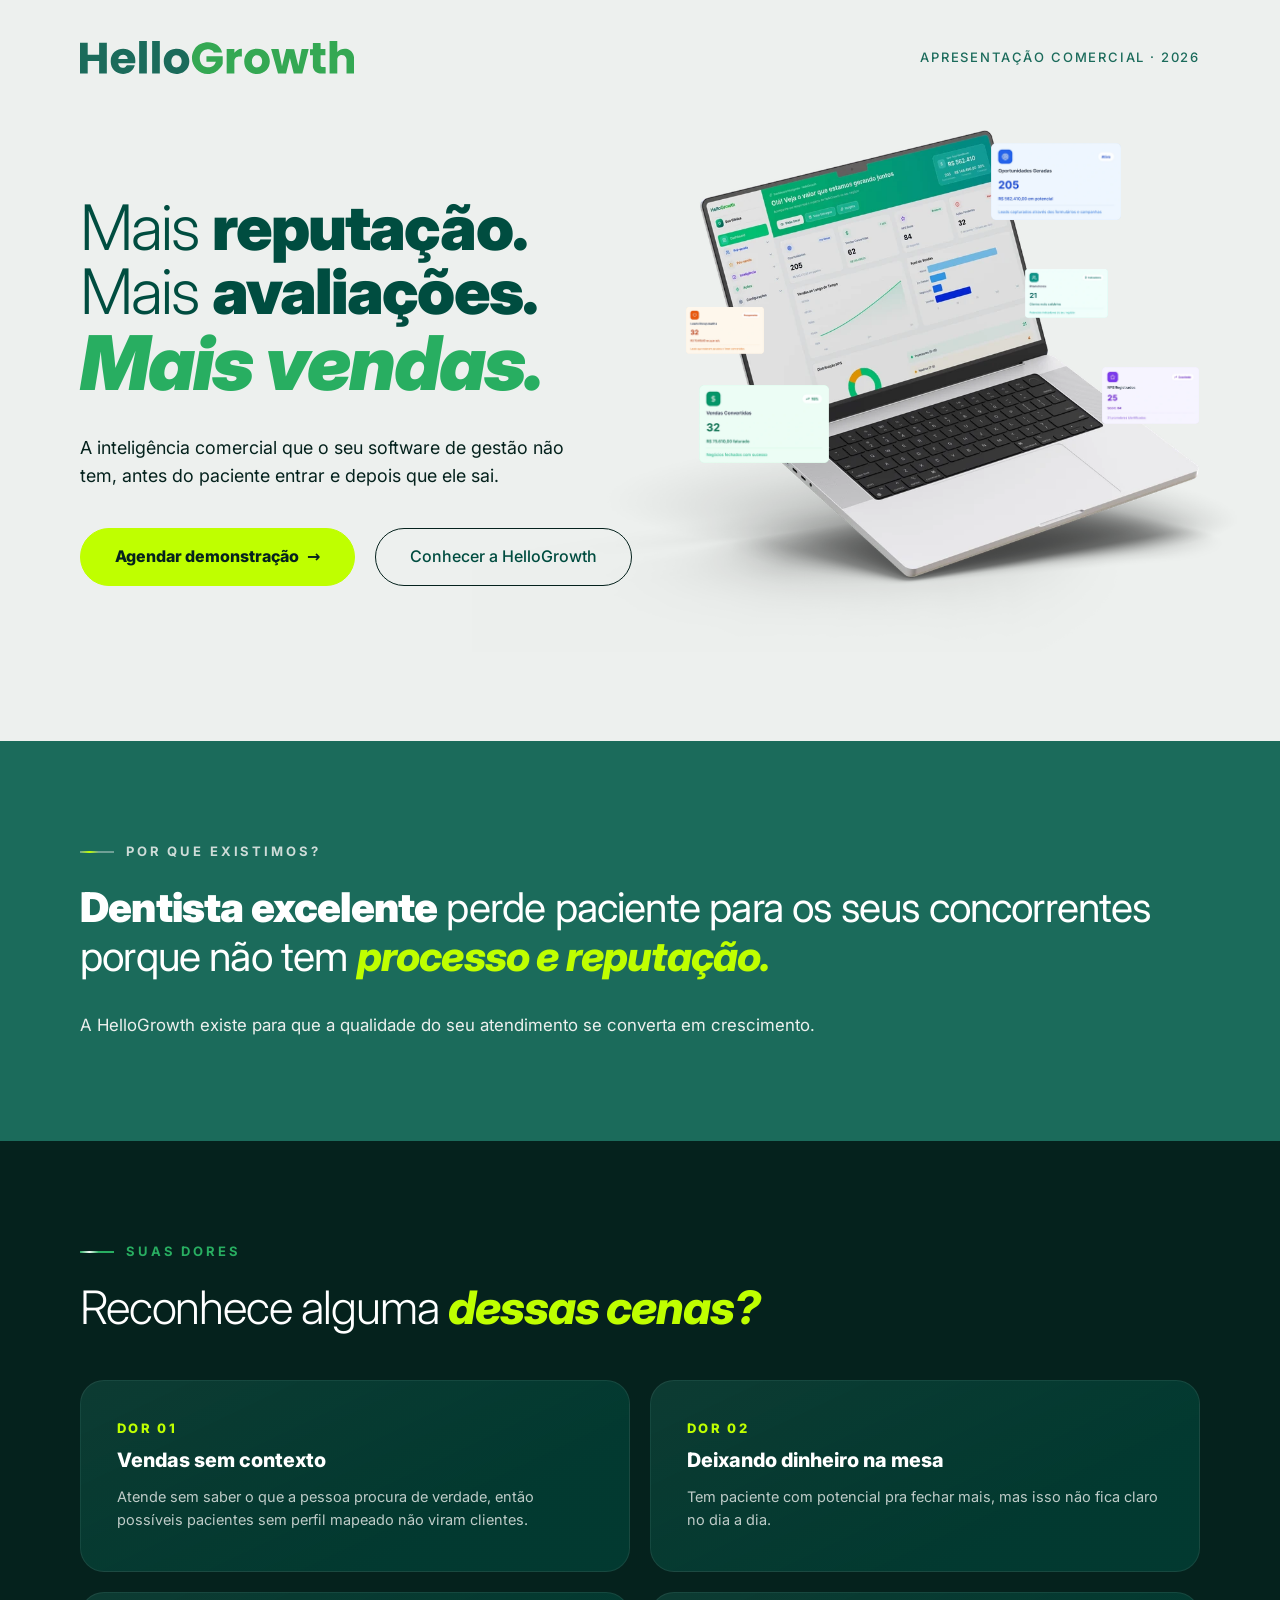
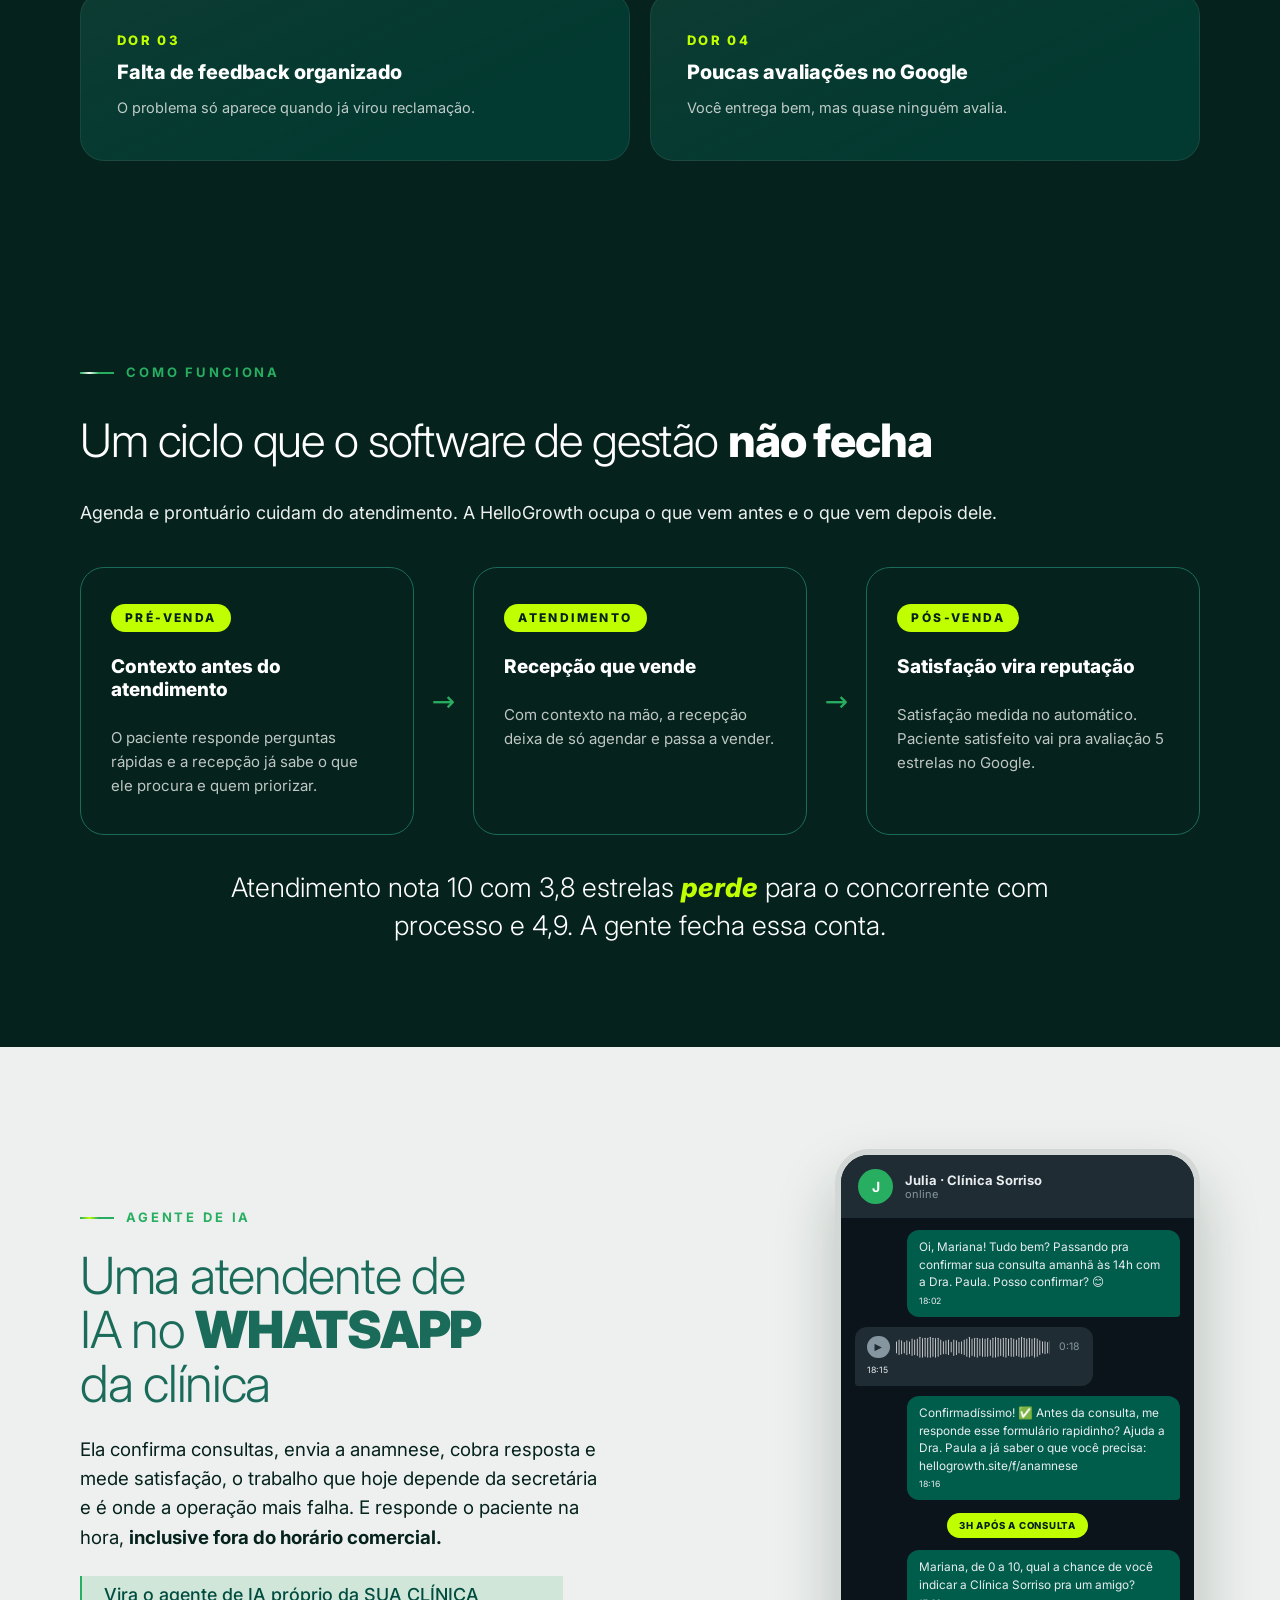
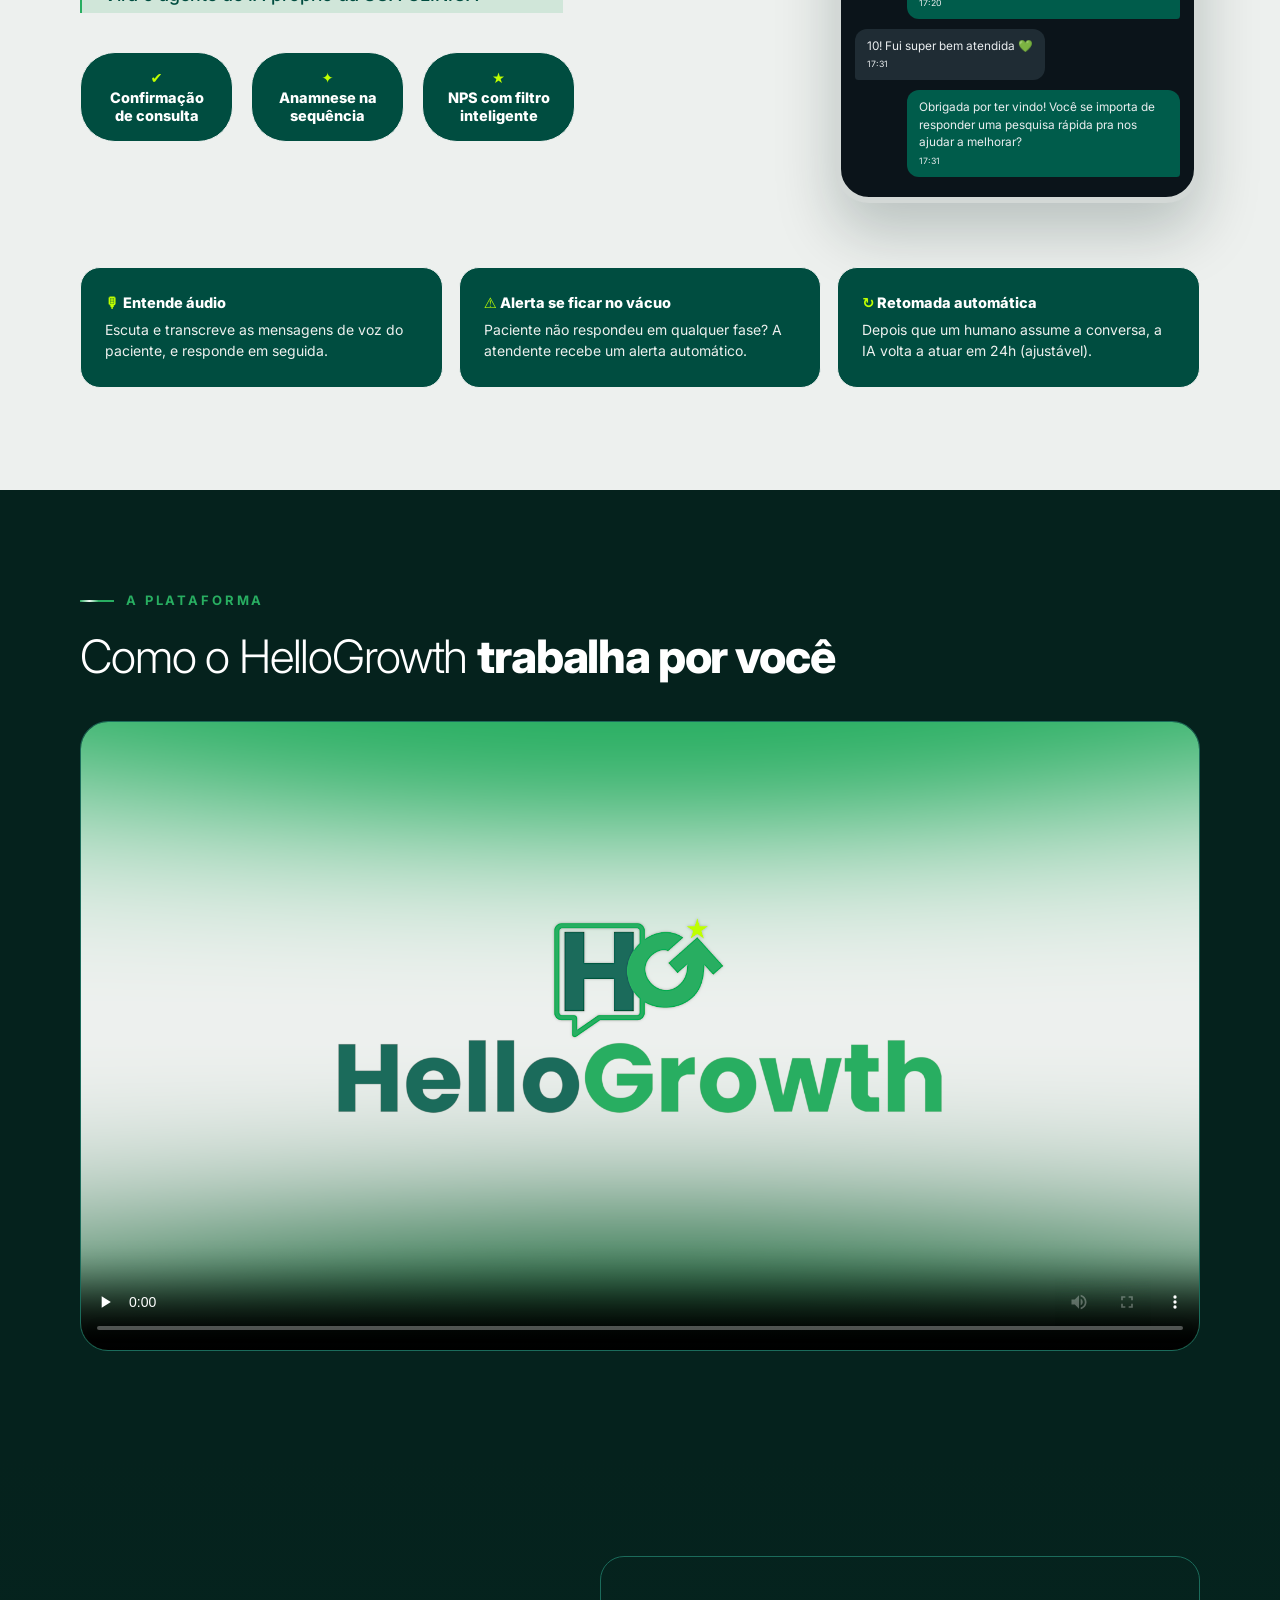
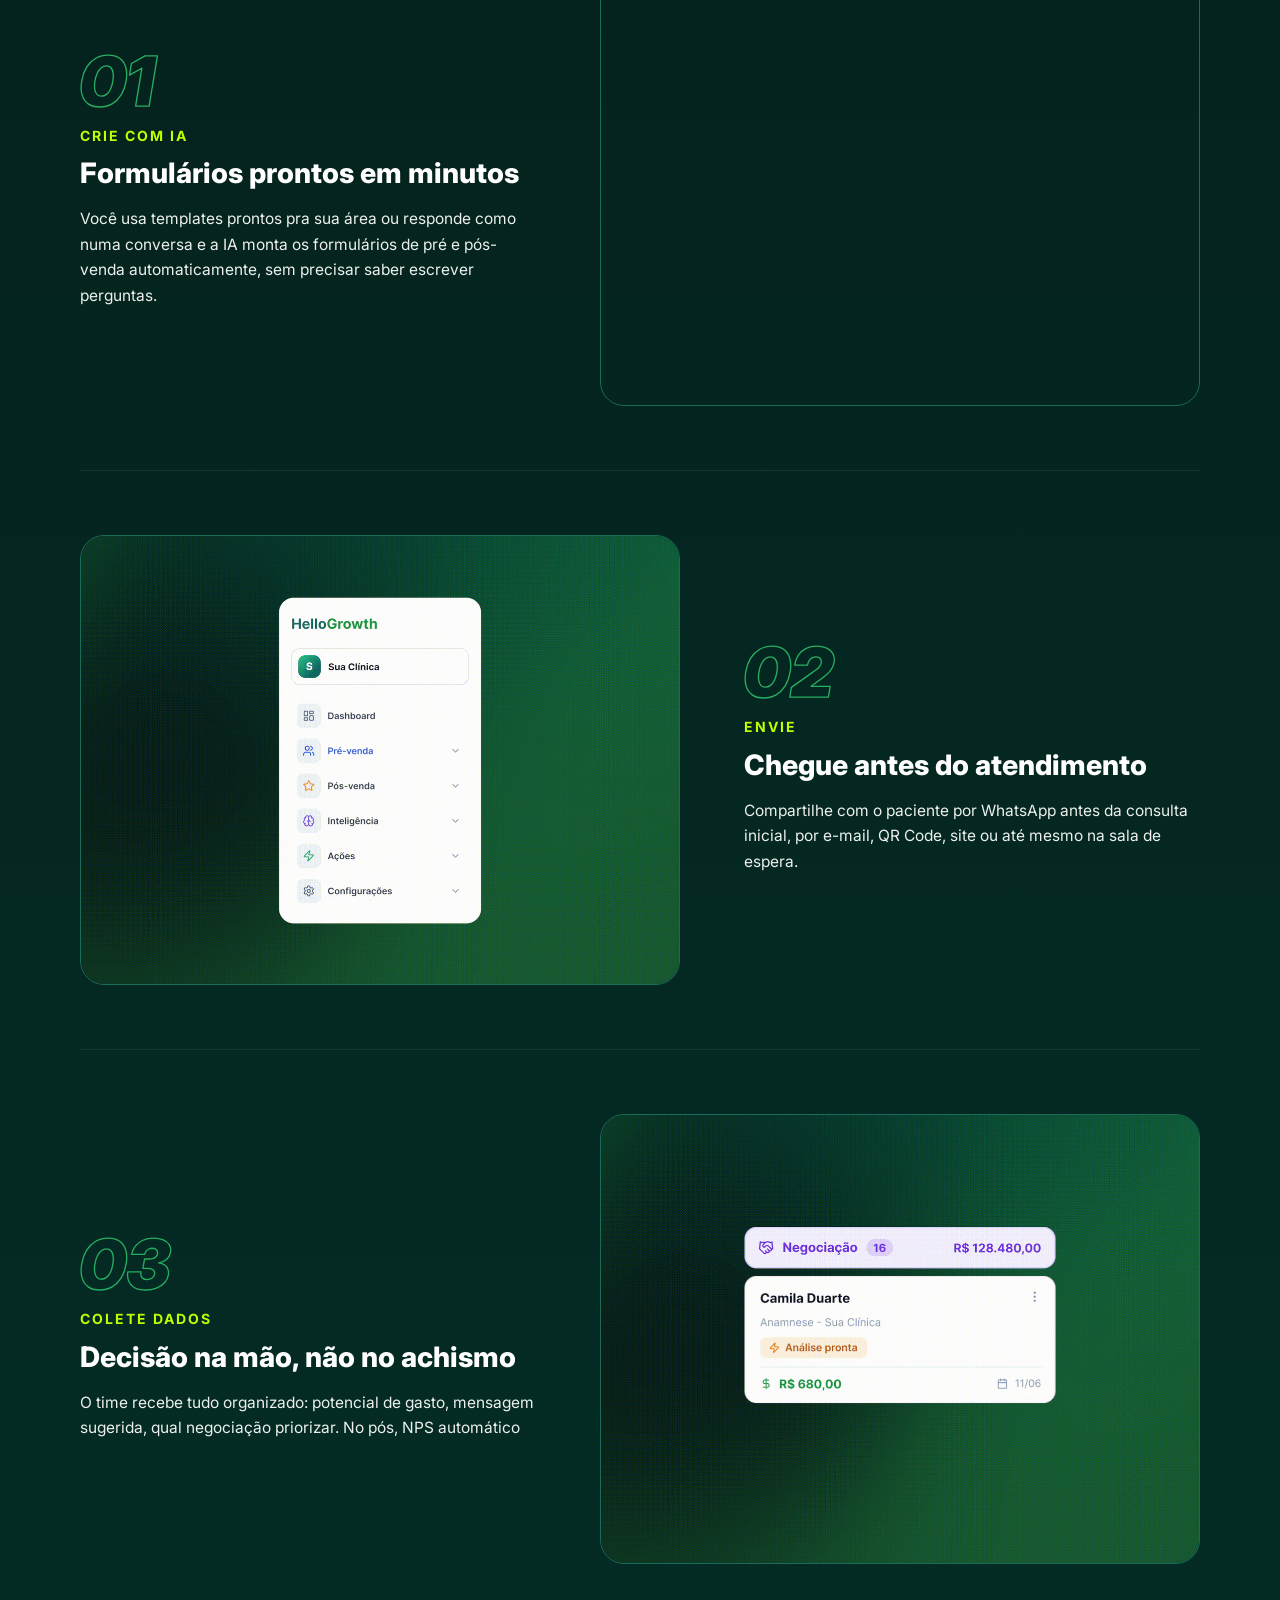
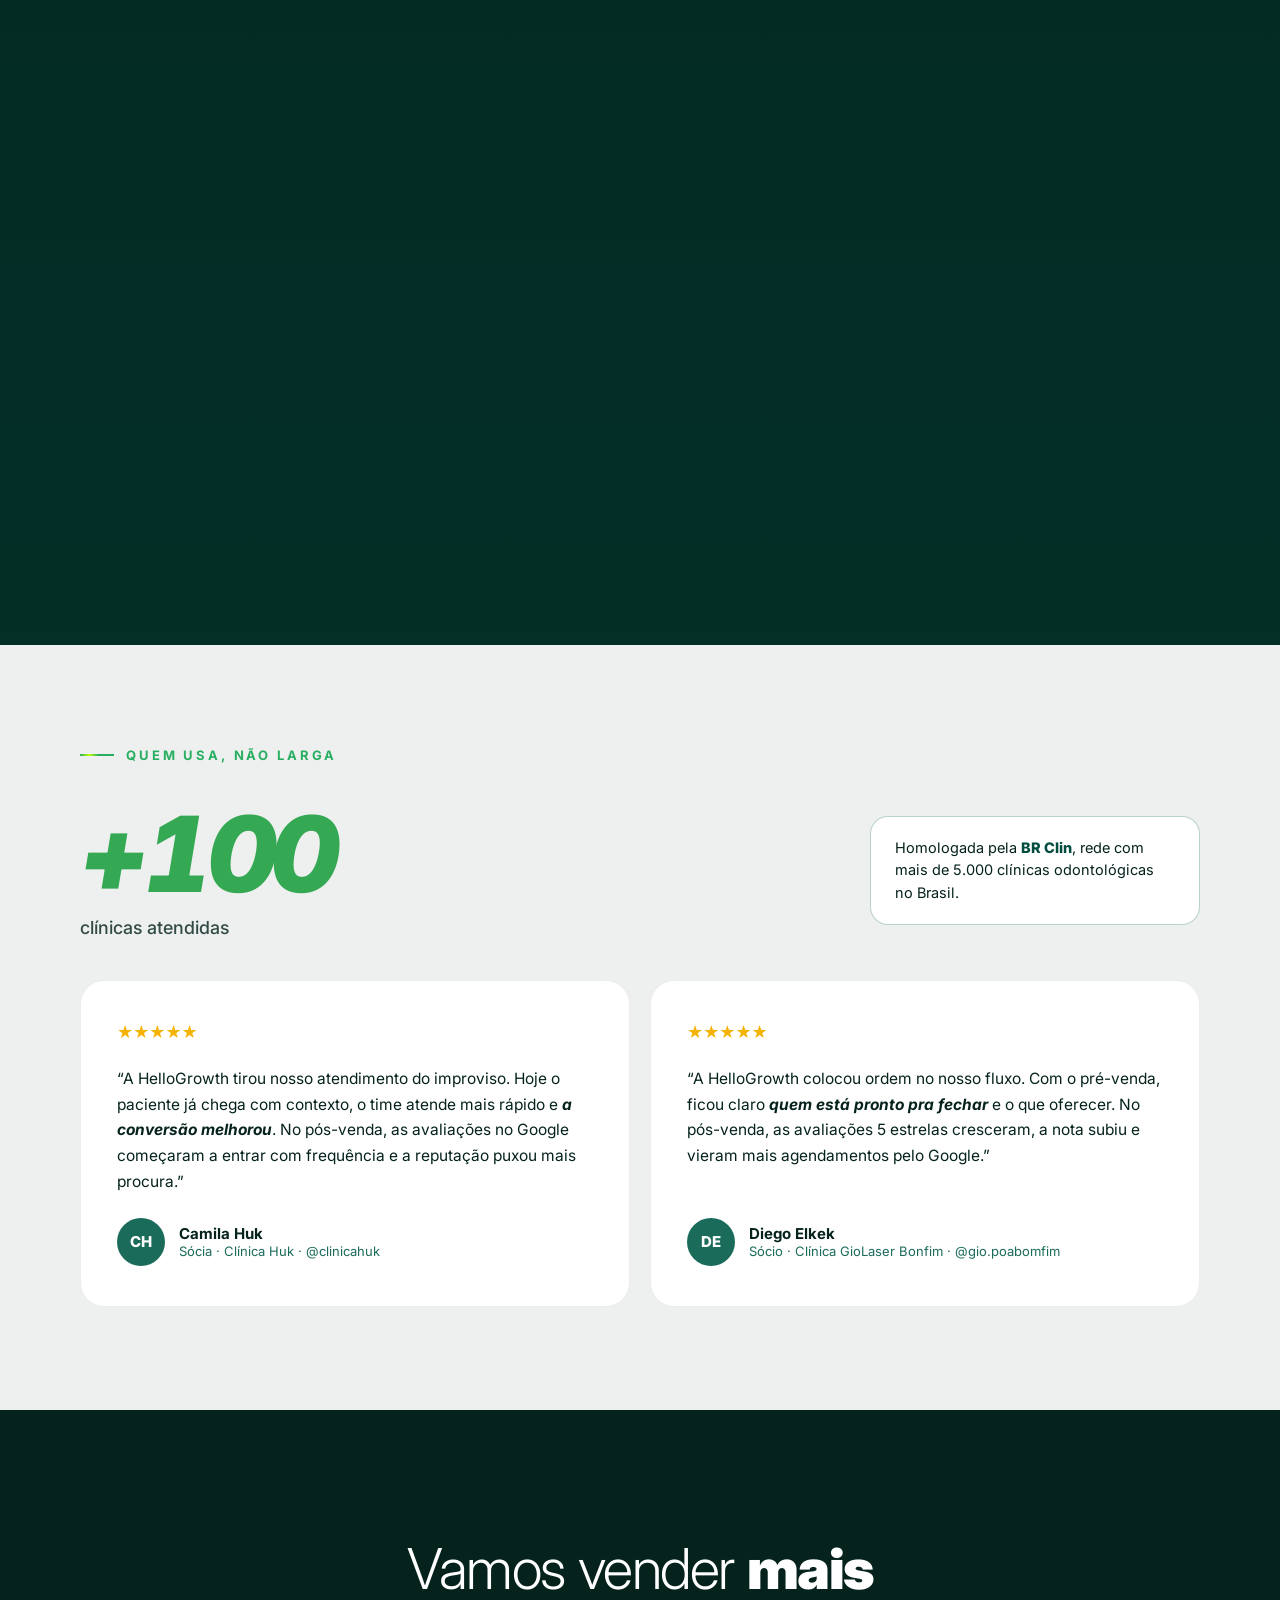
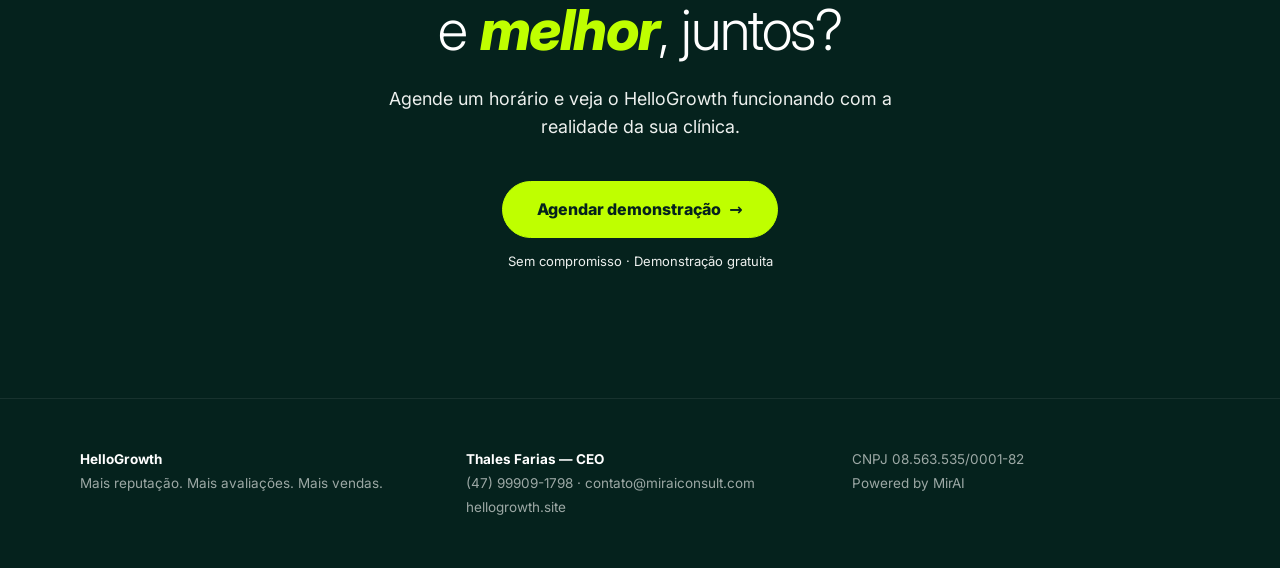
==== commit 2822f5c1: "Substitui os placeholders de mídia pelos vídeos entregues O design tinha cinco caixas de mídia pende" ====
--- a/index.html
+++ b/index.html
@@ -262,19 +262,14 @@
       <p class="eyebrow">A plataforma</p>
       <h2 class="h2">Como o HelloGrowth <strong>trabalha por você</strong></h2>
 
-      <!--
-        PLACEHOLDER DE VÍDEO — 16:9
-        Substituir a div abaixo por:
-        <video class="platform-video" controls playsinline preload="metadata" poster="assets/poster-motion.jpg">
-          <source src="assets/motion-hellogrowth-v8.webm" type="video/webm">
-          <source src="assets/motion-hellogrowth-v8.mp4" type="video/mp4">
-        </video>
-      -->
-      <div class="ph ph--video">
-        <span class="ph__play" aria-hidden="true">▶</span>
-        <p class="ph__label">PLACEHOLDER — Motion institucional da plataforma</p>
-        <p class="ph__hint">Substituir pelo Motion Hello Growth V8 (exportar .mov → .mp4/.webm)</p>
-      </div>
+      <!-- Motion Hello Growth (V10). O .mov entregue já vinha em H.264, então
+           aqui só trocou o invólucro para .mp4 — nenhum pixel foi recodificado. -->
+      <video class="platform-video" controls playsinline preload="none"
+             poster="assets/video/capa-motion.png">
+        <source src="assets/video/motion-hellogrowth.mp4" type="video/mp4">
+        <p class="video-alt">Seu navegador não reproduz este vídeo.
+          <a href="assets/video/motion-hellogrowth.mp4">Baixar o Motion institucional</a>.</p>
+      </video>
     </div>
   </section>
 
@@ -289,11 +284,12 @@
           <h3 class="step__title">Formulários prontos em minutos</h3>
           <p class="step__text">Você usa templates prontos pra sua área ou responde como numa conversa e a IA monta os formulários de pré e pós-venda automaticamente, sem precisar saber escrever perguntas.</p>
         </div>
-        <div class="ph ph--gif">
-          <span class="ph__spark" aria-hidden="true">✦</span>
-          <p class="ph__label">PLACEHOLDER — GIF criação via IA</p>
-          <p class="ph__hint">gif-passo1.gif</p>
-        </div>
+        <video class="step-loop" loop muted playsinline preload="none"
+               poster="assets/video/poster1.webp"
+               aria-label="Demonstração: a IA montando os formulários de pré e pós-venda.">
+          <source src="assets/video/passo1.webm" type="video/webm">
+          <source src="assets/video/passo1.mp4" type="video/mp4">
+        </video>
       </article>
 
       <hr class="step-rule">
@@ -305,11 +301,12 @@
           <h3 class="step__title">Chegue antes do atendimento</h3>
           <p class="step__text">Compartilhe com o paciente por WhatsApp antes da consulta inicial, por e-mail, QR Code, site ou até mesmo na sala de espera.</p>
         </div>
-        <div class="ph ph--gif">
-          <span class="ph__spark" aria-hidden="true">✦</span>
-          <p class="ph__label">PLACEHOLDER — GIF Oportunidades</p>
-          <p class="ph__hint">gif-passo2.gif</p>
-        </div>
+        <video class="step-loop" loop muted playsinline preload="none"
+               poster="assets/video/poster2.webp"
+               aria-label="Demonstração: o formulário chegando ao paciente e o quadro de oportunidades.">
+          <source src="assets/video/passo2.webm" type="video/webm">
+          <source src="assets/video/passo2.mp4" type="video/mp4">
+        </video>
       </article>
 
       <hr class="step-rule">
@@ -321,11 +318,12 @@
           <h3 class="step__title">Decisão na mão, não no achismo</h3>
           <p class="step__text">O time recebe tudo organizado: potencial de gasto, mensagem sugerida, qual negociação priorizar. No pós, NPS automático</p>
         </div>
-        <div class="ph ph--gif">
-          <span class="ph__spark" aria-hidden="true">✦</span>
-          <p class="ph__label">PLACEHOLDER — GIF entrando no cliente no quadro de oportunidades</p>
-          <p class="ph__hint">gif-passo3.gif</p>
-        </div>
+        <video class="step-loop" loop muted playsinline preload="none"
+               poster="assets/video/poster3.webp"
+               aria-label="Demonstração: abrindo um cliente dentro do quadro de oportunidades.">
+          <source src="assets/video/passo3.webm" type="video/webm">
+          <source src="assets/video/passo3.mp4" type="video/mp4">
+        </video>
       </article>
 
       <hr class="step-rule">
@@ -337,11 +335,12 @@
           <h3 class="step__title">Um painel para tudo</h3>
           <p class="step__text">Prioridades, oportunidades e satisfação num lugar só, com sugestões de ação.</p>
         </div>
-        <div class="ph ph--gif">
-          <span class="ph__spark" aria-hidden="true">✦</span>
-          <p class="ph__label">PLACEHOLDER — GIF dashboard e insights</p>
-          <p class="ph__hint">gif-passo4.gif</p>
-        </div>
+        <video class="step-loop" loop muted playsinline preload="none"
+               poster="assets/video/poster4.webp"
+               aria-label="Demonstração: o painel com prioridades, oportunidades e NPS.">
+          <source src="assets/video/passo4.webm" type="video/webm">
+          <source src="assets/video/passo4.mp4" type="video/mp4">
+        </video>
       </article>
 
     </div>
@@ -429,11 +428,37 @@
 (function () {
   window.__hgAnim = true;
   var root = document.documentElement;
+  var temIO = 'IntersectionObserver' in window;
+  var semMovimento = window.matchMedia('(prefers-reduced-motion: reduce)').matches;
+  var loops = document.querySelectorAll('.step-loop');
+
+  // Os vídeos dos passos fazem o papel dos antigos GIFs: rodam em laço, mudos,
+  // sem controles. Mas só enquanto estão à vista — fora da tela seriam rede e
+  // processador gastos à toa. Como carregam com preload="none", nada é baixado
+  // antes da hora.
+  if (semMovimento || !temIO) {
+    // Aqui o laço automático seria justamente o que a pessoa pediu para não
+    // acontecer, então o vídeo fica parado no pôster e ganha controles.
+    Array.prototype.forEach.call(loops, function (v) { v.controls = true; });
+  } else {
+    var loopIO = new IntersectionObserver(function (entries) {
+      entries.forEach(function (e) {
+        if (e.isIntersecting) {
+          // navegadores podem recusar o play(); a promessa rejeitada não pode
+          // virar erro solto no console
+          var p = e.target.play();
+          if (p && p.catch) p.catch(function () {});
+        } else {
+          e.target.pause();
+        }
+      });
+    }, { threshold: 0.25 });
+    Array.prototype.forEach.call(loops, function (v) { loopIO.observe(v); });
+  }
 
   // Sem suporte a IntersectionObserver ou com movimento reduzido, a página
   // aparece inteira de uma vez — que é o comportamento correto nos dois casos.
-  if (!('IntersectionObserver' in window) ||
-      window.matchMedia('(prefers-reduced-motion: reduce)').matches) {
+  if (!temIO || semMovimento) {
     root.classList.remove('js');
     return;
   }
@@ -458,8 +483,8 @@
     ['.phone',               ':self',                                  0, 100],
     ['.phone__chat',         ':scope > *',                           330, 500],
     ['.feat-grid',           '.feat',                                 90,   0],
-    ['#plataforma .wrap',    '.eyebrow, .h2, .ph--video',             90,   0],
-    ['.step',                '.step__num, .step__tag, .step__title, .step__text, .ph--gif', 80, 0],
+    ['#plataforma .wrap',    '.eyebrow, .h2, .platform-video',        90,   0],
+    ['.step',                '.step__num, .step__tag, .step__title, .step__text, .step-loop', 80, 0],
     ['.step-rule',           ':self',                                  0,   0, 'line'],
     ['#clientes .wrap',      '.eyebrow',                               0,   0],
     ['.proof-head',          ':scope > *',                           140,   0],
--- a/css/styles.css
+++ b/css/styles.css
@@ -723,38 +723,39 @@
   .ai-grid { grid-template-columns: minmax(0, 1fr) 365px; }
 }
 
-/* ========================================================== placeholders */
-.ph {
-  display: flex;
-  flex-direction: column;
-  align-items: center;
-  justify-content: center;
-  gap: 12px;
-  text-align: center;
-  padding: 24px;
-  color: var(--green-2);
-}
-.ph__label { font-weight: 700; line-height: 1.4; }
-.ph__hint  { font-size: var(--fs-xs); font-weight: 400; line-height: 1.4; opacity: 0.65; }
-.ph__play,
-.ph__spark { font-size: 2.125rem; font-weight: 400; line-height: 1.2; }
-
-.ph--video {
+/* ================================================================ mídia */
+/* As caixas mantêm as proporções das do design (16:9 e 4:3), que são também
+   as dos arquivos entregues — daí object-fit: cover não cortar nada. */
+.platform-video,
+.step-loop {
+  display: block;
+  width: 100%;
+  height: auto;
+  object-fit: cover;
+  border: 1.5px solid var(--teal);
+}
+
+.platform-video {
   margin-top: clamp(32px, 4vw, 40px);
   aspect-ratio: 16 / 9;
-  background: rgba(0, 0, 0, 0.25);
-  border: 1.5px solid var(--teal);
+  background: #000;
   border-radius: 28px;
 }
-.ph--video .ph__label { font-size: 0.9375rem; }
-
-.ph--gif {
+
+.step-loop {
   aspect-ratio: 4 / 3;
   background: rgba(27, 107, 91, 0.16);
-  border: 1.5px dashed var(--teal);
   border-radius: 24px;
 }
-.ph--gif .ph__label { font-size: 0.875rem; }
+
+/* Só aparece se o navegador não souber tocar nenhuma das fontes; nesse caso o
+   <video> não ocupa espaço e o texto precisa do seu próprio respiro. */
+.video-alt {
+  padding: 24px;
+  text-align: center;
+  line-height: 1.5;
+  color: var(--green-2);
+}
 
 /* ============================================================== passos */
 .steps {
@@ -1038,17 +1039,22 @@
 .js .reveal--line        { transform: scaleX(0); transform-origin: left center; }
 .js .reveal--line.is-in  { transform: scaleX(1); }
 
-/* cards das dores entram cada um pelo seu lado do grid */
+/* Cards das dores entram cada um pelo seu lado do grid, e a etiqueta
+   acompanha o lado do próprio card.
+
+   As regras de repouso (.is-in) repetem os mesmos seletores das de partida.
+   Sem isso a de partida vence por especificidade e o elemento nunca volta ao
+   lugar — foi o que deixou "DOR 01" e "DOR 03" deslocadas para a esquerda. */
 @media (min-width: 720px) {
   .js .reveal--side:nth-child(odd)  { transform: translateX(-30px) scale(0.985); }
   .js .reveal--side:nth-child(even) { transform: translateX(30px) scale(0.985); }
-  .js .reveal--side.is-in           { transform: none; }
-
-  /* a etiqueta acompanha o lado do próprio card; antes ela crescia do centro
-     e parecia vir sempre da direita, brigando com os cards que vêm da esquerda */
+  .js .reveal--side:nth-child(odd).is-in,
+  .js .reveal--side:nth-child(even).is-in { transform: none; }
+
   .js .pain-card:nth-child(odd)  .reveal--tag { transform: translateX(-26px); }
   .js .pain-card:nth-child(even) .reveal--tag { transform: translateX(26px); }
-  .js .reveal--tag.is-in                      { transform: none; }
+  .js .pain-card:nth-child(odd)  .reveal--tag.is-in,
+  .js .pain-card:nth-child(even) .reveal--tag.is-in { transform: none; }
 }
 
 /* etiquetas e selos surgem crescendo, com um leve exagero no fim */
@@ -1071,7 +1077,8 @@
 .js .msg.reveal            { transform: translate(0, 10px) scale(0.96); }
 .js .msg--out.reveal       { transform: translate(16px, 8px) scale(0.96); }
 .js .msg--in.reveal        { transform: translate(-16px, 8px) scale(0.96); }
-.js .msg.reveal.is-in      { transform: none; }
+.js .msg--out.reveal.is-in,
+.js .msg--in.reveal.is-in  { transform: none; }
 .js .chat-divider.reveal   { transform: scale(0.9); }
 .js .chat-divider.reveal.is-in { transform: none; }
 
@@ -1109,7 +1116,7 @@
 }
 
 /* micro-interações de hover, só onde existe cursor de verdade */
-.pain-card, .stage, .feat, .quote, .ph--gif, .ph--video, .proof-badge {
+.pain-card, .stage, .feat, .quote, .step-loop, .platform-video, .proof-badge {
   transition: transform 300ms ease, border-color 300ms ease;
 }
 .btn span { display: inline-block; transition: transform 250ms ease; }
@@ -1125,8 +1132,8 @@
   .stage:hover      { transform: translateY(-4px); border-color: var(--green-2); }
   .feat:hover       { transform: translateY(-3px); }
   .quote:hover      { transform: translateY(-4px); border-color: rgba(5, 34, 29, 0.16); }
-  .ph--gif:hover,
-  .ph--video:hover  { border-color: var(--green-2); }
+  .step-loop:hover,
+  .platform-video:hover { border-color: var(--green-2); }
   .proof-badge:hover{ transform: translateY(-3px); }
   .btn:hover span   { transform: translateX(4px); }
 }
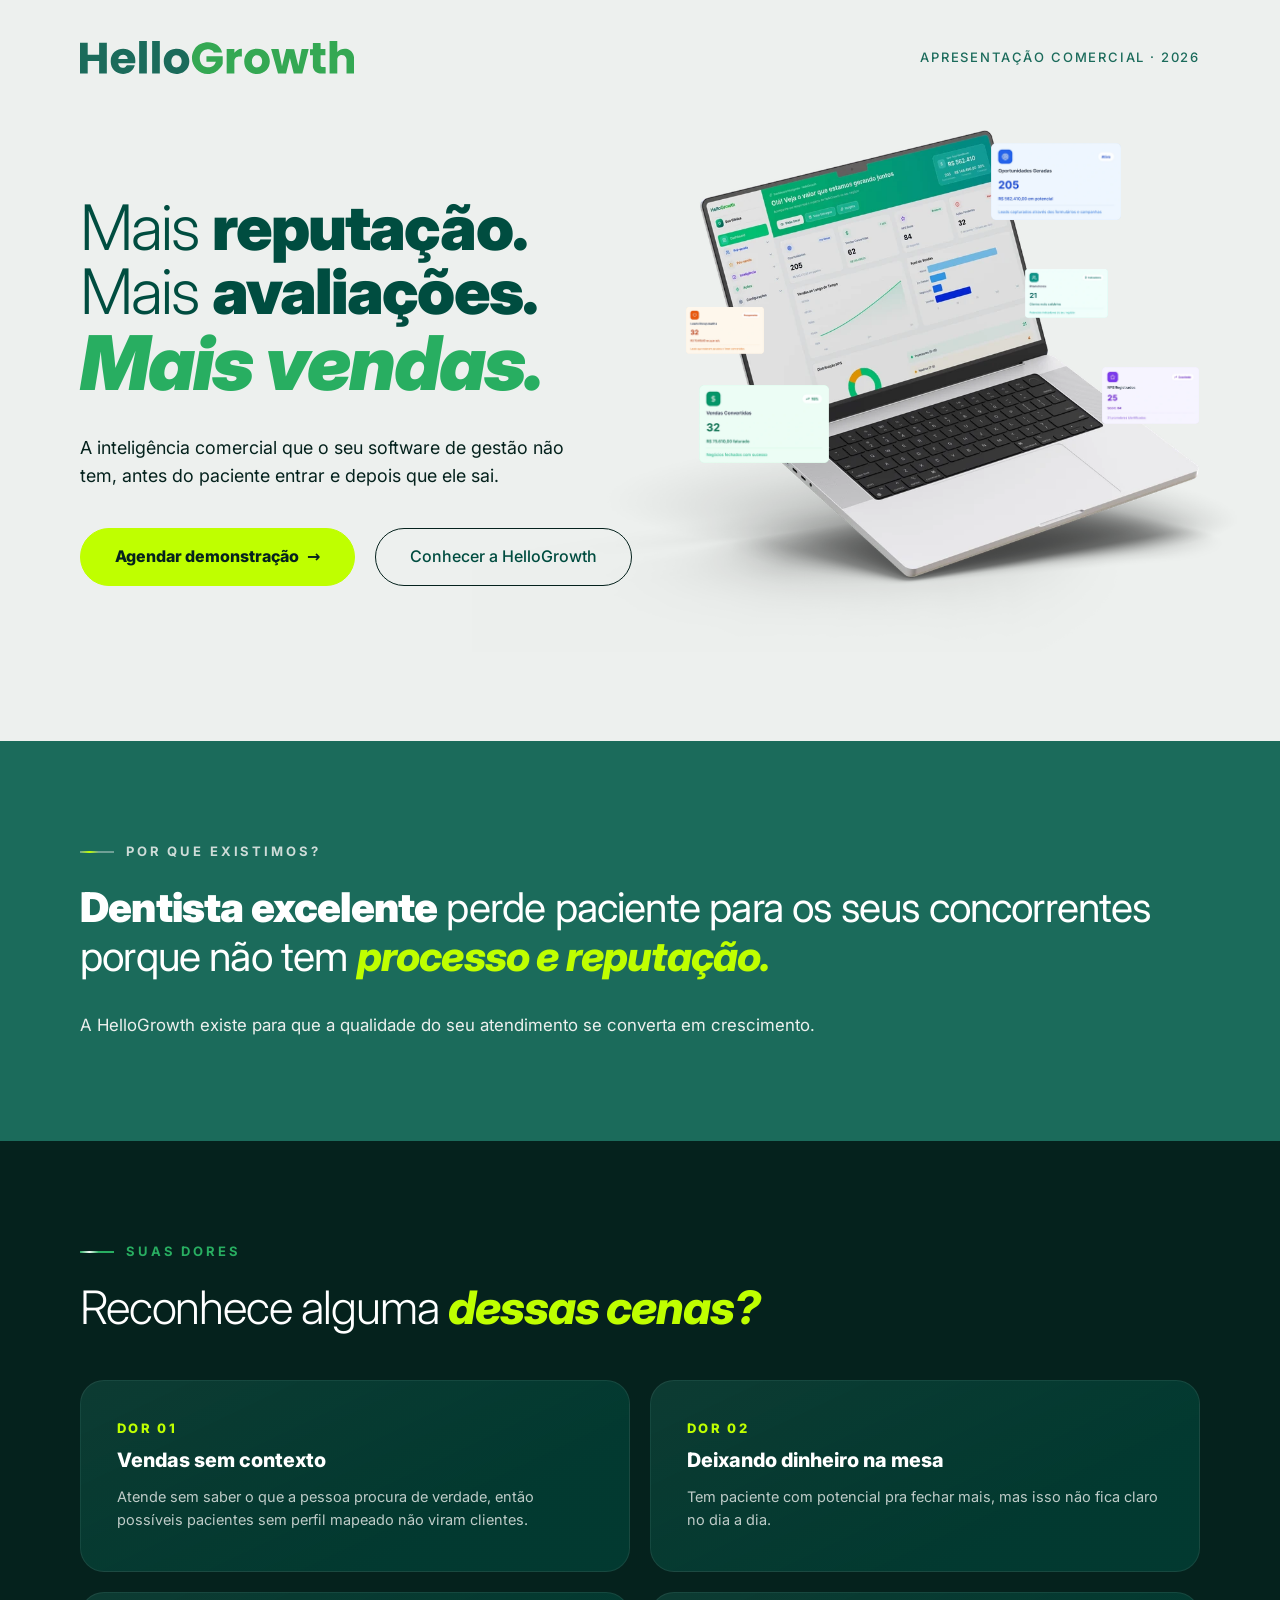
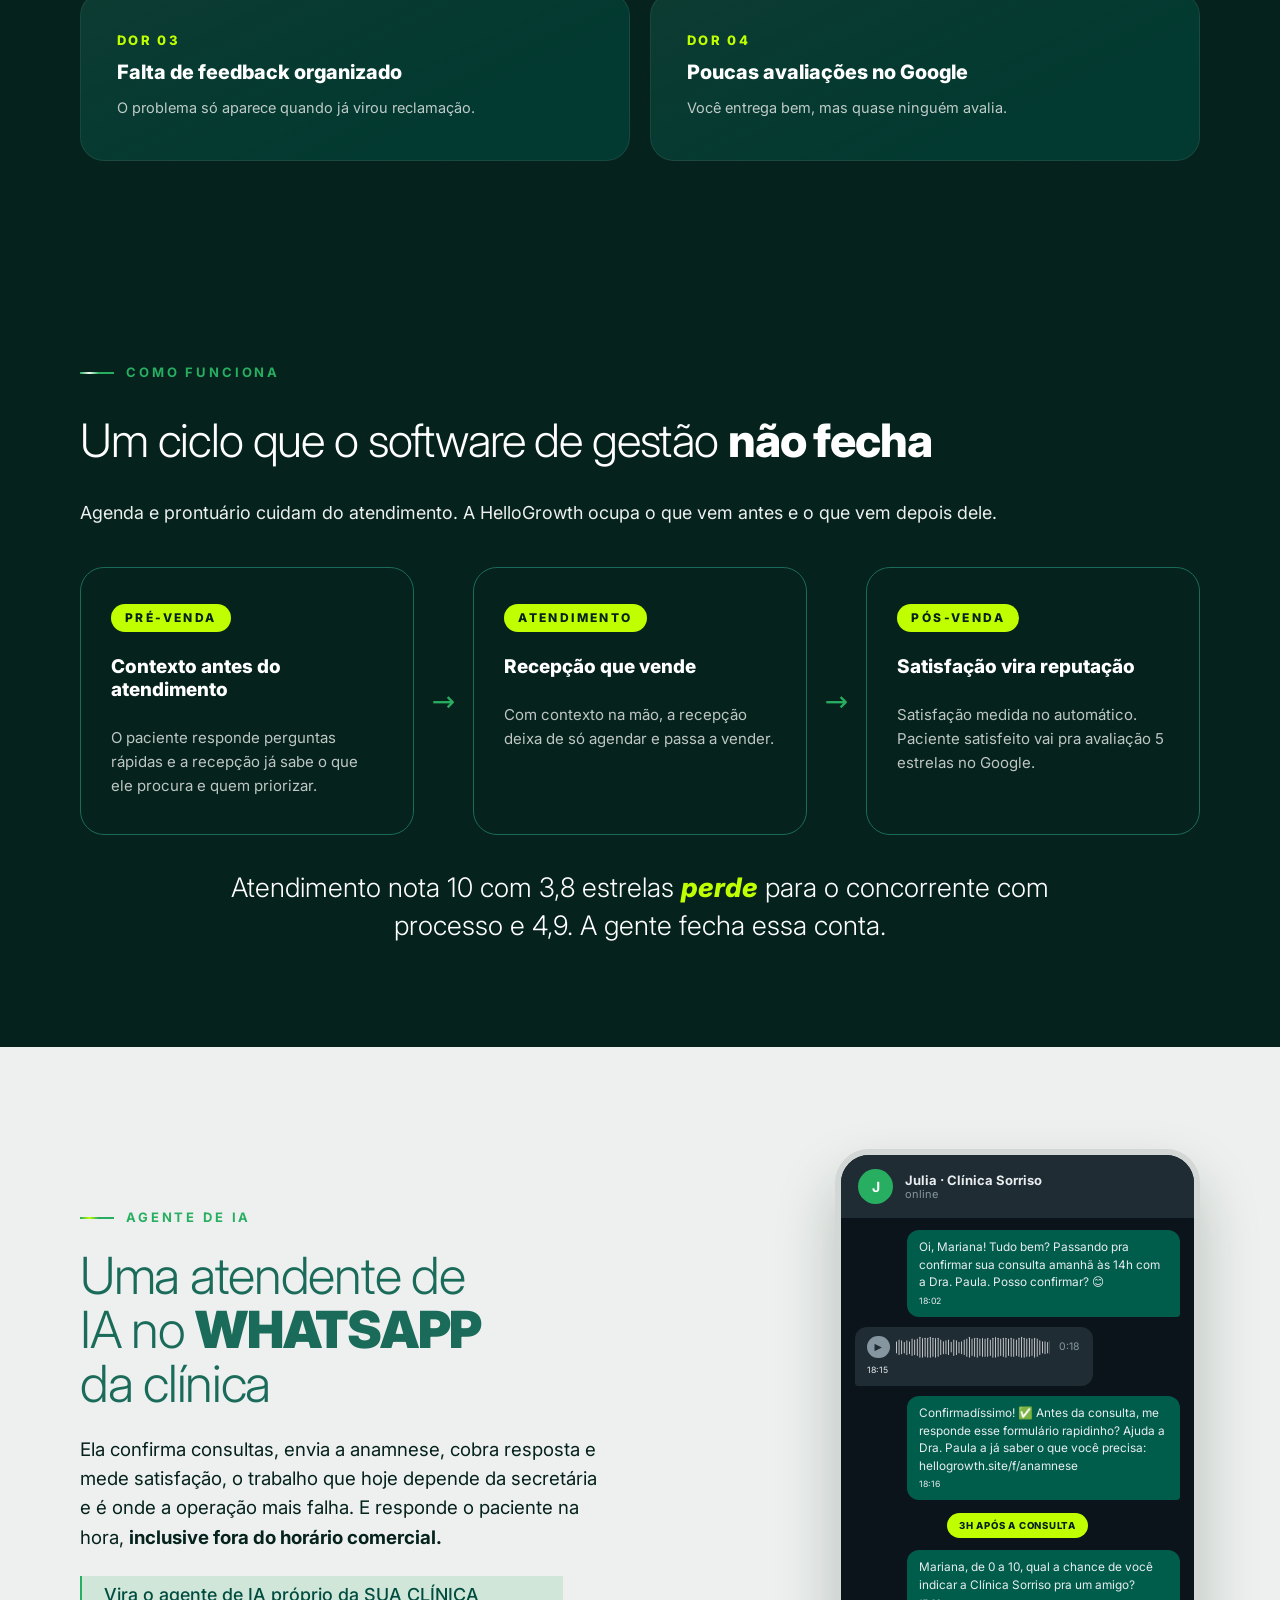
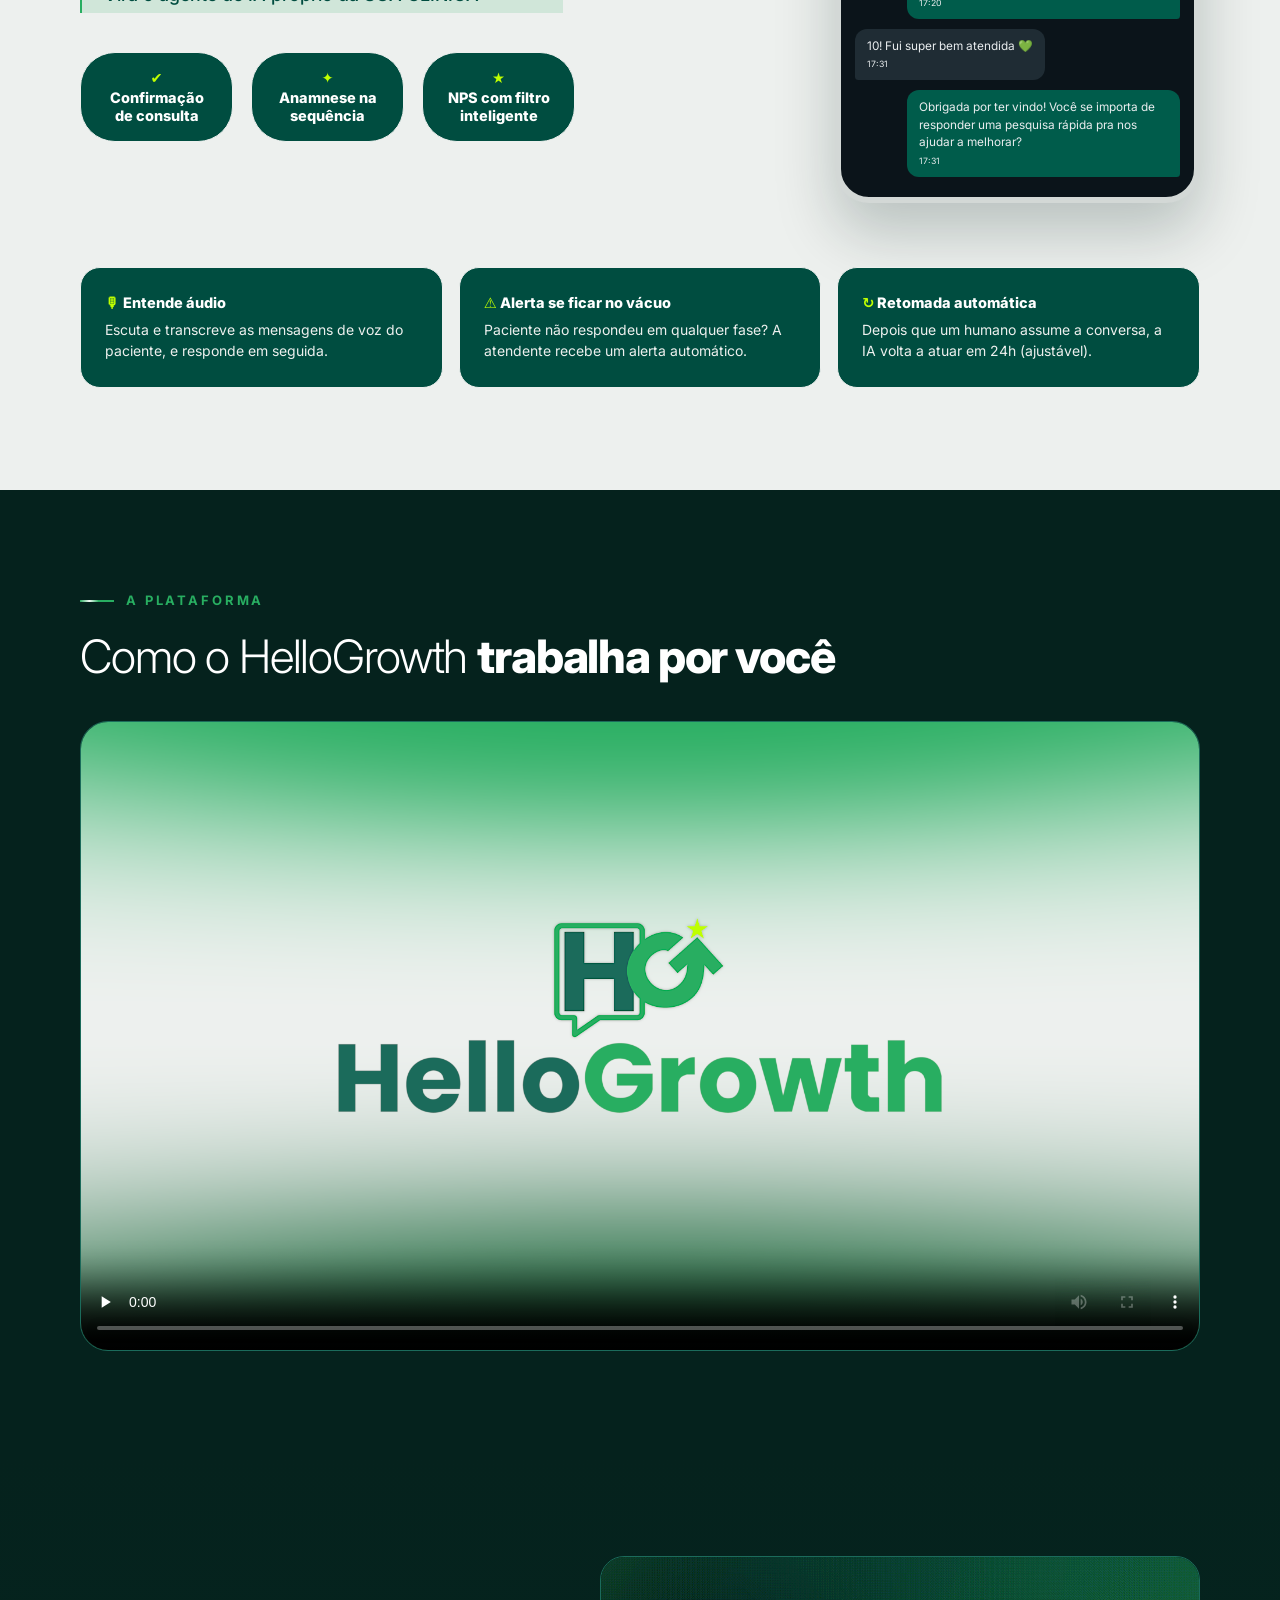
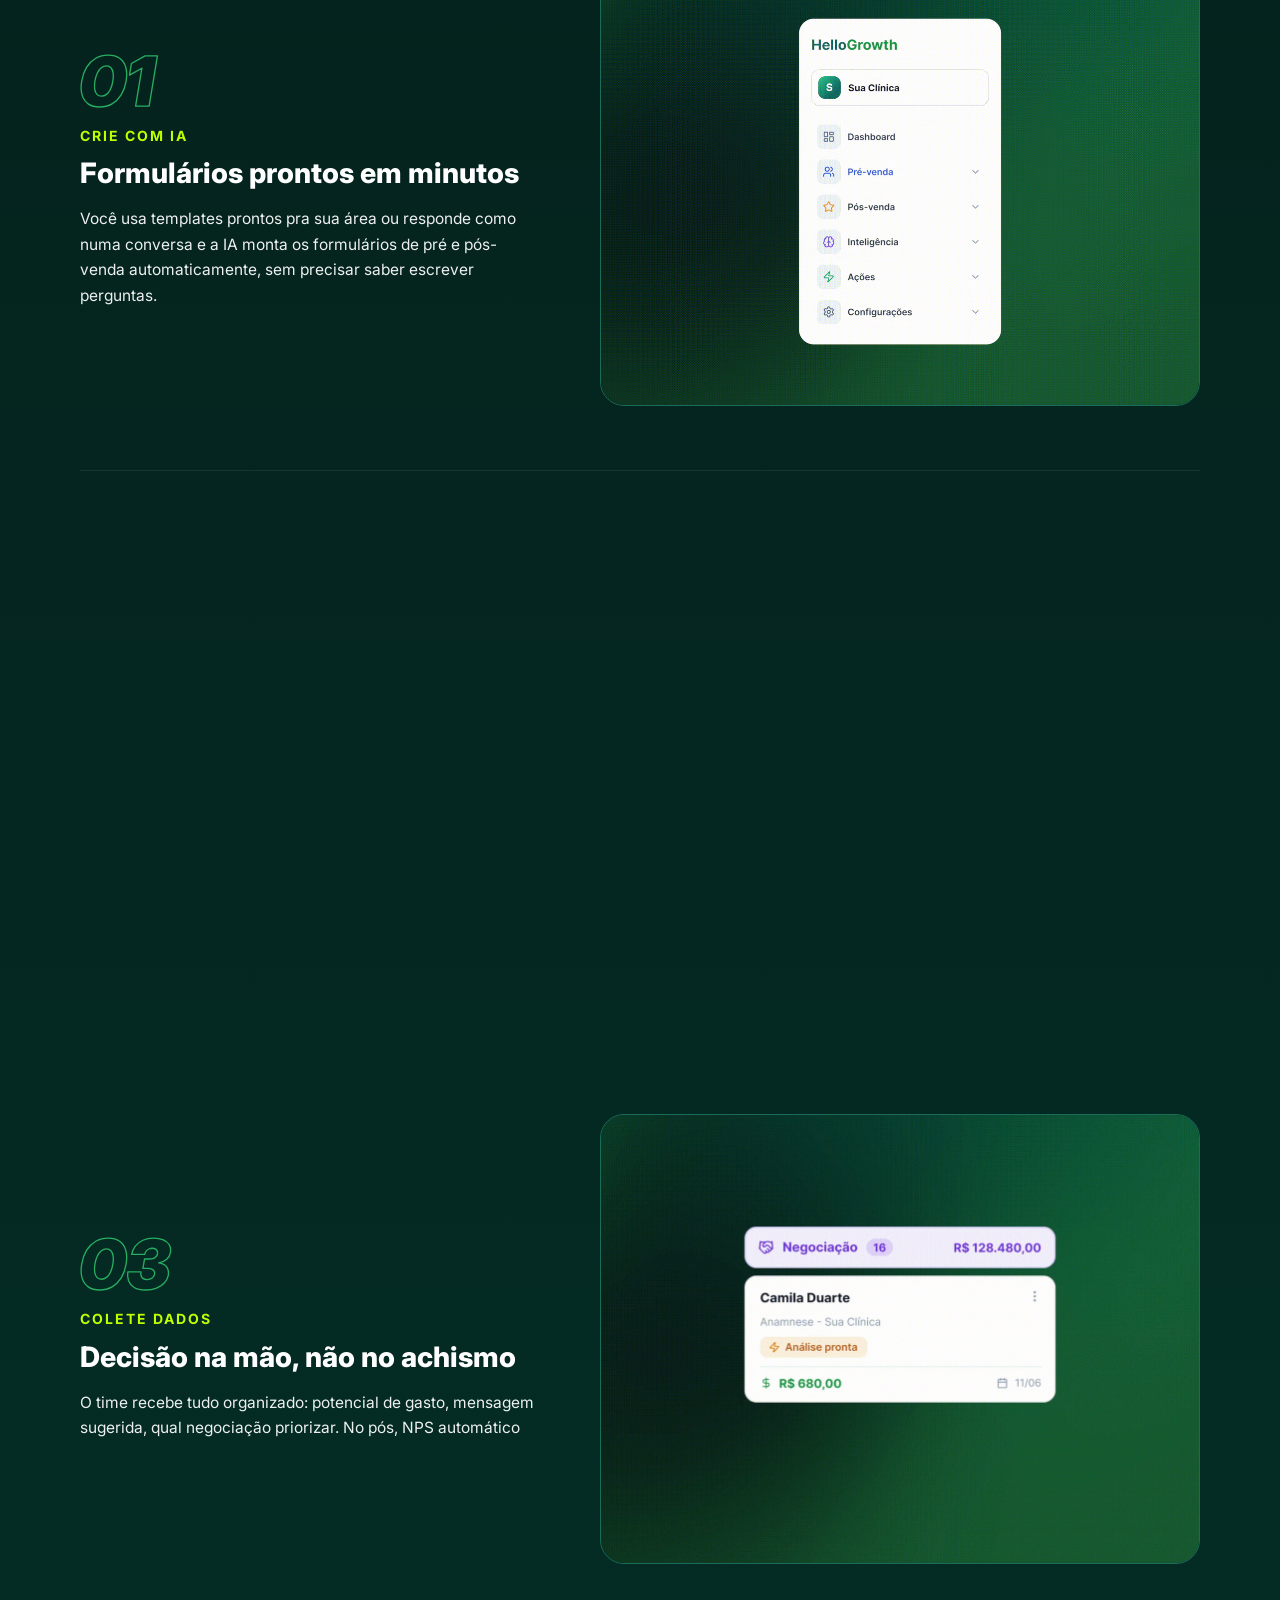
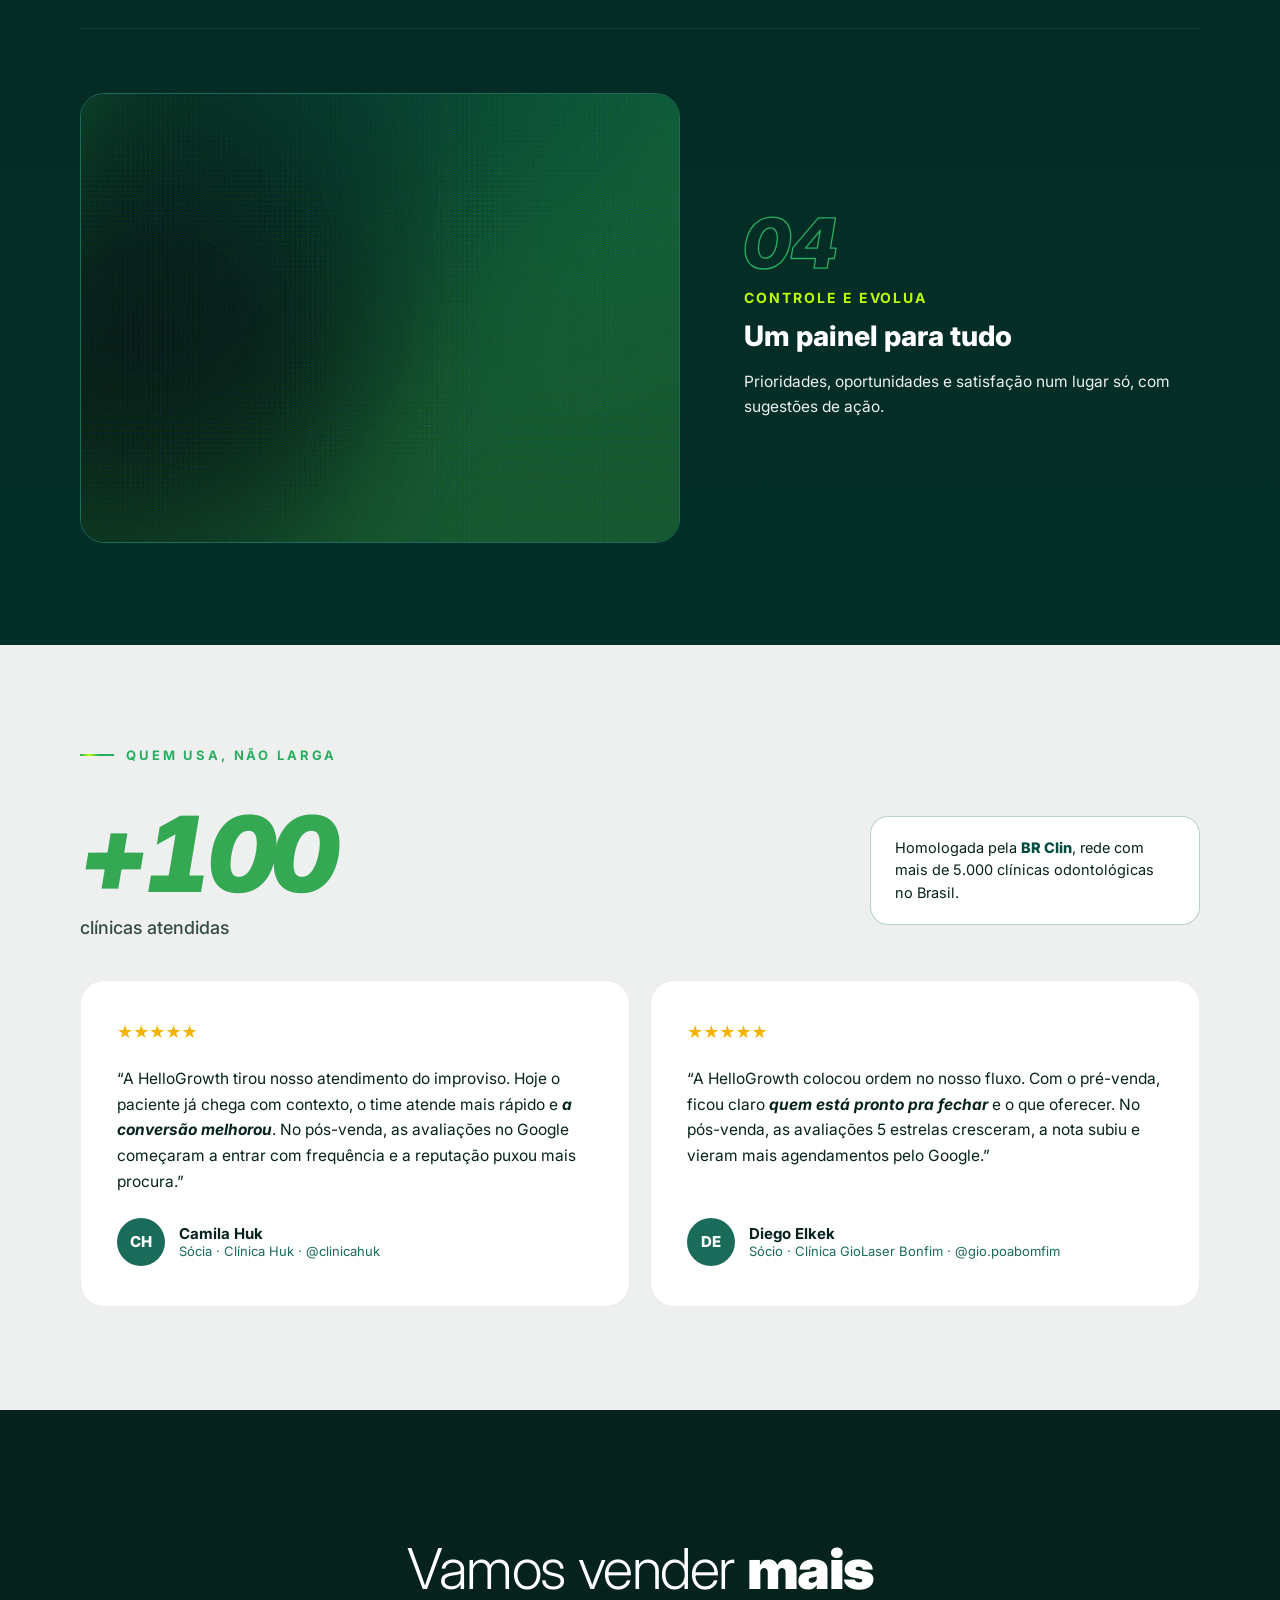
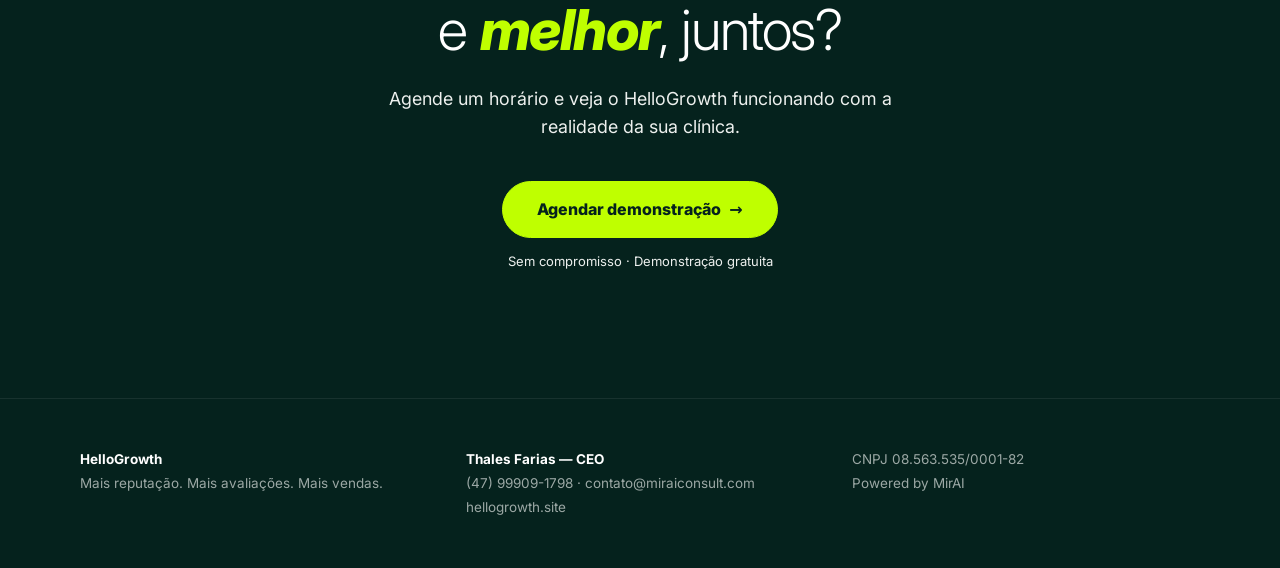
==== commit 42a951e3: "Corrige os laços dos passos, que ficavam parados no iPhone Os <source> de WebM iam declarados como t" ====
--- a/index.html
+++ b/index.html
@@ -287,7 +287,8 @@
         <video class="step-loop" loop muted playsinline preload="none"
                poster="assets/video/poster1.webp"
                aria-label="Demonstração: a IA montando os formulários de pré e pós-venda.">
-          <source src="assets/video/passo1.webm" type="video/webm">
+          <source src="assets/video/passo1.webm"
+                  type='video/webm; codecs="vp09.01.30.08"'>
           <source src="assets/video/passo1.mp4" type="video/mp4">
         </video>
       </article>
@@ -304,7 +305,8 @@
         <video class="step-loop" loop muted playsinline preload="none"
                poster="assets/video/poster2.webp"
                aria-label="Demonstração: o formulário chegando ao paciente e o quadro de oportunidades.">
-          <source src="assets/video/passo2.webm" type="video/webm">
+          <source src="assets/video/passo2.webm"
+                  type='video/webm; codecs="vp09.01.30.08"'>
           <source src="assets/video/passo2.mp4" type="video/mp4">
         </video>
       </article>
@@ -321,7 +323,8 @@
         <video class="step-loop" loop muted playsinline preload="none"
                poster="assets/video/poster3.webp"
                aria-label="Demonstração: abrindo um cliente dentro do quadro de oportunidades.">
-          <source src="assets/video/passo3.webm" type="video/webm">
+          <source src="assets/video/passo3.webm"
+                  type='video/webm; codecs="vp09.01.30.08"'>
           <source src="assets/video/passo3.mp4" type="video/mp4">
         </video>
       </article>
@@ -338,7 +341,8 @@
         <video class="step-loop" loop muted playsinline preload="none"
                poster="assets/video/poster4.webp"
                aria-label="Demonstração: o painel com prioridades, oportunidades e NPS.">
-          <source src="assets/video/passo4.webm" type="video/webm">
+          <source src="assets/video/passo4.webm"
+                  type='video/webm; codecs="vp09.01.30.08"'>
           <source src="assets/video/passo4.mp4" type="video/mp4">
         </video>
       </article>
@@ -432,10 +436,36 @@
   var semMovimento = window.matchMedia('(prefers-reduced-motion: reduce)').matches;
   var loops = document.querySelectorAll('.step-loop');
 
+  function tocar(v) {
+    var p = v.play();
+    // navegadores podem recusar o play(); promessa rejeitada não pode virar
+    // erro solto no console
+    if (p && p.catch) p.catch(function () {});
+  }
+
+  // Rede de segurança do WebM. O arquivo é VP9 no perfil 1 (4:4:4) e o Safari
+  // só decodifica o perfil 0 — mas, perguntado por "video/webm" sem detalhe,
+  // ele responde que sabe tocar, fica com esse <source> e só descobre o
+  // problema ao decodificar, quando já não volta atrás sozinho. Por isso o
+  // codec vai declarado no <source>, o que o faz recusar de saída e cair no
+  // MP4. Se ainda assim algum navegador escorregar, aqui a troca é forçada.
+  function cairNoMp4(v) {
+    var mp4 = v.querySelector('source[type^="video/mp4"]');
+    if (!mp4 || v.getAttribute('data-hg-mp4')) return;
+    v.setAttribute('data-hg-mp4', '1');
+    v.src = mp4.src;   // atribuir src ignora a lista de <source>
+    v.load();
+    tocar(v);
+  }
+
   // Os vídeos dos passos fazem o papel dos antigos GIFs: rodam em laço, mudos,
   // sem controles. Mas só enquanto estão à vista — fora da tela seriam rede e
   // processador gastos à toa. Como carregam com preload="none", nada é baixado
   // antes da hora.
+  Array.prototype.forEach.call(loops, function (v) {
+    v.addEventListener('error', function () { cairNoMp4(v); });
+  });
+
   if (semMovimento || !temIO) {
     // Aqui o laço automático seria justamente o que a pessoa pediu para não
     // acontecer, então o vídeo fica parado no pôster e ganha controles.
@@ -443,14 +473,14 @@
   } else {
     var loopIO = new IntersectionObserver(function (entries) {
       entries.forEach(function (e) {
-        if (e.isIntersecting) {
-          // navegadores podem recusar o play(); a promessa rejeitada não pode
-          // virar erro solto no console
-          var p = e.target.play();
-          if (p && p.catch) p.catch(function () {});
-        } else {
-          e.target.pause();
-        }
+        if (!e.isIntersecting) { e.target.pause(); return; }
+        var v = e.target;
+        tocar(v);
+        // Segunda rede, caso o 'error' tenha disparado antes de alguém estar
+        // ouvindo. O critério é só v.error — nunca "demorou": num 3G ruim o
+        // WebM pode levar muito mais que isso para ter o primeiro quadro, e
+        // trocar por lentidão rebaixaria a qualidade caladamente.
+        setTimeout(function () { if (v.error) cairNoMp4(v); }, 2000);
       });
     }, { threshold: 0.25 });
     Array.prototype.forEach.call(loops, function (v) { loopIO.observe(v); });
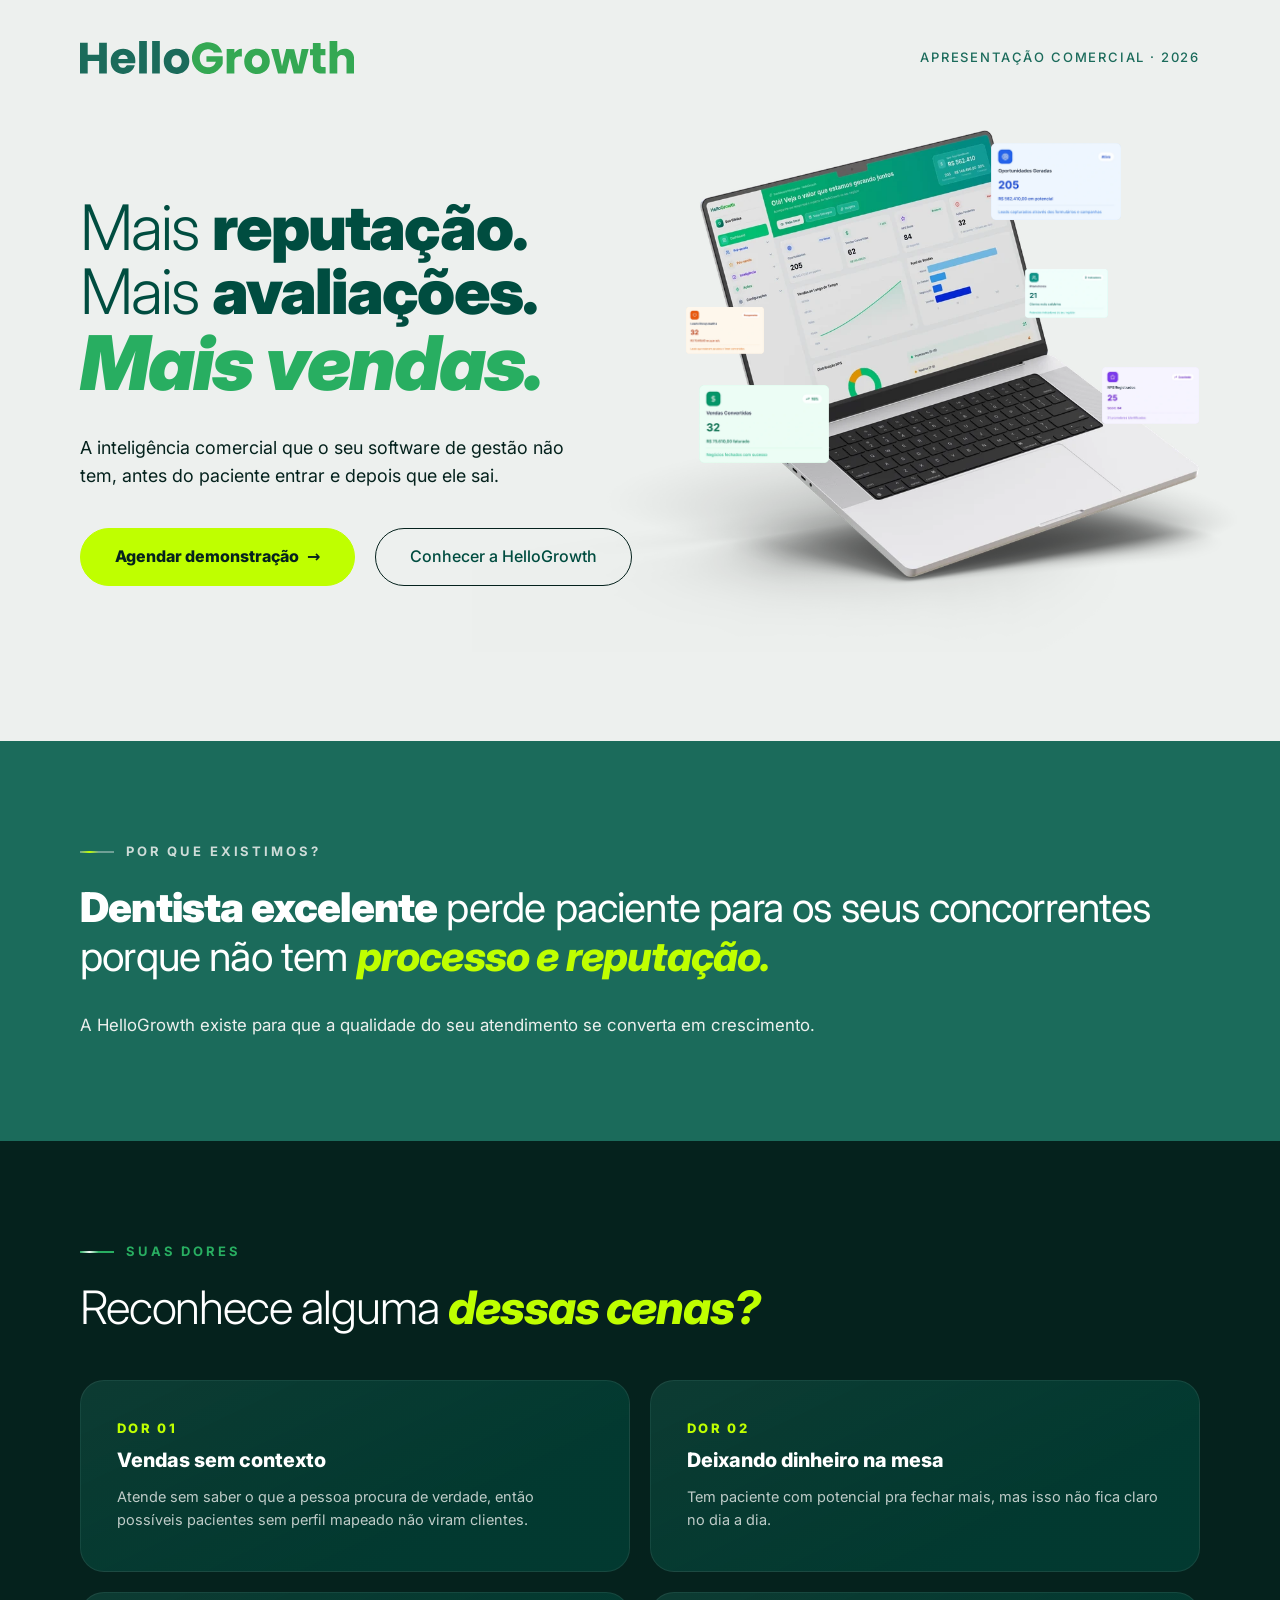
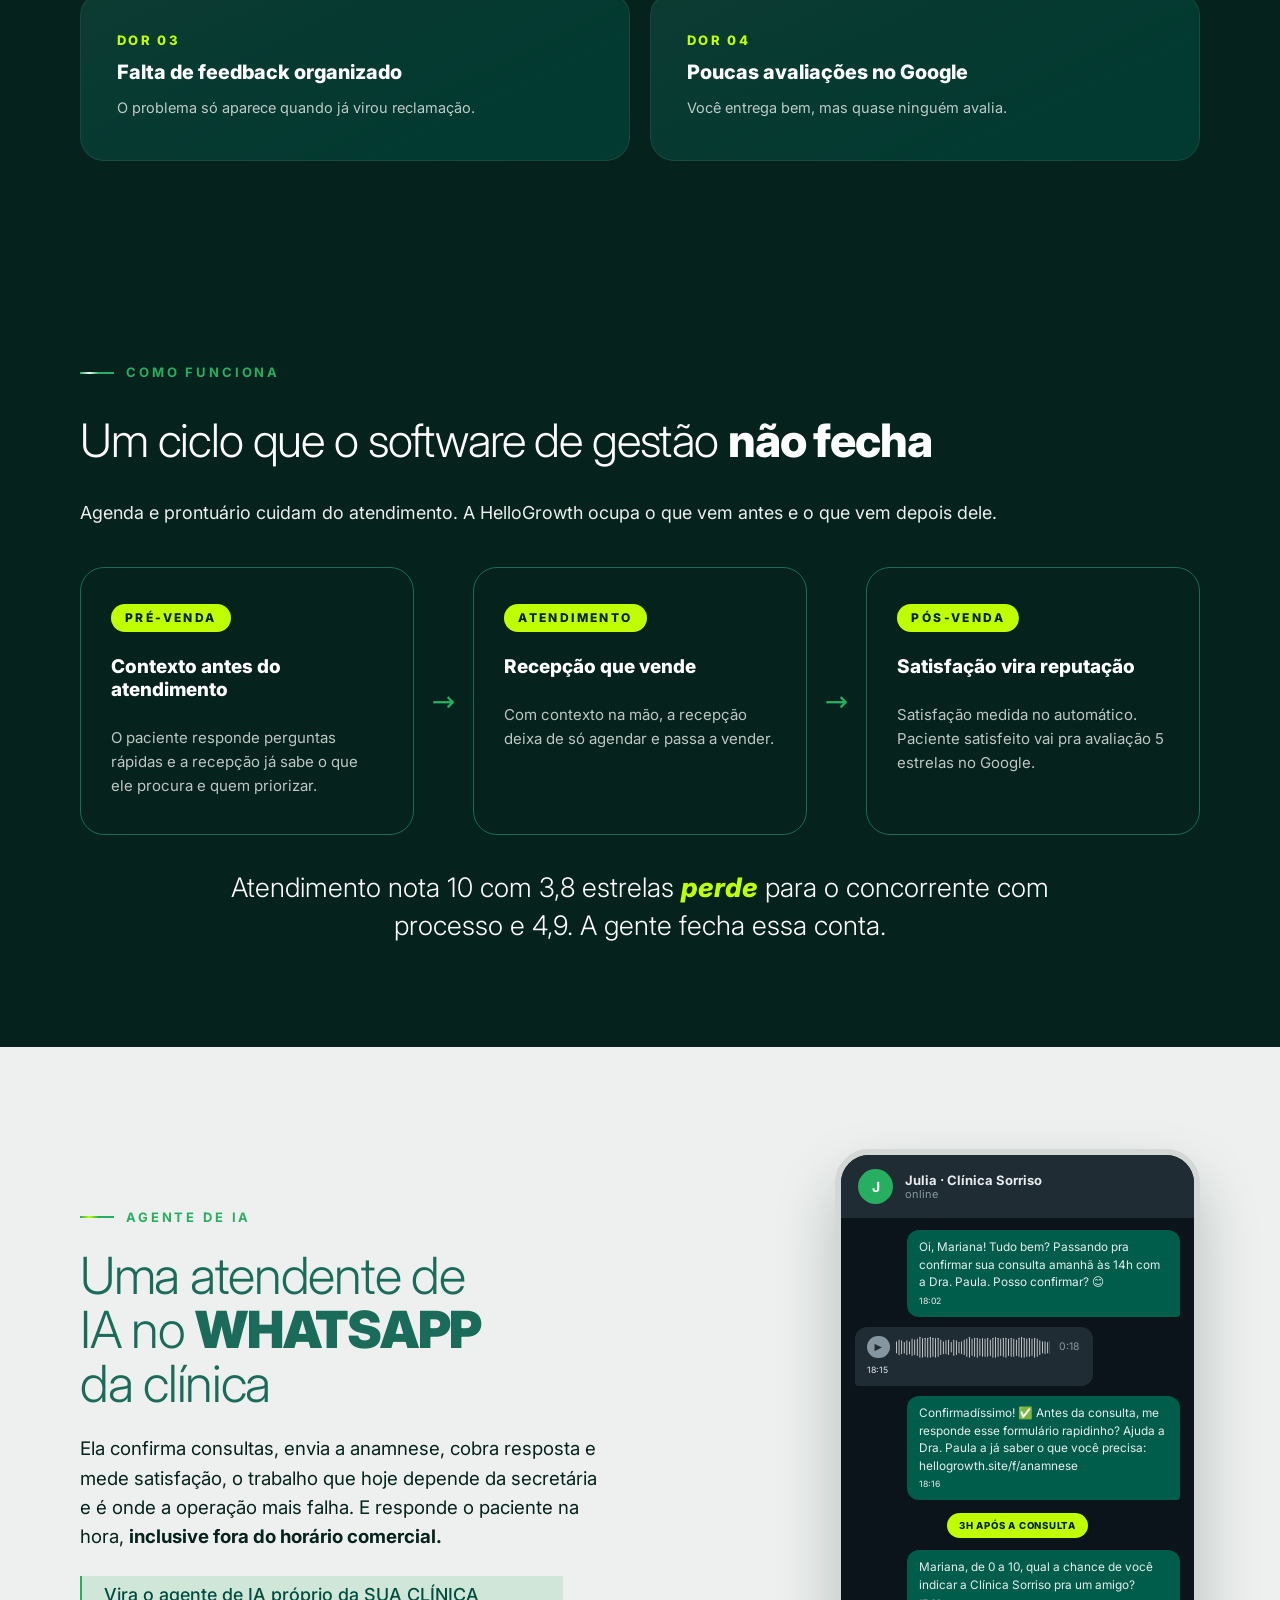
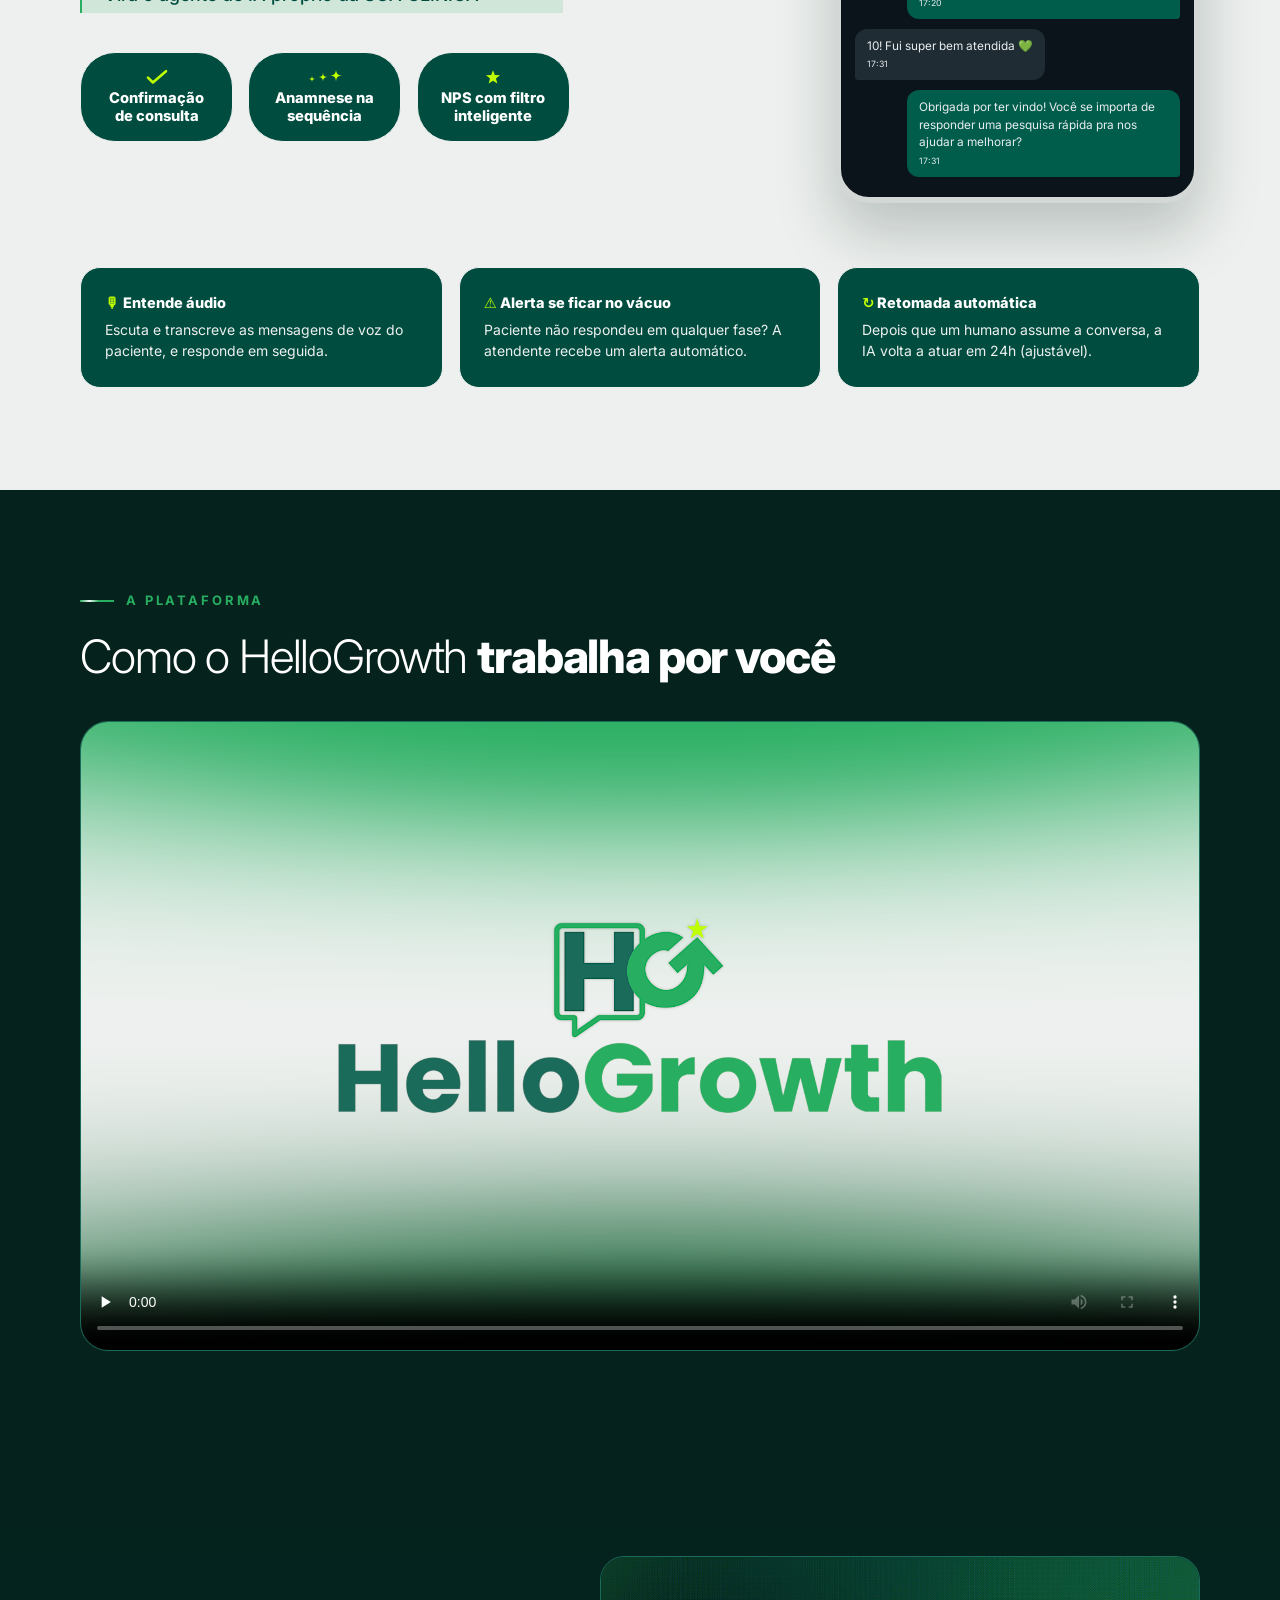
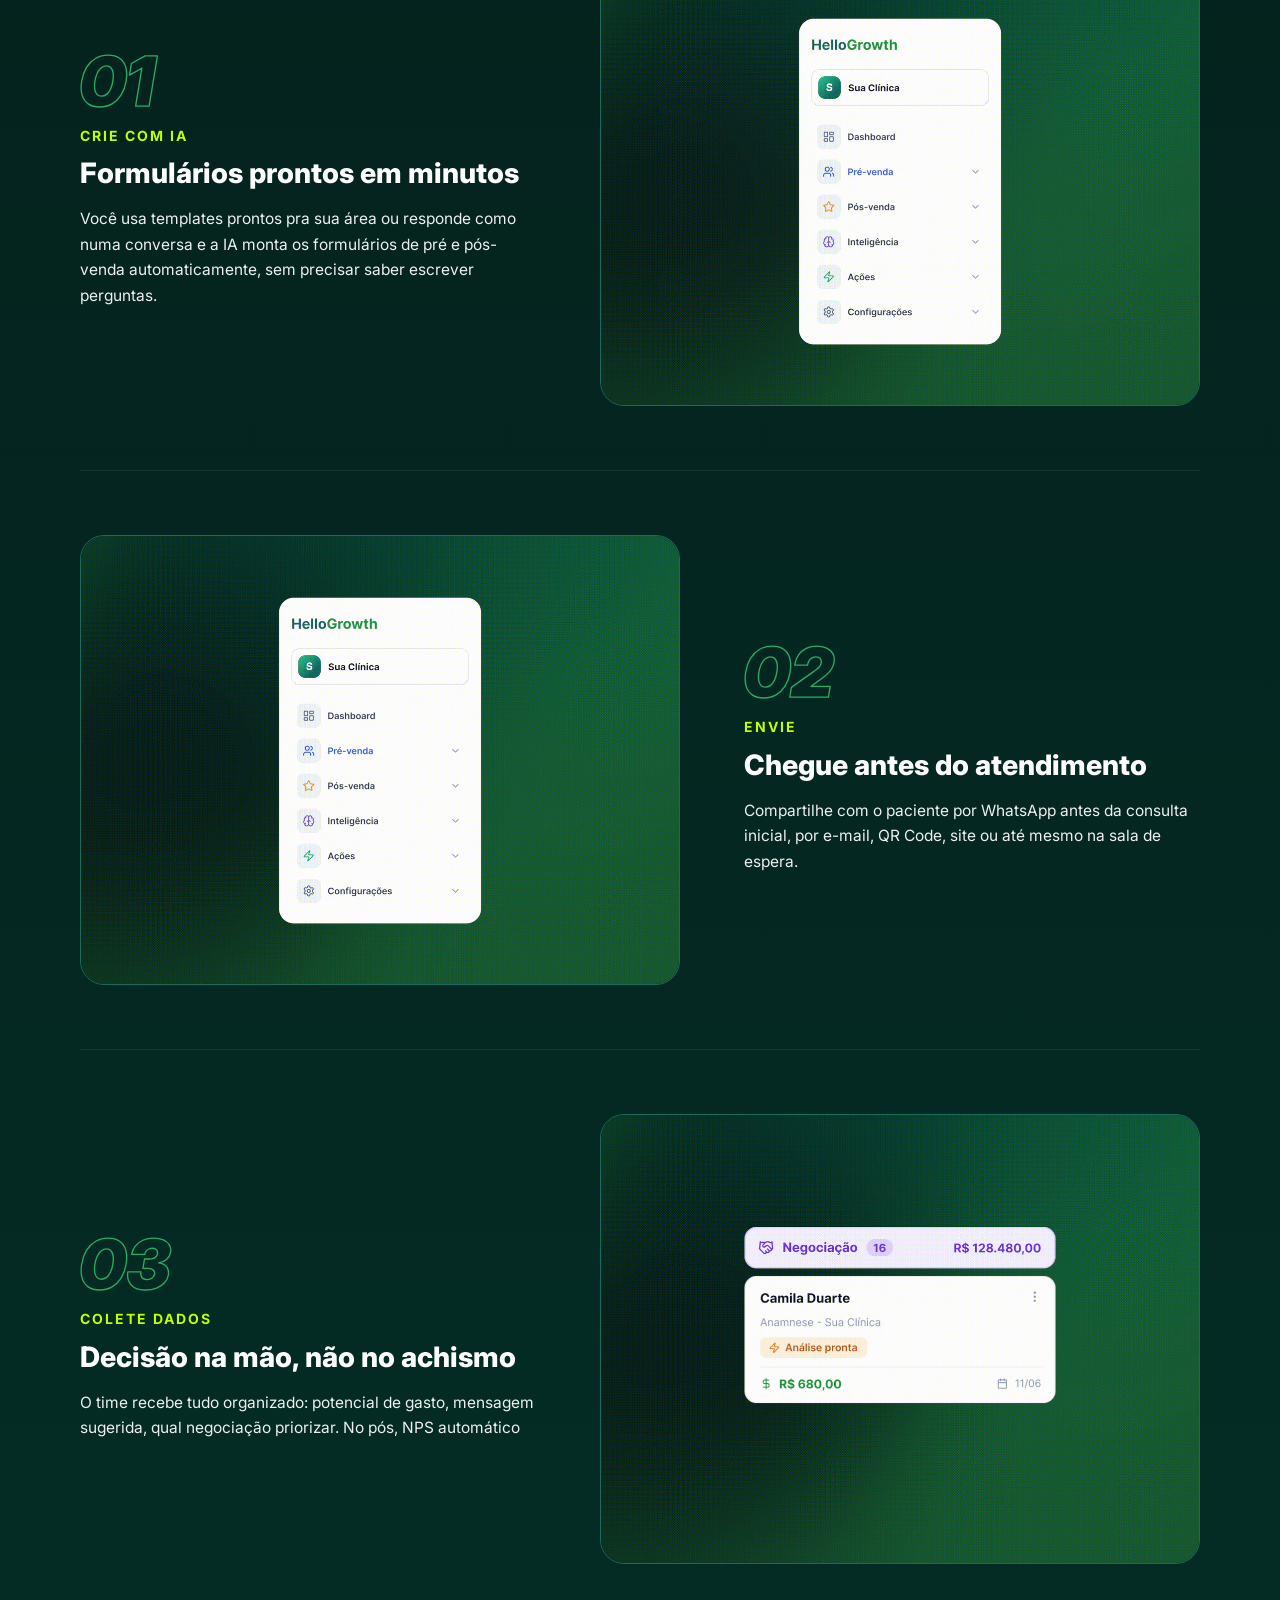
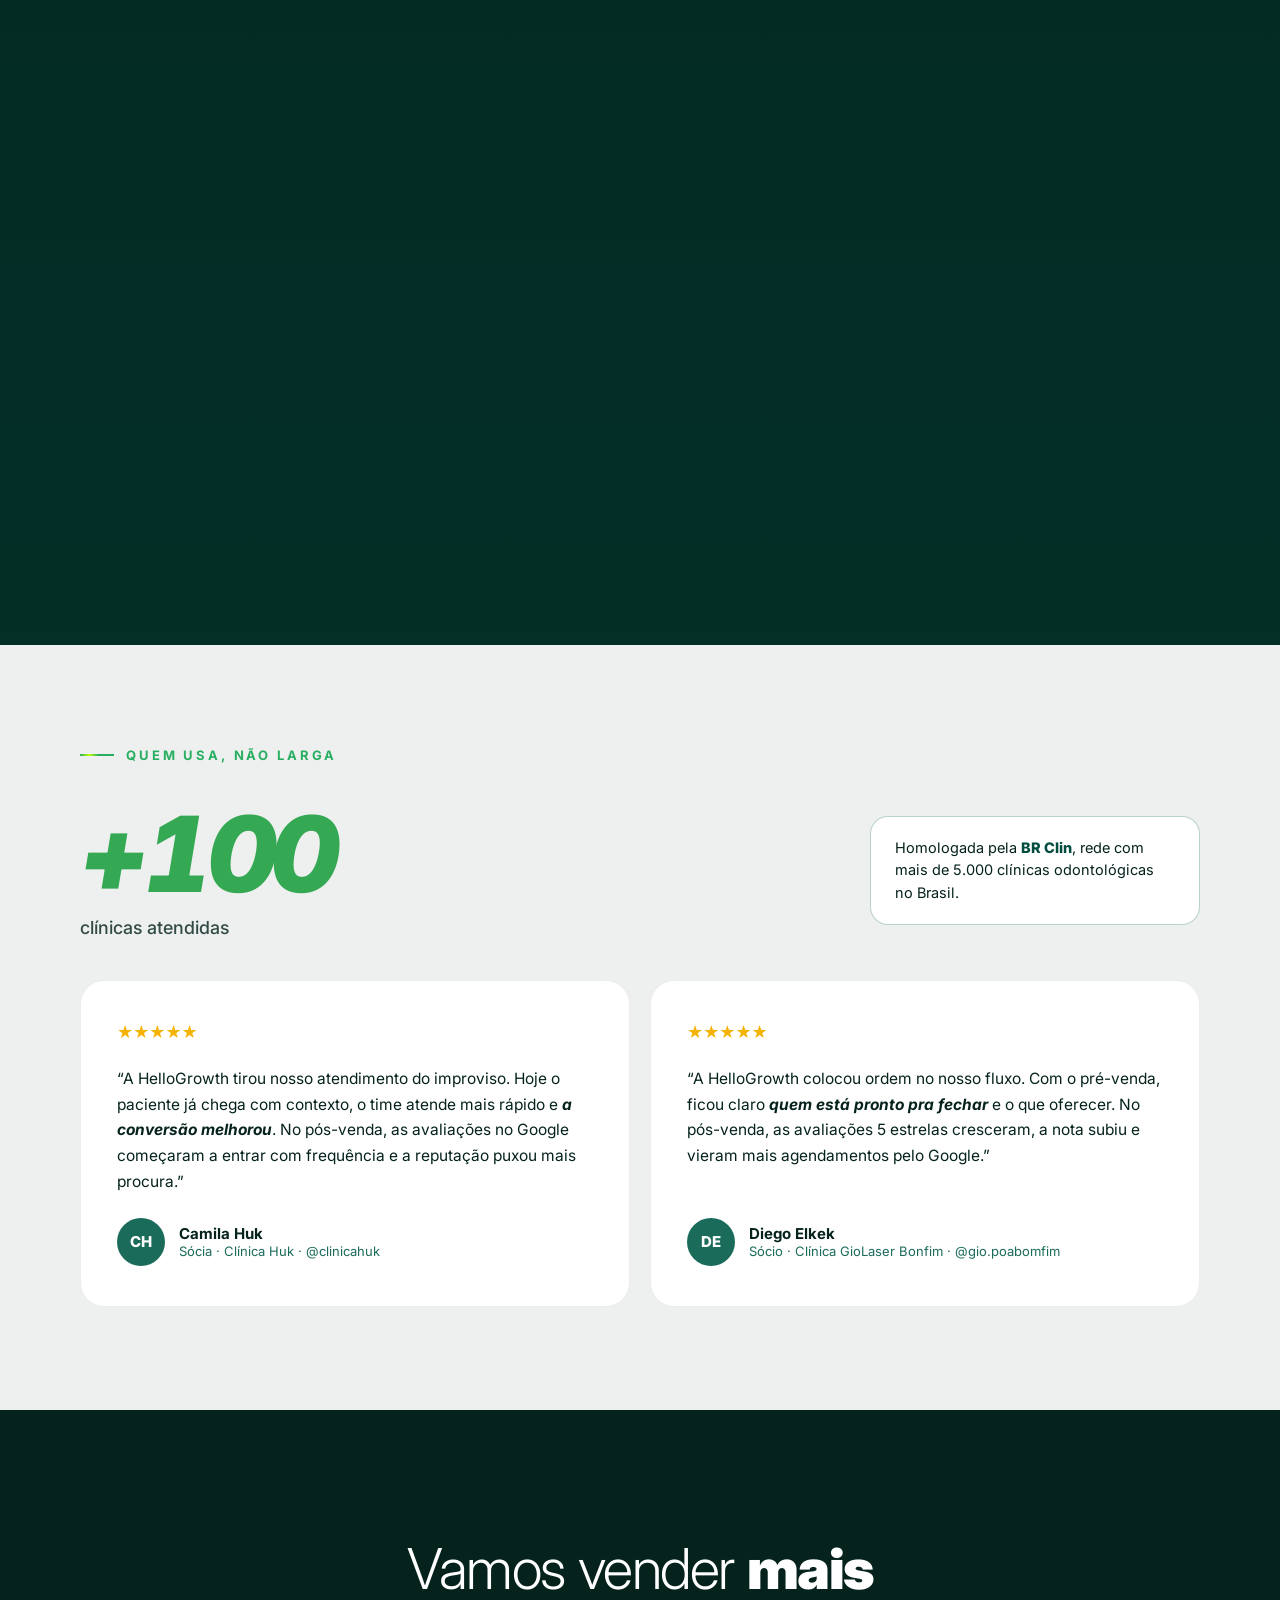
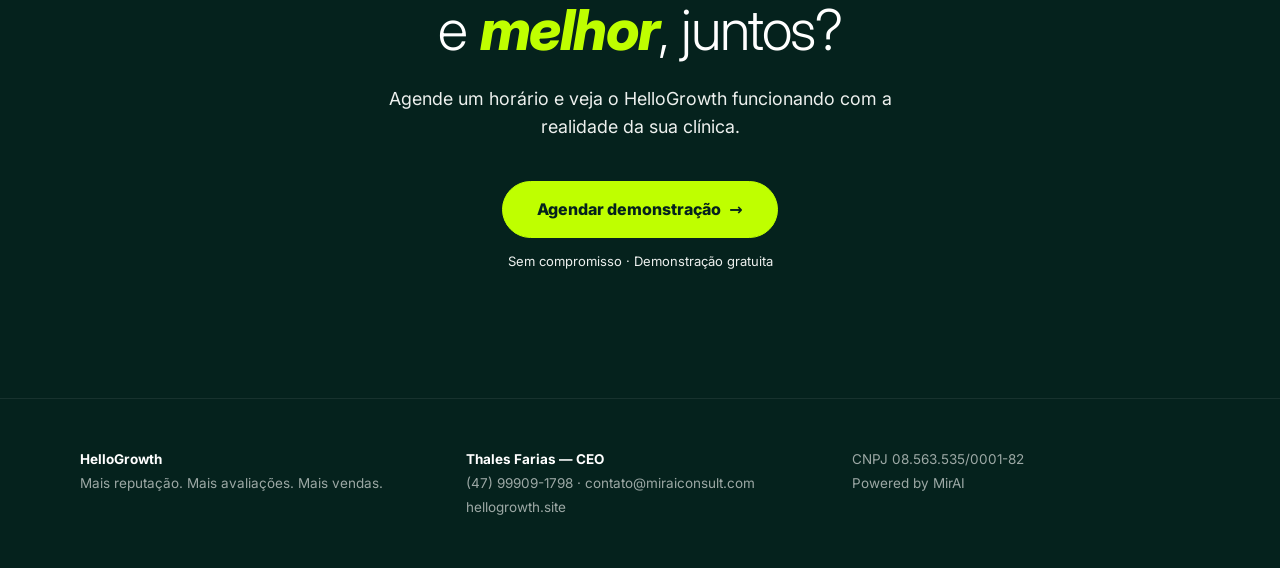
==== commit 0927dddc: "Arruma o celular: enquadramento, pílulas, ícones e uma versão portátil Quatro problemas reportados a" ====
--- a/index.html
+++ b/index.html
@@ -183,9 +183,9 @@
         <p class="ai-flag">Vira o agente de IA próprio da SUA CLÍNICA</p>
 
         <ul class="pill-flow">
-          <li class="pill"><span class="pill__icon" aria-hidden="true">✔</span>Confirmação<br>de consulta</li>
-          <li class="pill"><span class="pill__icon" aria-hidden="true">✦</span>Anamnese na<br>sequência</li>
-          <li class="pill"><span class="pill__icon" aria-hidden="true">★</span>NPS com filtro<br>inteligente</li>
+          <li class="pill"><svg class="pill__icon" viewBox="0 0 22 16" width="22" height="16" aria-hidden="true"><path d="M2 8.6 6.9 13.5 20 2.2" fill="none" stroke="currentColor" stroke-width="2.6" stroke-linecap="round" stroke-linejoin="round"/></svg>Confirmação<br>de consulta</li>
+          <li class="pill"><svg class="pill__icon" viewBox="0 0 34 16" width="34" height="16" aria-hidden="true"><path d="M4.00 6.80Q4.00 10.00 7.20 10.00Q4.00 10.00 4.00 13.20Q4.00 10.00 0.80 10.00Q4.00 10.00 4.00 6.80ZM15.00 3.40Q15.00 8.00 19.60 8.00Q15.00 8.00 15.00 12.60Q15.00 8.00 10.40 8.00Q15.00 8.00 15.00 3.40ZM28.00 0.50Q28.00 6.50 34.00 6.50Q28.00 6.50 28.00 12.50Q28.00 6.50 22.00 6.50Q28.00 6.50 28.00 0.50Z" fill="currentColor"/></svg>Anamnese na<br>sequência</li>
+          <li class="pill"><svg class="pill__icon" viewBox="0 0 18 16" width="18" height="16" aria-hidden="true"><path d="M9.00 1.20L10.82 6.09L16.04 6.31L11.95 9.56L13.35 14.59L9.00 11.70L4.65 14.59L6.05 9.56L1.96 6.31L7.18 6.09Z" fill="currentColor"/></svg>NPS com filtro<br>inteligente</li>
         </ul>
       </div>
 
--- a/css/styles.css
+++ b/css/styles.css
@@ -524,16 +524,20 @@
 /* trilha de pílulas */
 .pill-flow {
   display: flex;
-  flex-wrap: wrap;
+  /* Nunca quebram linha: as três descrevem uma sequência, e duas em cima com
+     uma embaixo desmancha essa leitura. Encolhem juntas em vez de quebrar. */
+  flex-wrap: nowrap;
   align-items: stretch;
-  gap: 18px;
+  gap: clamp(8px, 1.2vw, 18px);
   margin-top: clamp(28px, 3vw, 40px);
 }
 
 .pill {
-  /* largura fixa como no design: as pílulas não esticam para preencher
-     a coluna, só encolhem quando a tela aperta */
-  flex: 0 1 153px;
+  /* Repartem a linha em partes iguais, com teto nos 153px do design — em
+     telas largas o teto vale e o resultado é idêntico ao Figma. */
+  flex: 1 1 0;
+  min-width: 0;
+  max-width: 153px;
   position: relative;
   display: flex;
   flex-direction: column;
@@ -543,12 +547,22 @@
   border: 1px solid var(--paper);
   border-radius: 35px;
   color: #fff;
-  padding: 16px 18px;
-  font-size: var(--fs-sm);
+  padding: clamp(12px, 1.4vw, 16px) clamp(6px, 1.3vw, 18px);
+  font-size: clamp(0.72rem, 1.15vw, 0.9688rem);
   font-weight: 800;
   line-height: 1.25;
-}
-.pill__icon { display: block; color: var(--lime); margin-bottom: 2px; }
+  hyphens: auto;
+}
+/* Desenho vetorial em vez de caractere: o iOS renderiza ✔ e ✦ como emoji, com
+   cor própria, ignorando o color daqui — era por isso que o tique da primeira
+   pílula aparecia escuro e ilegível sobre o verde. */
+.pill__icon {
+  display: block;
+  margin: 0 auto 4px;
+  color: var(--lime);
+  height: 16px;
+  width: auto;
+}
 
 /* Percurso luminoso: acende a 1ª pílula, depois o traço, a 2ª, o traço, a 3ª,
    e recomeça. Todos partilham o mesmo ciclo de 5s e se diferenciam só pelo
@@ -1017,6 +1031,34 @@
   .hero-media img { width: 100%; }
 }
 
+/* =============================================================== celular
+   O design só existe em 1440px. Abaixo de 960 algumas escolhas feitas para o
+   desktop passam a atrapalhar, e é aqui que elas são desfeitas.
+   -------------------------------------------------------------------- */
+@media (max-width: 959px) {
+  /* O notebook foi exportado descentralizado de propósito: a área vazia à
+     esquerda é o que, no desktop, deixa a imagem invadir a coluna de texto.
+     Sem essa coluna a sobra vira espaço morto e o notebook encolhe num canto.
+     A tinta ocupa x 25,33%→97,17% da imagem (medido no canal alfa), ou seja
+     71,84% da largura: alargar a caixa em 1/0,7184 e puxá-la para a esquerda
+     faz o notebook preencher a largura toda. Os cards são posicionados em
+     porcentagem da mesma caixa, então acompanham sem ajuste. O corte da parte
+     vazia fica por conta do overflow:hidden do .hero. */
+  .hero-stage {
+    width: 139.2%;
+    margin-left: -35.3%;
+    margin-bottom: -6%;   /* apara a faixa vazia sob a sombra */
+  }
+
+  /* Empilhados, os dois CTAs no tamanho do desktop dominavam a tela inteira.
+     Continuam bem acima dos 44px de alvo de toque. */
+  .btn     { padding: 15px 24px; font-size: 0.9375rem; }
+  .btn-row { gap: 12px; }
+
+  /* sem a coluna do celular ao lado, o raio do design fica desproporcional */
+  .pill { border-radius: 22px; }
+}
+
 /* ============================================================== animação
    O estado inicial escondido depende da classe .js no <html>, adicionada
    por script. Sem JS — ou se o script falhar — nada fica invisível.
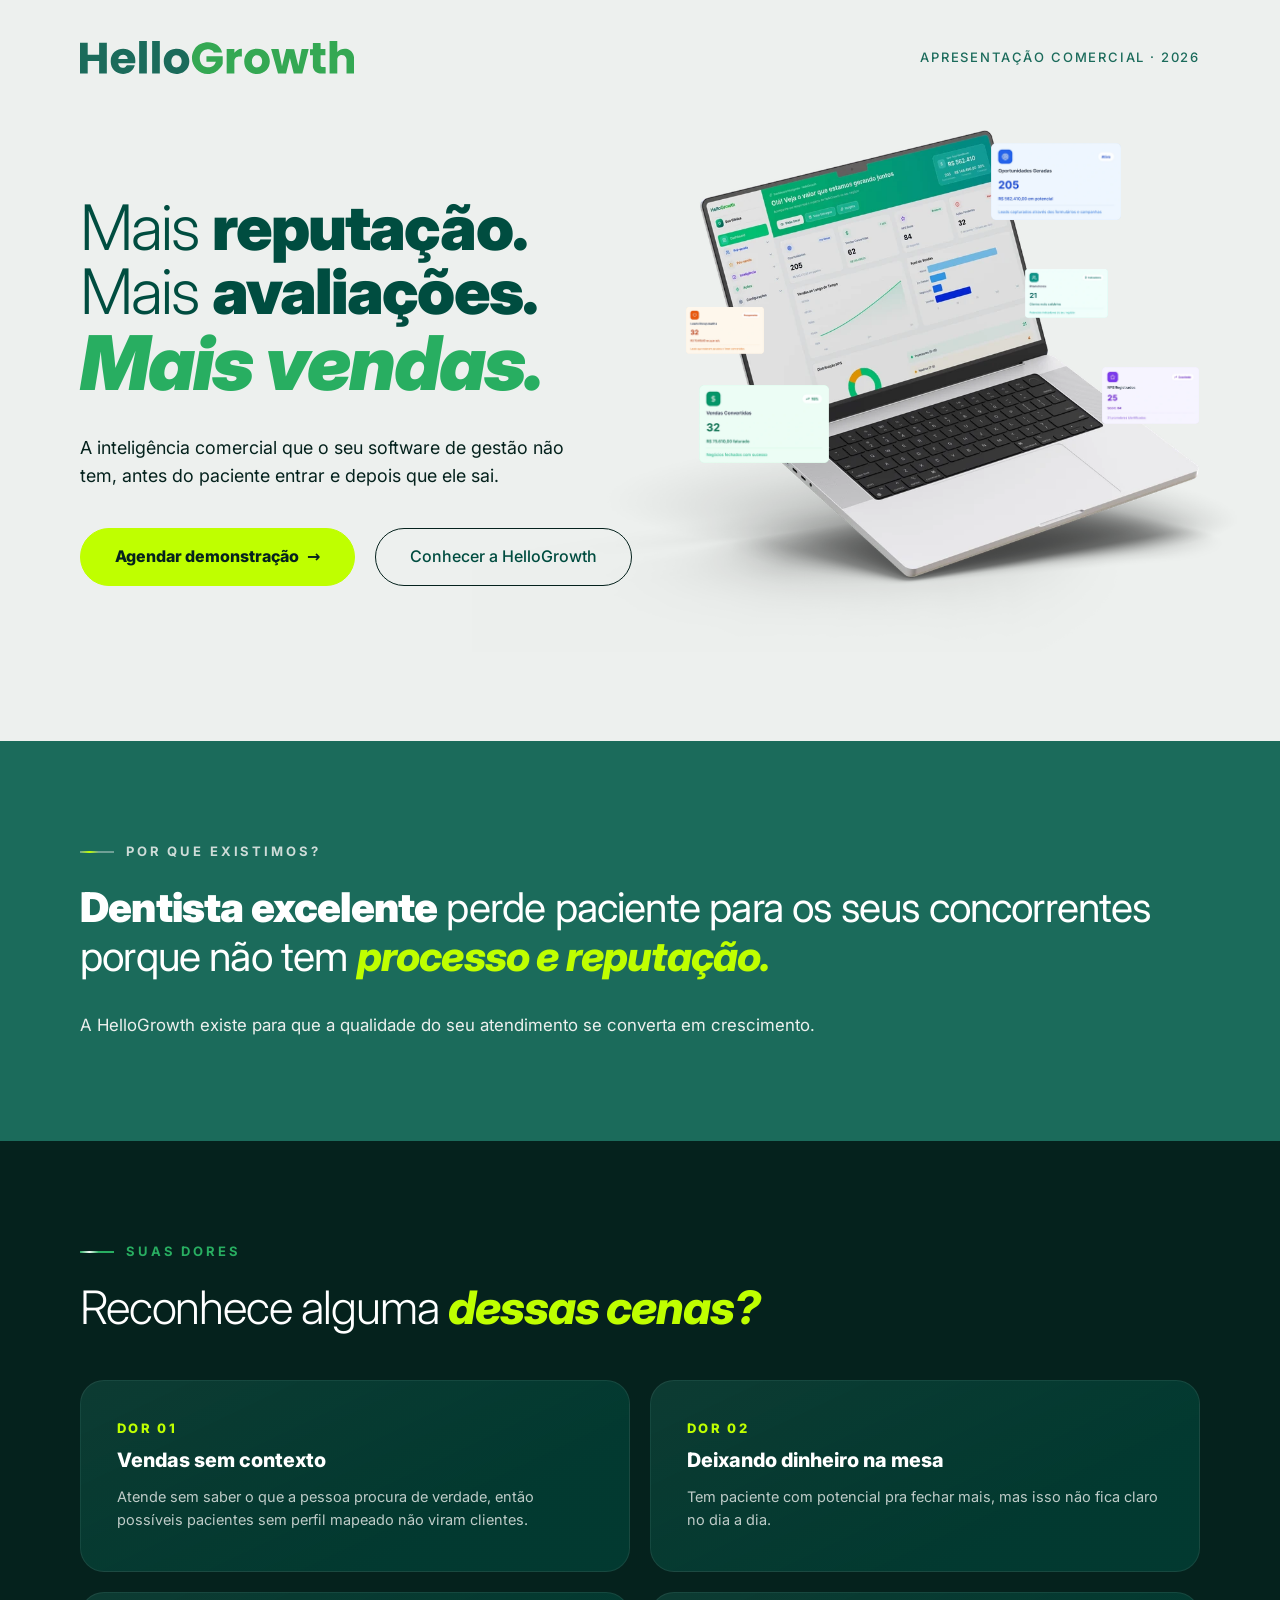
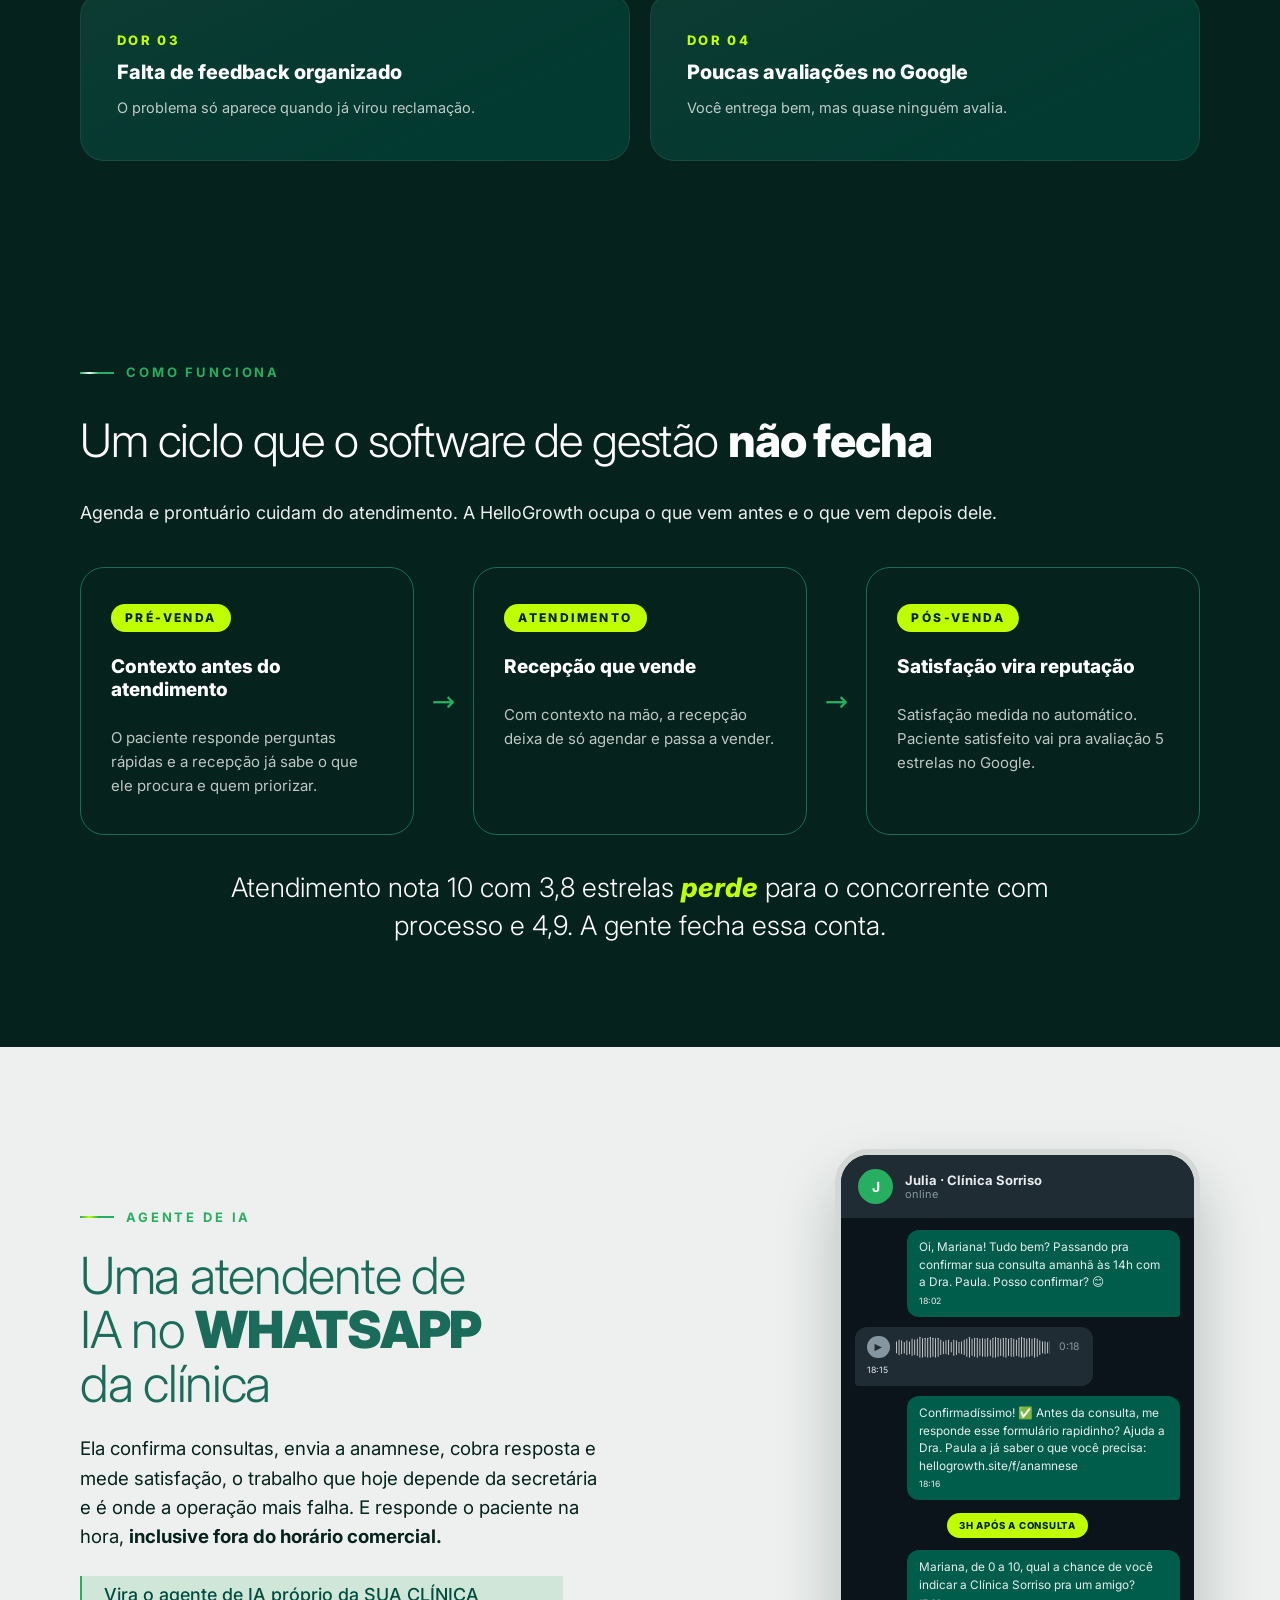
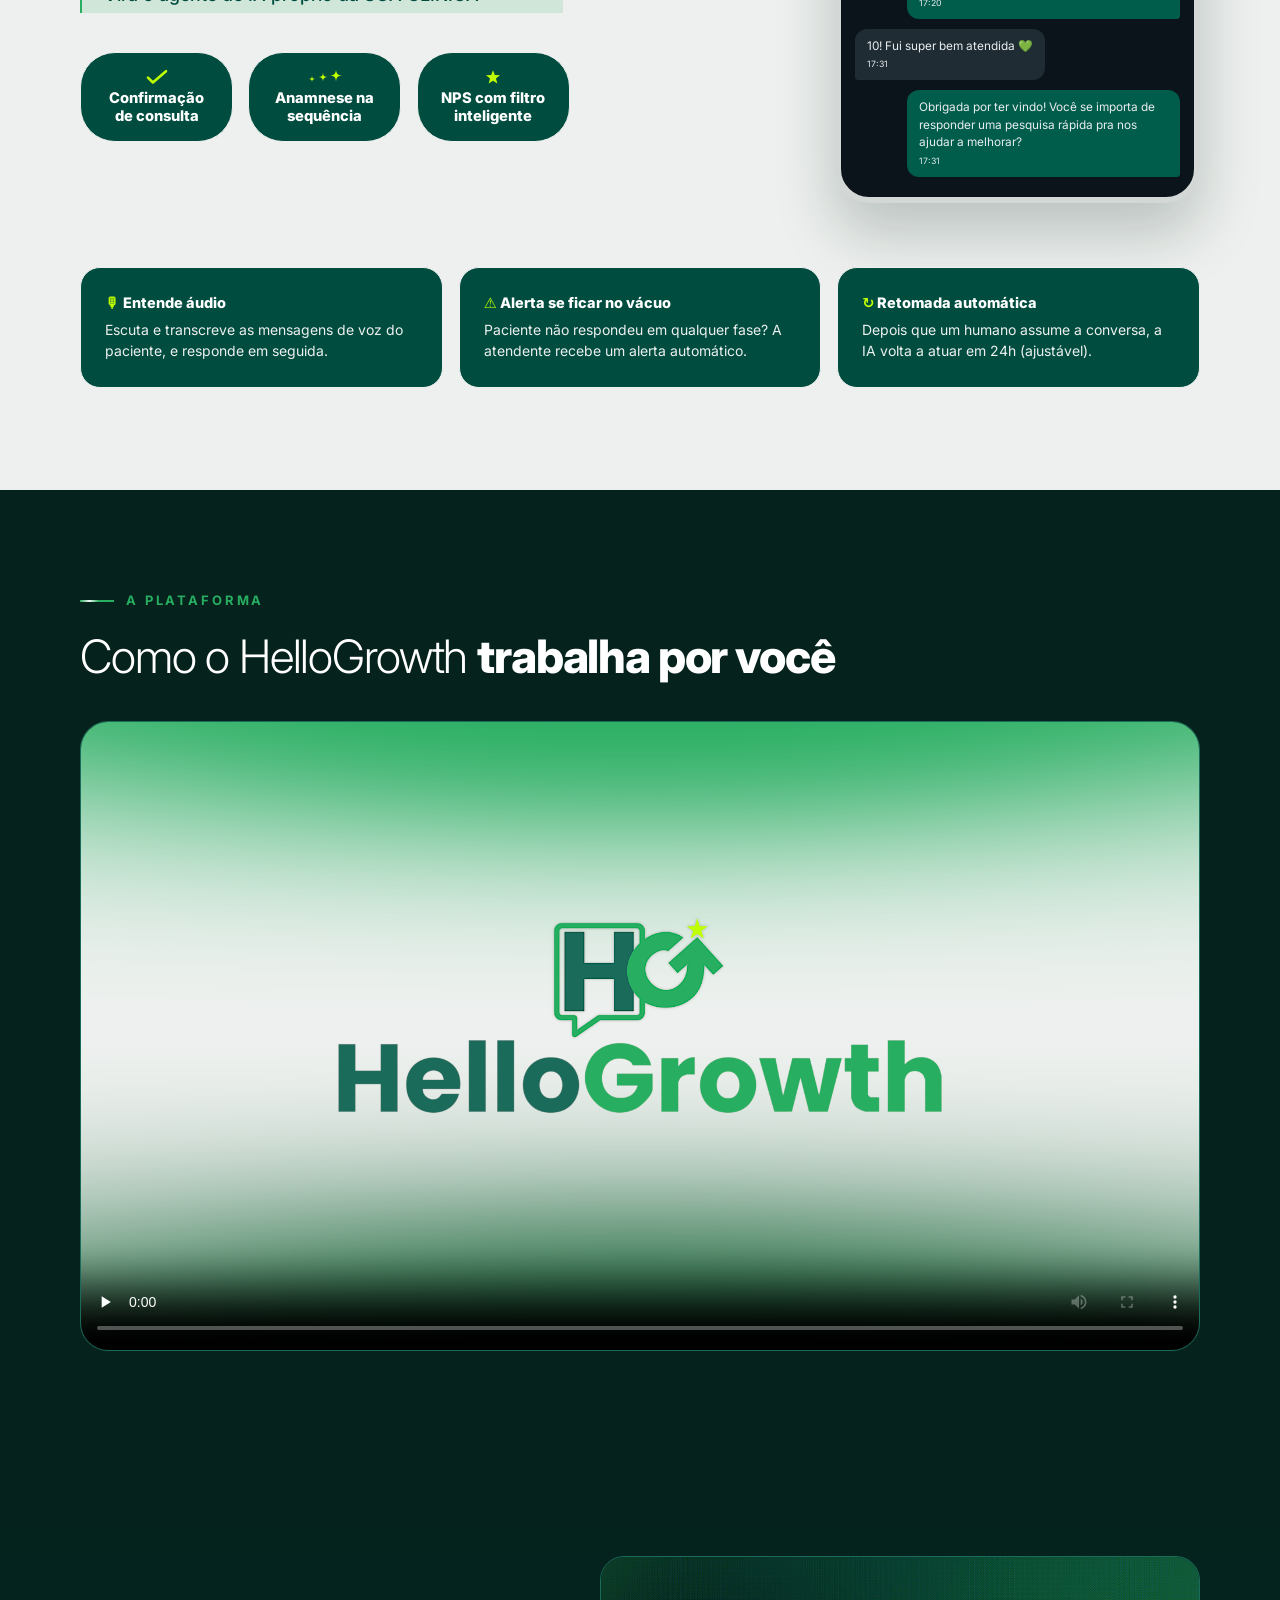
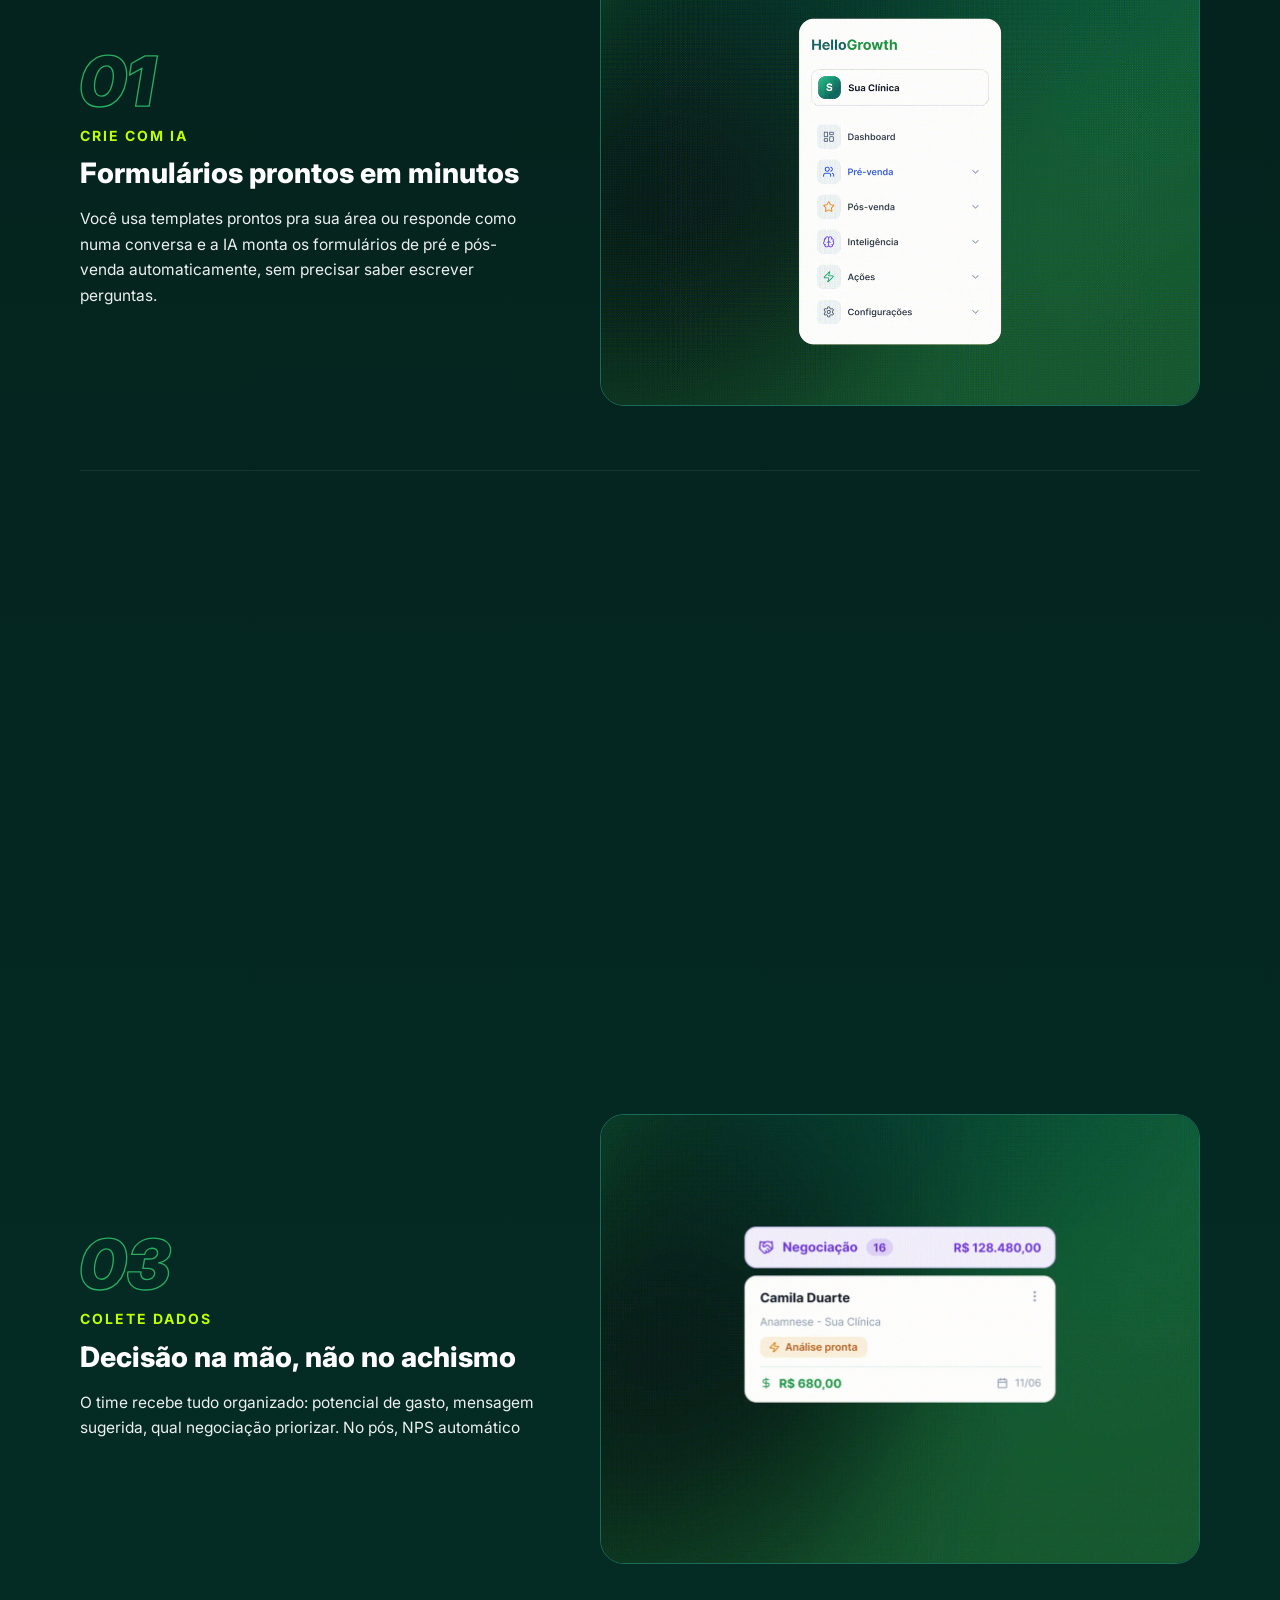
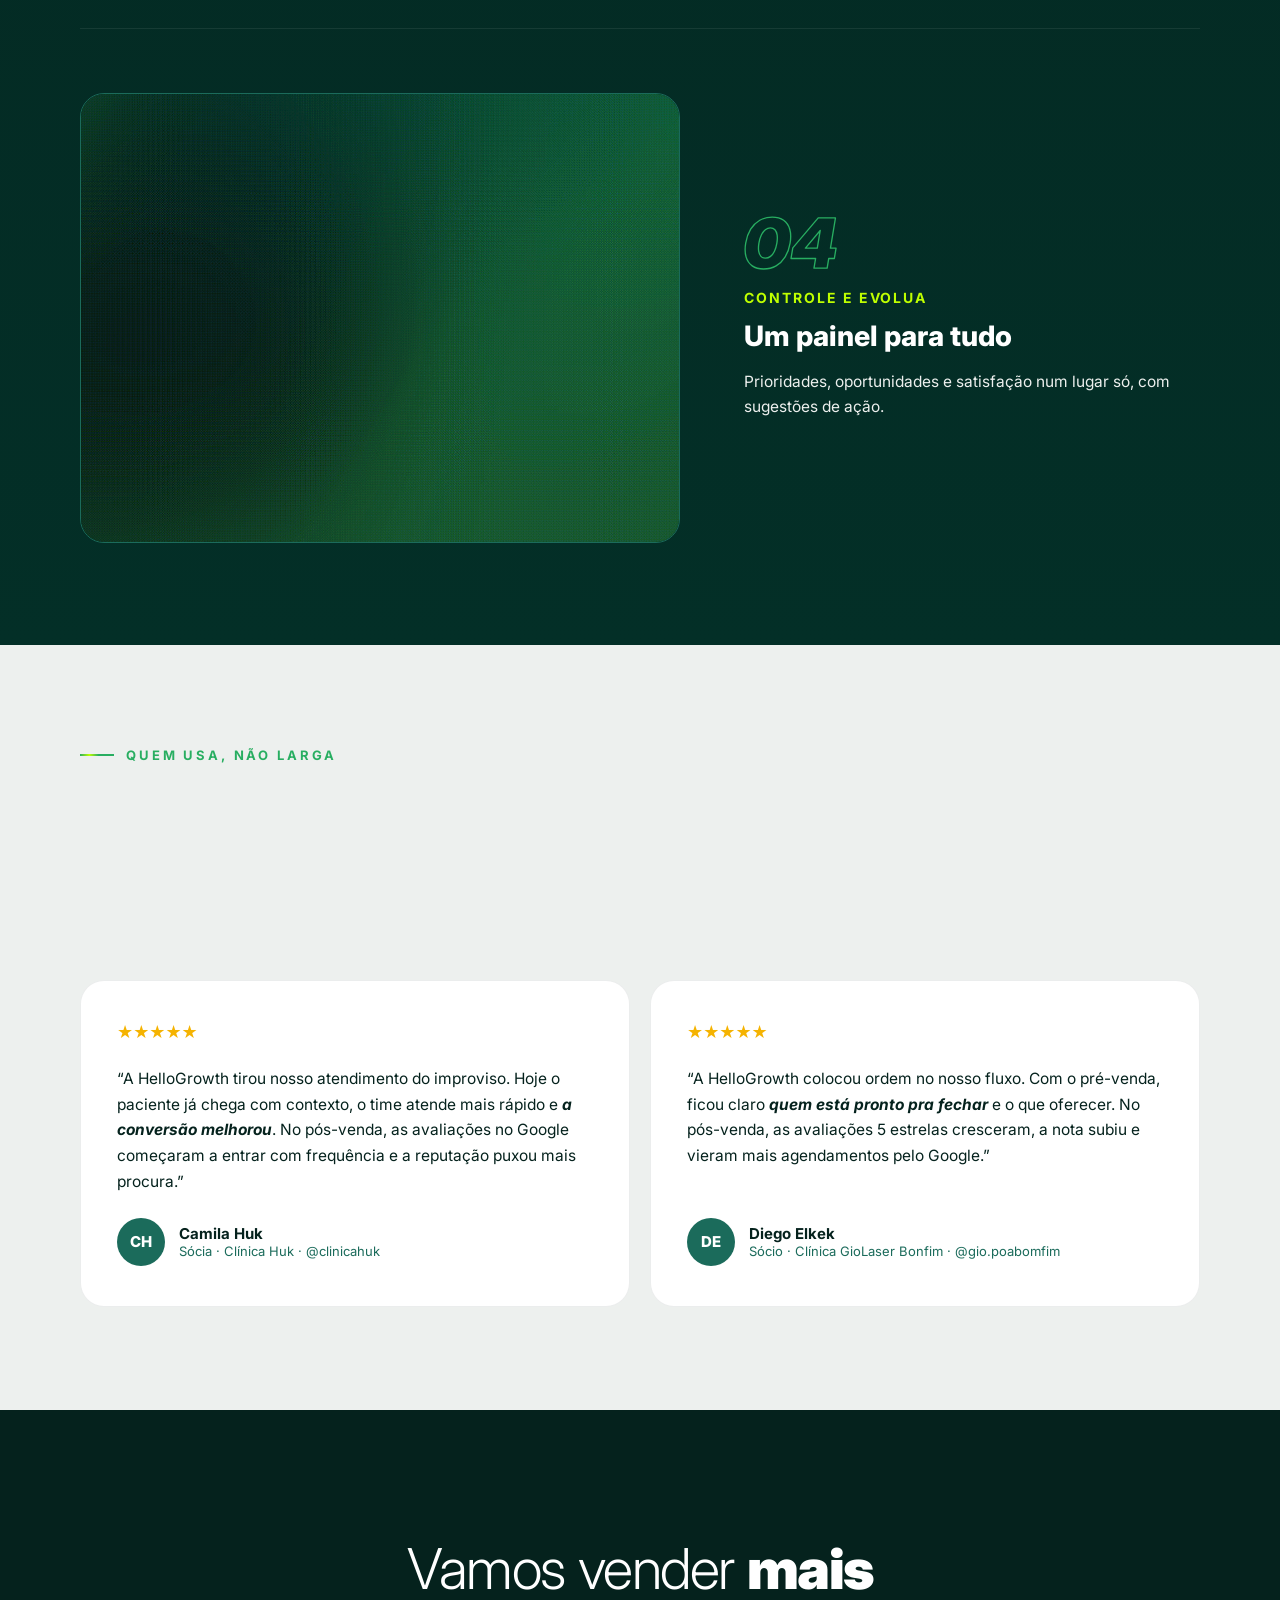
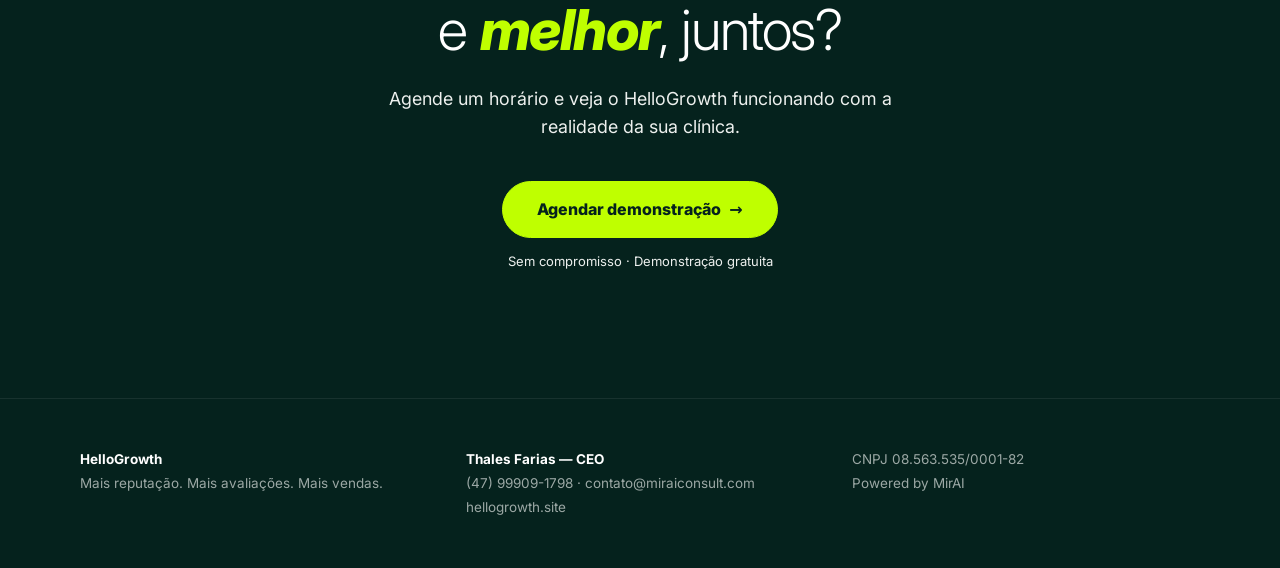
==== commit 5c298556: "Tira o brilho das pílulas e os vídeos da dependência de JavaScript A pista veio do relato: no iPhone" ====
--- a/index.html
+++ b/index.html
@@ -484,6 +484,20 @@
       });
     }, { threshold: 0.25 });
     Array.prototype.forEach.call(loops, function (v) { loopIO.observe(v); });
+
+    // Destrava por toque. Alguns navegadores — sobretudo dentro de aplicativos
+    // e em pré-visualizações — recusam qualquer play() que não venha de um
+    // gesto, mesmo com o vídeo mudo. O primeiro toque na página serve de gesto
+    // e solta os que ficaram parados. Roda uma vez só.
+    var destravar = function () {
+      Array.prototype.forEach.call(loops, function (v) {
+        var r = v.getBoundingClientRect();
+        if (v.paused && r.bottom > 0 && r.top < innerHeight) tocar(v);
+      });
+    };
+    ['touchend', 'click', 'scroll'].forEach(function (ev) {
+      document.addEventListener(ev, destravar, { once: true, passive: true });
+    });
   }
 
   // Sem suporte a IntersectionObserver ou com movimento reduzido, a página
@@ -509,7 +523,7 @@
     ['.stage',               '.stage__tag',                            0, 320, 'pop'],
     ['#como-funciona .wrap', '.pullquote',                             0,   0],
     ['.ai-copy',             '.eyebrow, .h2--ai, .ai-text, .ai-flag',  90,   0],
-    ['.pill-flow',           '.pill',                                110, 120],
+    ['.pill-flow',           '.pill',                                110, 120, 'fade'],
     ['.phone',               ':self',                                  0, 100],
     ['.phone__chat',         ':scope > *',                           330, 500],
     ['.feat-grid',           '.feat',                                 90,   0],
--- a/css/styles.css
+++ b/css/styles.css
@@ -580,11 +580,17 @@
          box-shadow: 0 0 0 0 rgba(191, 255, 0, 0);   border-color: var(--paper); }
 }
 
-/* O atraso inicial deixa a animação de entrada terminar antes: as duas mexem
-   em `transform`, e sem isso o brilho atropelaria a entrada da pílula. */
-.pill.is-in              { animation: hg-pill-glow 4s ease-in-out 1.4s infinite; }
-.pill.is-in:nth-child(2) { animation-delay: 2.3s; }
-.pill.is-in:nth-child(3) { animation-delay: 3.2s; }
+/* O brilho não espera nada: roda desde que a página carrega, como o feixe de
+   luz dos rótulos. Antes ele dependia da classe .is-in, posta por JavaScript,
+   e por isso não acontecia onde o script não roda — a pré-visualização do iOS,
+   por exemplo. Isto aqui é CSS puro e vale em qualquer lugar.
+
+   A entrada da pílula agora é só opacidade (variante 'fade' na tabela de
+   animação): era ela que disputava o `transform` com o brilho e obrigava o
+   antigo atraso inicial. */
+.pill              { animation: hg-pill-glow 4s ease-in-out infinite; }
+.pill:nth-child(2) { animation-delay: 0.9s; }
+.pill:nth-child(3) { animation-delay: 1.8s; }
 
 /* O traço de ligação entre as pílulas saiu do design: ele ficava por cima da
    pílula quando ela crescia no brilho. A sequência agora é contada só pelo
@@ -1070,6 +1076,11 @@
 .js .reveal        { opacity: 0; transform: translateY(18px); }
 .js .reveal.is-in  { opacity: 1; transform: none; }
 
+/* Entrada só por opacidade, para quem já usa `transform` em outra animação —
+   as pílulas do agente de IA, que brilham em laço desde o carregamento. */
+.js .reveal--fade       { transform: none; }
+.js .reveal--fade.is-in { transform: none; }
+
 /* a imagem do hero cresce até o lugar em vez de deslizar: um translate
    empurraria parte dela para fora do overflow:hidden do .hero e ela apareceria
    cortada durante a entrada */
